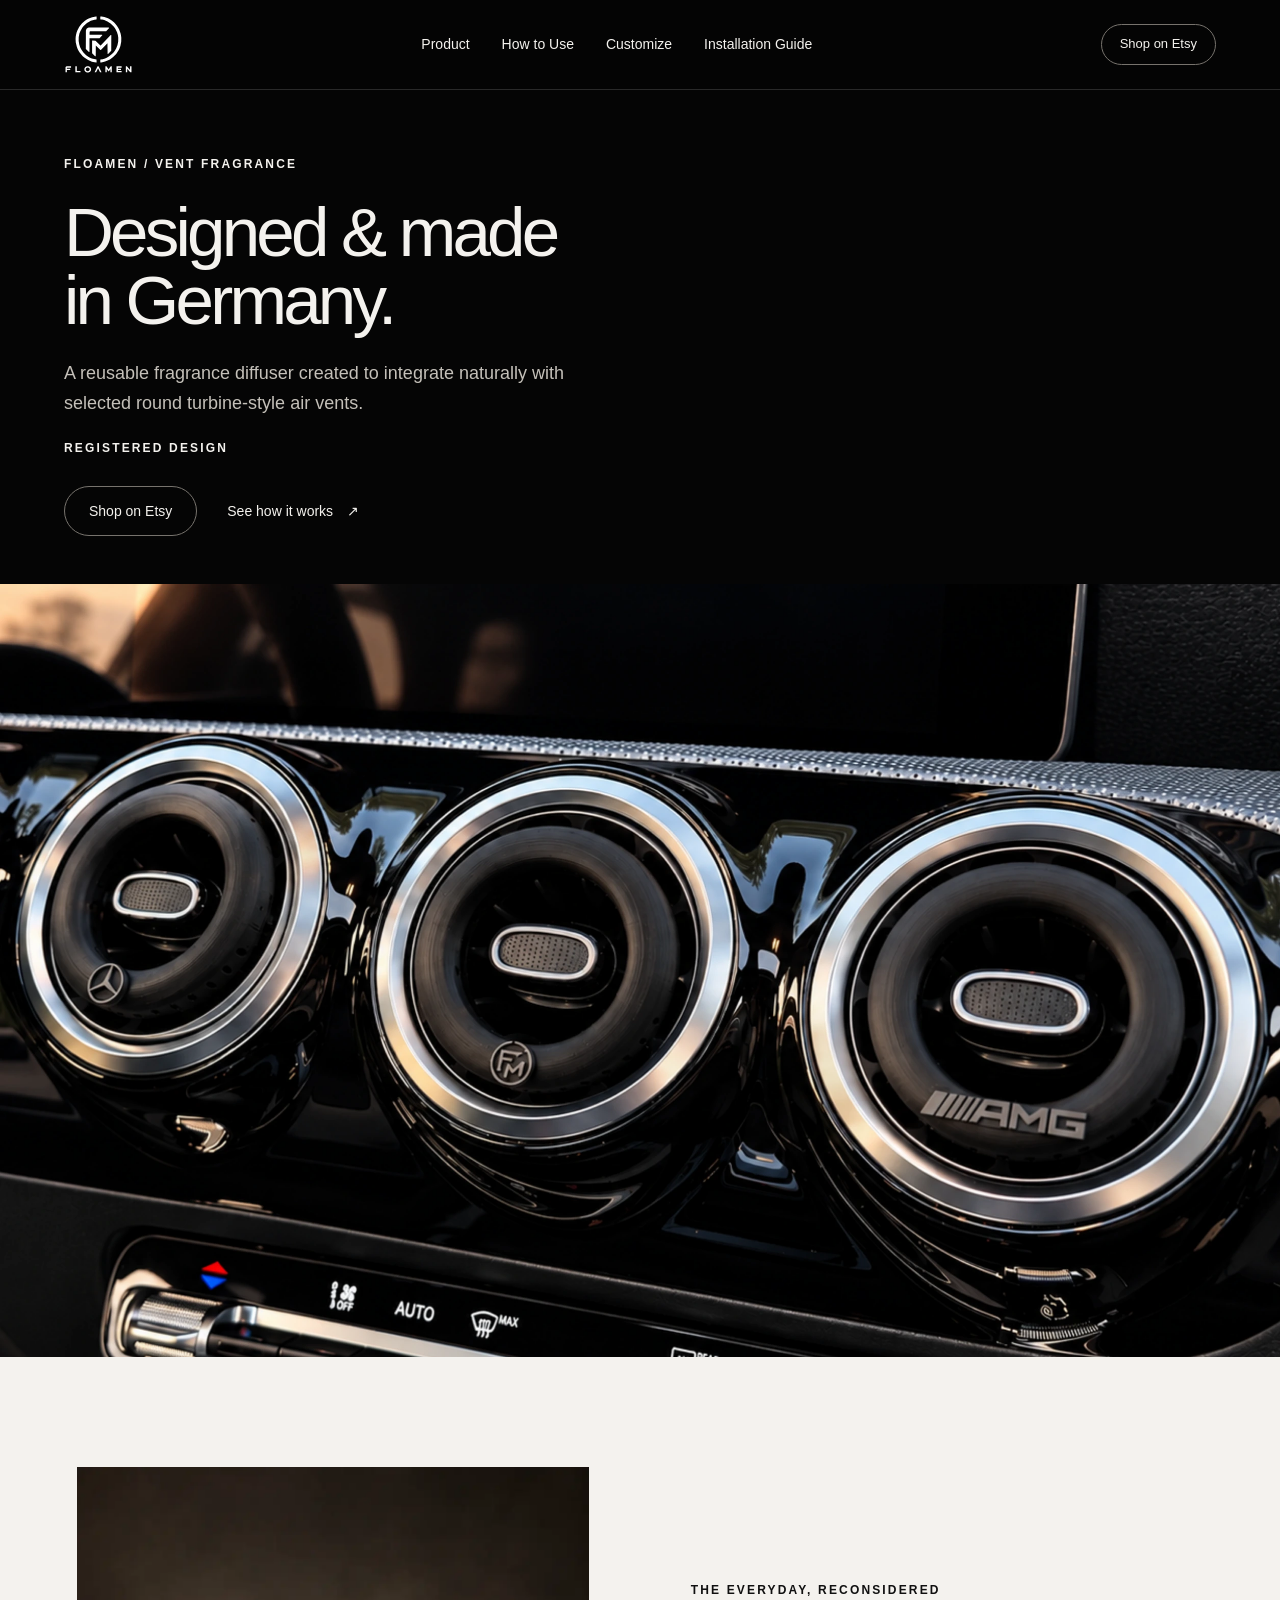
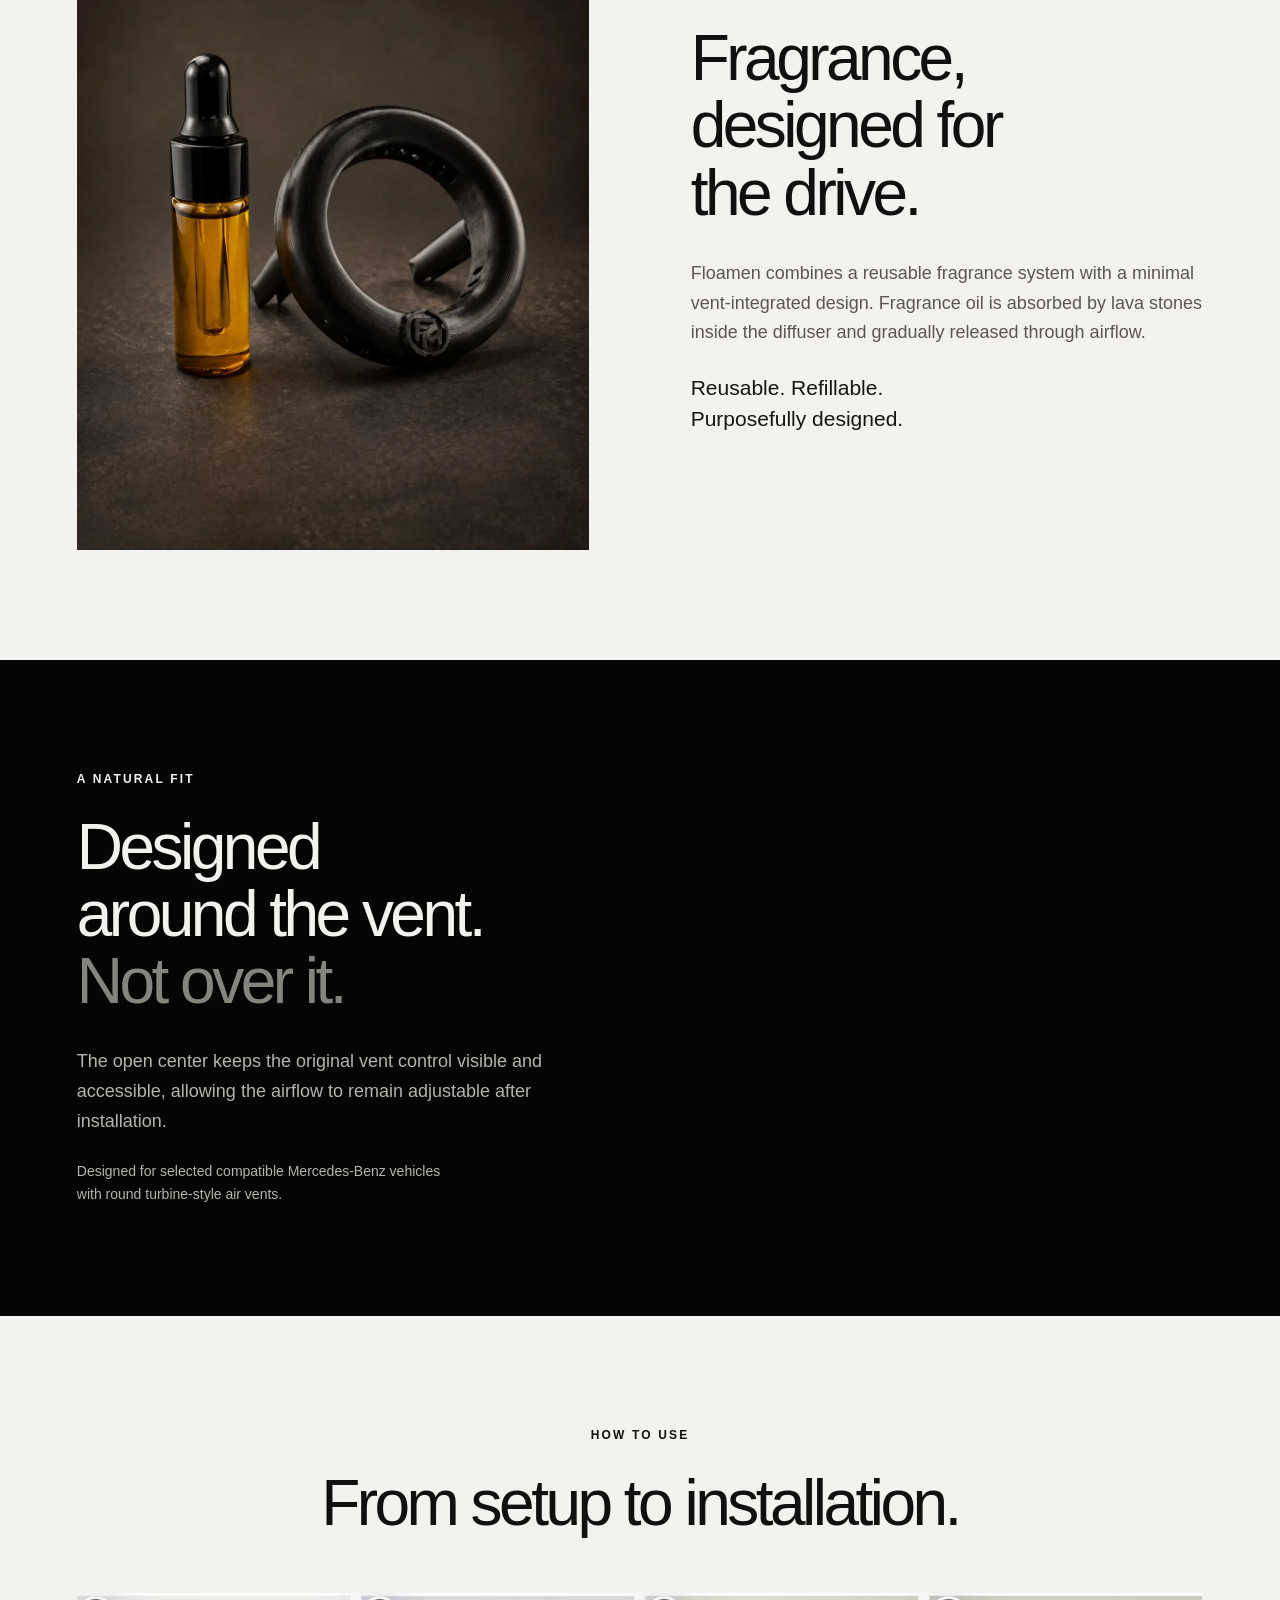
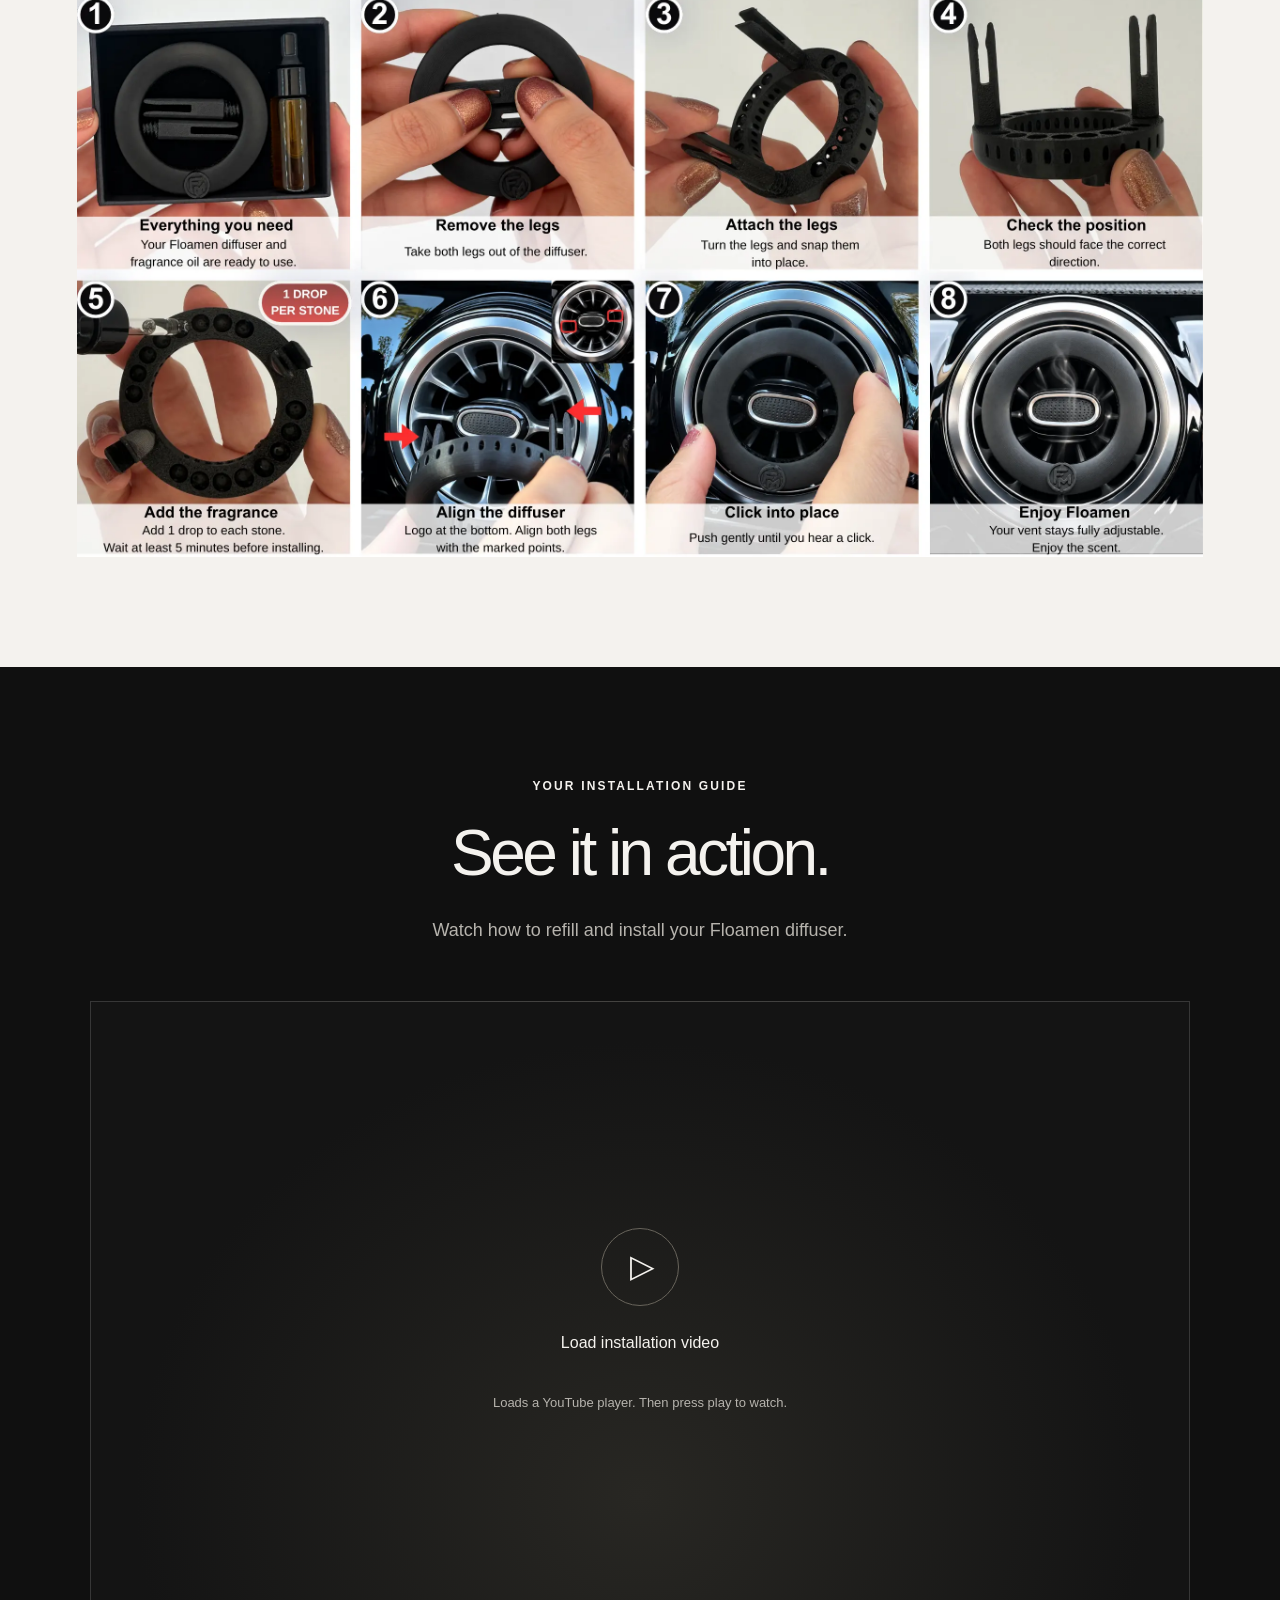
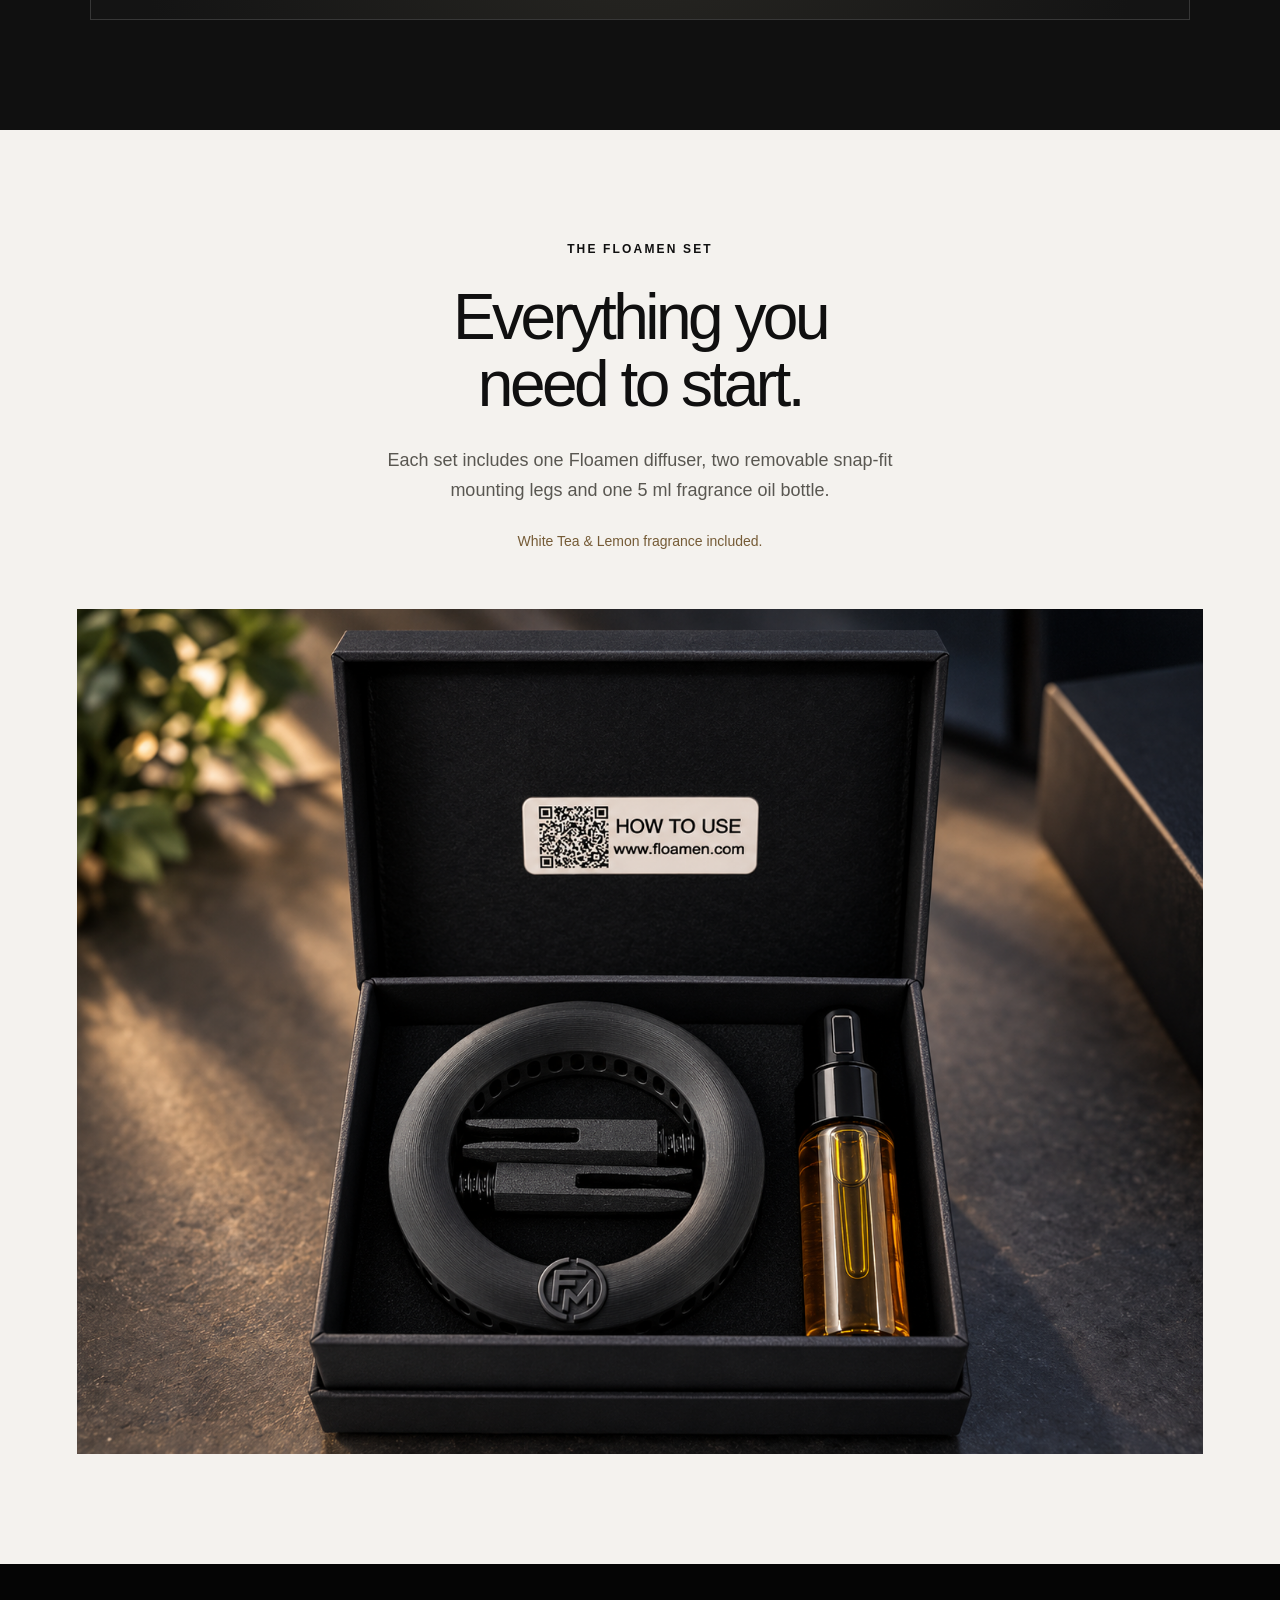
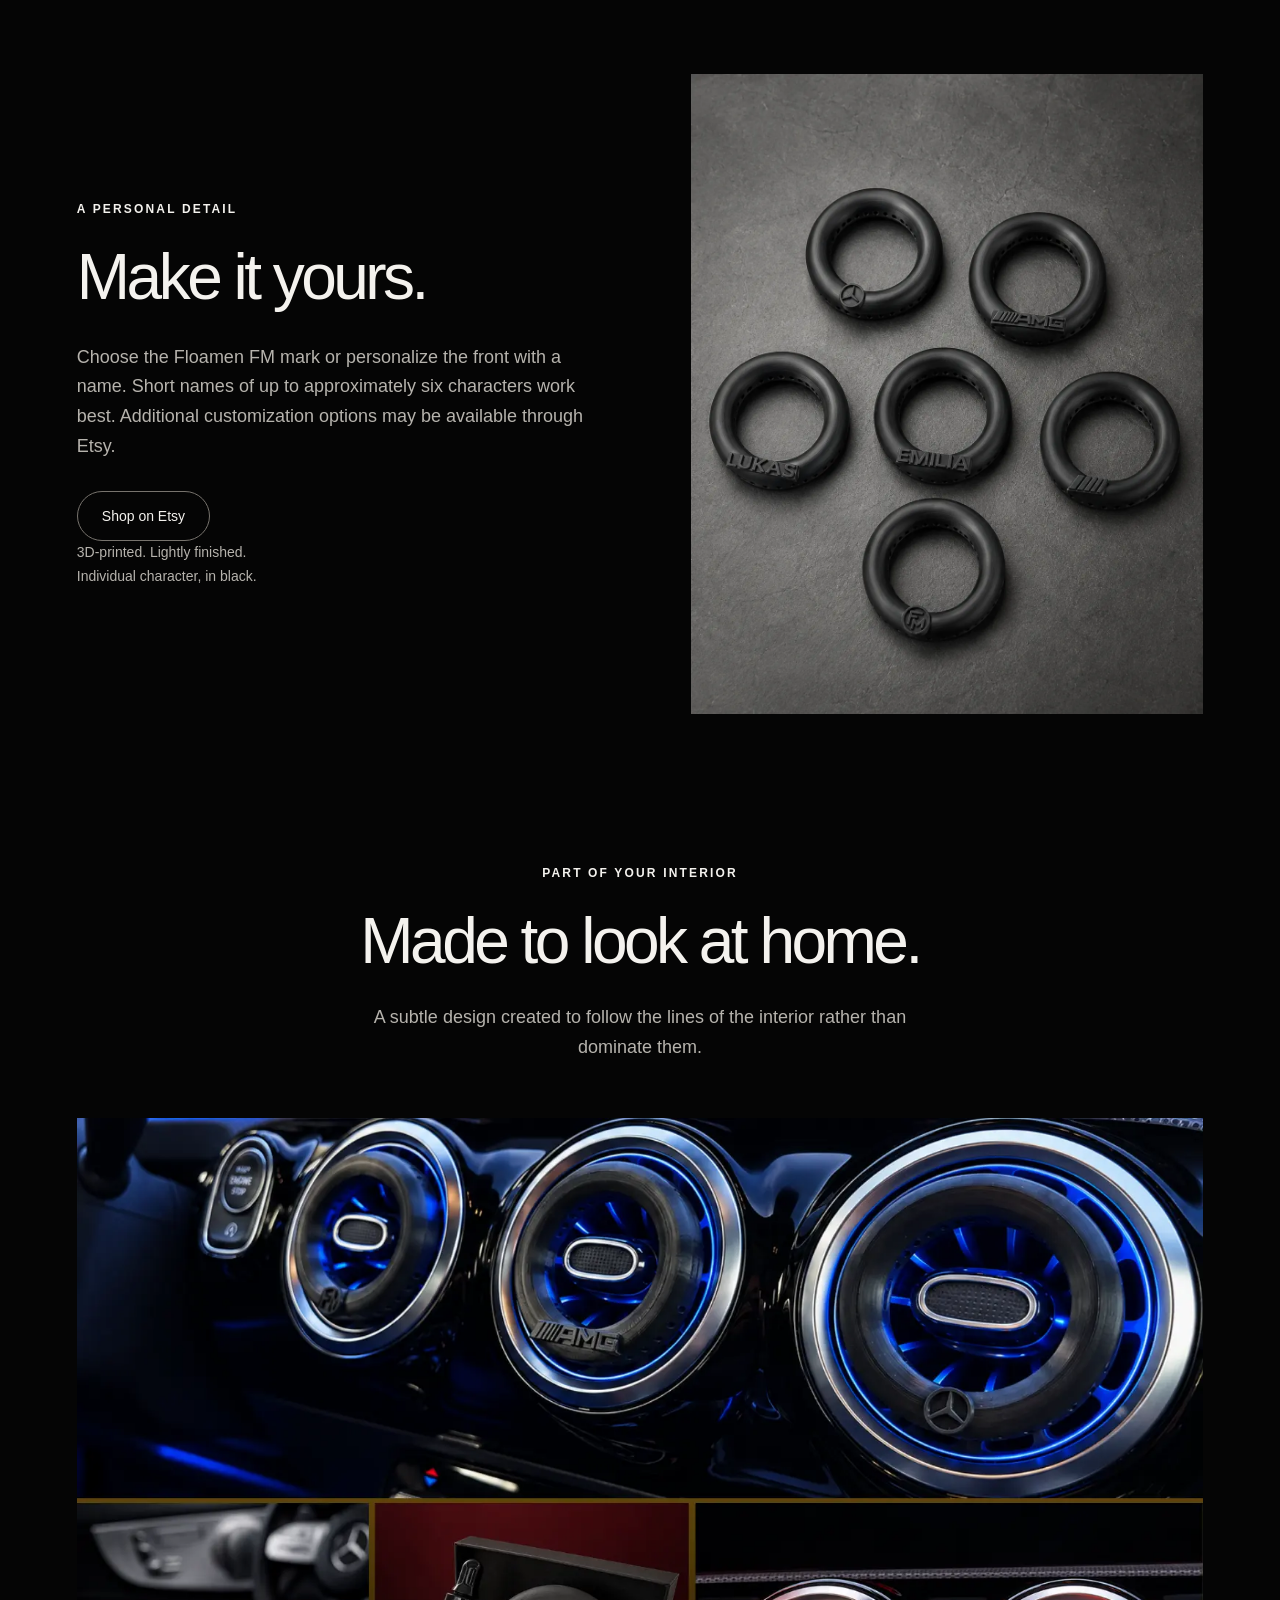
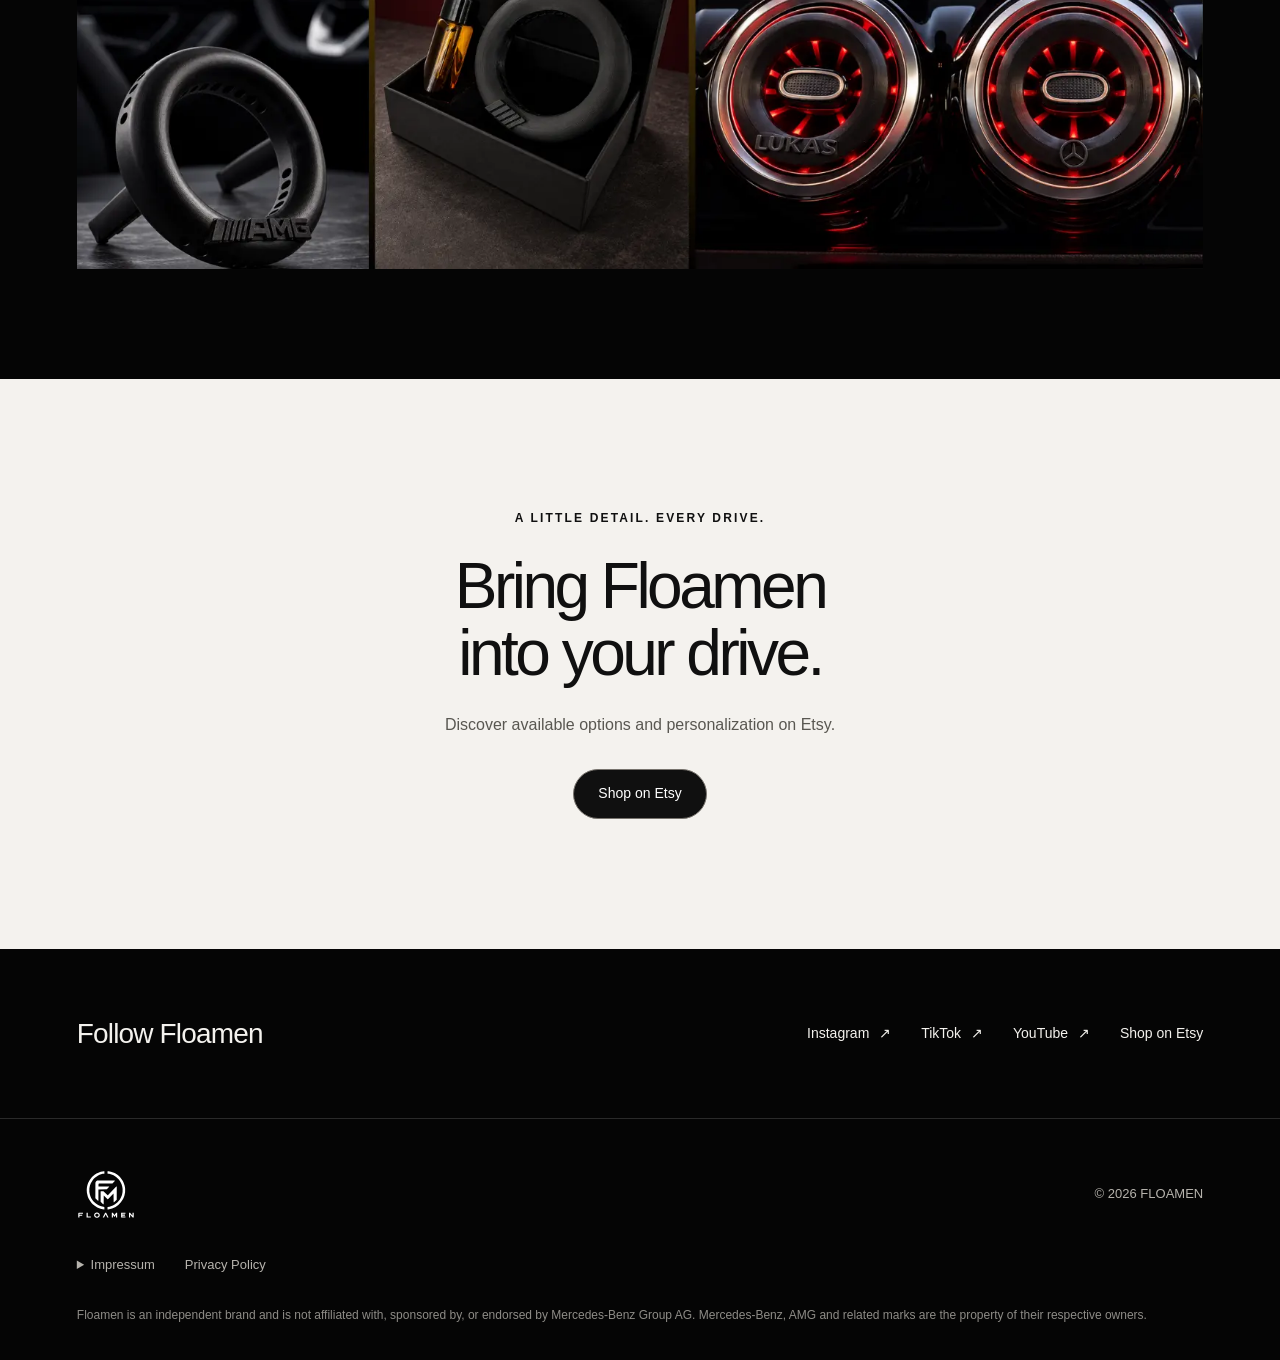
==== index.html @ 2c9ed86f "update-index" ====
<!doctype html>
<html lang="en">

<head>
    <meta charset="utf-8">
    <meta name="viewport" content="width=device-width, initial-scale=1">
    <title>Floamen | Reusable Car Fragrance Diffuser</title>
    <meta name="description"
        content="Discover Floamen, a reusable and customizable car fragrance diffuser designed to integrate with selected round turbine-style air vents.">
    <link rel="canonical" href="https://www.floamen.com/">
    <meta property="og:title" content="Floamen | Reusable Car Fragrance Diffuser">
    <meta property="og:description" content="Designed &amp; made in Germany. A reusable, customizable car fragrance diffuser.">
    <meta property="og:type" content="website">
    <meta property="og:url" content="https://www.floamen.com/">
    <meta property="og:image" content="https://www.floamen.com/assets/images/hero.webp">
    <meta property="og:image:alt" content="Floamen diffuser installed in the center turbine-style vent">
    <meta name="theme-color" content="#050505">
    <link rel="icon" href="assets/logo/favicon.png" type="image/png">
    <link rel="stylesheet" href="assets/css/style.css">
    <script defer src="assets/js/links.js"></script>
    <script defer src="assets/js/main.js"></script>
    <style>
        .legal .privacy-link {
            color: inherit;
            text-decoration: none;
            cursor: pointer;
        }
        .legal .privacy-link:hover,
        .legal .privacy-link:focus-visible {
            text-decoration: underline;
            text-underline-offset: 0.25em;
        }
    </style>
</head>

<body>
    <a class="skip" href="#main">Skip to content</a>
    <header class="header"><a class="brand" href="#" aria-label="Floamen home"><img src="assets/logo/floamen-logo.svg"
                width="1000" height="849" alt="FLOAMEN"></a>
        <nav aria-label="Main navigation"><a href="#product">Product</a><a href="#how-to-use">How to Use</a><a
                href="#customize">Customize</a><a href="#installation-video">Installation Guide</a></nav><a
            class="button small" data-etsy role="link" aria-disabled="true">Shop — Coming Soon</a>
    </header>
    <main id="main">
        <section class="hero" aria-labelledby="hero-title">
            <div class="hero-copy">
                <p class="eyebrow">FLOAMEN / VENT FRAGRANCE</p>
                <h1 id="hero-title" style="font-size:clamp(2.7rem,5.4vw,5.2rem);line-height:.98;">Designed &amp; made<br>in Germany.</h1>
                <p>A reusable fragrance diffuser created to integrate naturally with selected round turbine-style air
                    vents.</p>
                <p class="eyebrow" style="margin-top:1.25rem;margin-bottom:1.25rem;">REGISTERED DESIGN</p>
                <div class="actions"><a class="button" data-etsy role="link" aria-disabled="true">Etsy Store — Coming
                        Soon</a><a class="text-link" href="#how-to-use">See how it works <span
                            aria-hidden="true">↗</span></a></div>
            </div><img class="hero-image" src="assets/images/hero.webp" width="1448" height="1086" loading="eager"
                fetchpriority="high"
                alt="Black FM-branded Floamen diffuser fitted inside the center vent, with all three turbine vents visible">
        </section>
        <section id="product" class="split light section">
            <div class="photo reveal"><img src="assets/images/product-fragrance.webp" width="1086" height="1448"
                    loading="lazy"
                    alt="Black Floamen ring with two rear mounting legs beside a fragrance oil dropper bottle"></div>
            <div class="copy reveal">
                <p class="eyebrow">THE EVERYDAY, RECONSIDERED</p>
                <h2>Fragrance,<br>designed for<br>the drive.</h2>
                <p>Floamen combines a reusable fragrance system with a minimal vent-integrated design. Fragrance oil is
                    absorbed by lava stones inside the diffuser and gradually released through airflow.</p>
                <p class="statement">Reusable. Refillable.<br>Purposefully designed.</p>
            </div>
        </section>
        <section class="split integration section">
            <div class="copy reveal">
                <p class="eyebrow">A NATURAL FIT</p>
                <h2>Designed around the vent.<br><span class="muted">Not over it.</span></h2>
                <p>The open center keeps the original vent control visible and accessible, allowing the airflow to
                    remain adjustable after installation.</p>
                <p class="fine">Designed for selected compatible Mercedes-Benz vehicles with round turbine-style air
                    vents.</p>
            </div>
            <div class="photo reveal"><video autoplay loop muted playsinline preload="metadata" width="1080" height="1440"
                    aria-label="Floamen diffuser and vent control rotating together"
                    style="display: block; width: 100%; max-width: 100%; height: auto; object-fit: contain;">
                    <source src="assets/video/vent-adjustment.mp4" type="video/mp4">
                </video>
            </div>
        </section>
        <section id="how-to-use" class="instructions section light" aria-labelledby="how-to-use-title">
            <div class="section-heading reveal">
                <p class="eyebrow">HOW TO USE</p>
                <h2 id="how-to-use-title">From setup to installation.</h2>
            </div>
            <img class="instruction-image reveal" src="assets/images/how-it-works.webp" width="2400" height="1200"
                loading="lazy" decoding="async"
                style="display:block;width:min(100%,1200px);max-width:100%;height:auto;object-fit:contain;margin:clamp(1.5rem,4vw,3rem) auto 0;"
                alt="Floamen step-by-step instructional collage showing how to prepare, refill, and install the diffuser.">
        </section>
        <section id="installation-video" class="video-section section">
            <div class="section-heading reveal">
                <p class="eyebrow">YOUR INSTALLATION GUIDE</p>
                <h2>See it in action.</h2>
                <p>Watch how to refill and install your Floamen diffuser.</p>
            </div>
            <div id="video-player" class="video-player">
                <div class="video-empty" role="button" tabindex="0" aria-label="Play Floamen installation video"
                    style="position:relative;display:block;overflow:hidden;cursor:pointer;width:100%;aspect-ratio:16/9;background:#111 url('assets/images/hero.webp') center/cover no-repeat;">
                    <img class="video-poster" src="assets/images/hero.webp" alt="Floamen diffuser installed in the car's circular air vent"
                        loading="eager" decoding="async"
                        style="display:block !important;visibility:visible !important;opacity:1 !important;width:100% !important;height:100% !important;position:absolute;inset:0;object-fit:cover;object-position:center;z-index:0;">
                    <span class="play-outline" aria-hidden="true"
                        style="display:flex;align-items:center;justify-content:center;position:absolute;left:50%;top:50%;transform:translate(-50%,-50%);z-index:2;">▷</span>
                </div>
            </div>
        </section>
        <section class="included section light">
            <div class="section-heading reveal">
                <p class="eyebrow">THE FLOAMEN SET</p>
                <h2>Everything you<br>need to start.</h2>
                <p>Each set includes one Floamen diffuser, two removable snap-fit mounting legs and one 5 ml fragrance
                    oil bottle.</p>
                <p class="scent">White Tea &amp; Lemon fragrance included.</p>
            </div><img class="wide-photo reveal" src="assets/images/whats-included.webp" width="1448" height="1086"
                loading="lazy"
                alt="Black presentation box holding the Floamen diffuser, two detached mounting legs inside the ring and a 5 ml fragrance oil bottle">
        </section>
        <section id="customize" class="split section">
            <div class="copy reveal">
                <p class="eyebrow">A PERSONAL DETAIL</p>
                <h2>Make it yours.</h2>
                <p>Choose the Floamen FM mark or personalize the front with a name. Short names of up to approximately
                    six characters work best. Additional customization options may be available through Etsy.</p><a
                    class="button" data-etsy role="link" aria-disabled="true">Etsy Store — Coming Soon</a>
                <p class="fine">3D-printed. Lightly finished.<br>Individual character, in black.</p>
            </div>
            <div class="photo reveal"><img src="assets/images/customization.webp" width="1122" height="1402"
                    loading="lazy"
                    alt="Six black diffuser customization examples, including the Floamen FM mark and raised names LUKAS and EMILIA">
            </div>
        </section>
        <section class="lifestyle section">
            <div class="section-heading reveal">
                <p class="eyebrow">PART OF YOUR INTERIOR</p>
                <h2>Made to look at home.</h2>
                <p>A subtle design created to follow the lines of the interior rather than dominate them.</p>
            </div><img class="wide-photo reveal" src="assets/images/lifestyle.webp" width="1448" height="1086"
                loading="lazy"
                alt="Collage of Floamen integrated into turbine-style vents and displayed beside its fragrance bottle">
        </section>
        <section class="final-cta section light">
            <p class="eyebrow">A LITTLE DETAIL. EVERY DRIVE.</p>
            <h2>Bring Floamen<br>into your drive.</h2>
            <p>Discover available options and personalization on Etsy.</p><a class="button dark" data-etsy role="link"
                aria-disabled="true">Etsy Store — Coming Soon</a>
        </section>
        <section class="social section">
            <h2>Follow Floamen</h2>
            <div class="social-links"><a data-link="instagram">Instagram <span aria-hidden="true">↗</span></a><a
                    data-link="tiktok">TikTok <span aria-hidden="true">↗</span></a><a data-link="youtube">YouTube <span
                        aria-hidden="true">↗</span></a><a data-etsy role="link" aria-disabled="true">Etsy Store — Coming
                    Soon</a></div>
        </section>
    </main>
    <footer>
        <div class="footer-top"><a class="brand footer-brand" href="#" aria-label="Floamen home"><img
                    src="assets/logo/floamen-logo.svg" width="1000" height="849" loading="lazy" alt="FLOAMEN"></a>
            <p>© <span id="year"></span> FLOAMEN</p>
        </div>
        <div class="legal">
            <details id="impressum">
                <summary>Impressum</summary>
                <div>
                    <p>Information pending completion.</p>
                    <p>Floamen<br>Biedenkopfer Strasse 6, Siegen, Germany<br>floamen.design@gmail.com</p>
                </div>
            </details>
            <a class="privacy-link" href="privacy-policy.html">Privacy Policy</a>
        </div>
        <p class="disclaimer">Floamen is an independent brand and is not affiliated with, sponsored by, or endorsed by
            Mercedes-Benz Group AG. Mercedes-Benz, AMG and related marks are the property of their respective owners.
        </p>
    </footer>
</body>

</html>
---- assets/css/style.css ----
:root{color-scheme:dark;--ink:#050505;--paper:#f4f2ee;--muted:#aaa8a3;--line:#ffffff26}*{box-sizing:border-box}html{scroll-behavior:smooth;scroll-padding-top:112px}body{margin:0;background:var(--ink);color:var(--paper);font:16px/1.65 -apple-system,BlinkMacSystemFont,"SF Pro Display","Helvetica Neue",Arial,sans-serif}a{color:inherit;text-decoration:none}a[href],button,summary{cursor:pointer}a:focus-visible,button:focus-visible,summary:focus-visible{outline:2px solid #bf9459;outline-offset:6px}img{display:block;max-width:100%;height:auto}h1,h2,p{margin:0}h1,h2{font-weight:500;letter-spacing:-.055em;line-height:1.05;text-wrap:balance}h1{font-size:clamp(3.3rem,7.3vw,7.6rem)}h2{font-size:clamp(2.6rem,5vw,5.2rem)}p{max-width:540px}p+p{margin-top:24px}.header{position:sticky;z-index:20;top:0;min-height:90px;padding:12px 5%;display:flex;align-items:center;justify-content:space-between;gap:24px;background:#050505ed;border-bottom:1px solid var(--line);backdrop-filter:blur(18px)}.brand img{width:69px;height:59px;object-fit:contain;filter:invert(1)}nav{display:flex;gap:32px;font-size:14px}nav a[href]:hover,.text-link:hover,.social-links a[href]:hover{color:#c6a171}.button{display:inline-flex;justify-content:center;align-items:center;min-height:50px;padding:12px 24px;border:1px solid #77736d;border-radius:40px;font-size:14px;line-height:1.4;transition:background .2s,color .2s}.button[href]:hover{background:var(--paper);color:var(--ink)}.button[aria-disabled=true]{color:#b9b5ae;border-color:#55534e;cursor:default}.small{min-height:40px;padding:10px 18px;font-size:13px}.hero-copy{max-width:1300px;margin:auto;padding:65px 5% 48px}.eyebrow{font-size:12px;font-weight:600;letter-spacing:.18em;margin-bottom:24px}.hero-copy>p:not(.eyebrow){margin-top:25px;color:#c4c0b9;max-width:570px;font-size:18px}.actions{display:flex;align-items:center;gap:30px;margin-top:28px}.text-link{font-size:14px}.text-link span{padding-left:10px}.hero-image{width:100%;max-height:800px;object-fit:cover;object-position:center 65%}.section{padding:110px max(6%,calc((100vw - 1320px)/2))}.light{background:var(--paper);color:#101010;color-scheme:light}.split{display:grid;grid-template-columns:1fr 1fr;gap:9%;align-items:center}.photo{overflow:hidden}.photo img{width:100%;object-fit:contain}.copy h2{margin-bottom:32px}.copy>p:not(.eyebrow){color:#b6b3ad;font-size:18px}.light .copy>p:not(.eyebrow){color:#595751}.copy .statement{color:#151515!important;font-weight:500;font-size:21px!important;line-height:1.5}.copy .fine{font-size:14px!important;max-width:390px}.copy .button{margin-top:30px}.muted{color:#85847f}.section-heading{max-width:870px;margin:0 auto 56px;text-align:center}.section-heading p{margin-left:auto;margin-right:auto}.section-heading h2+p{margin-top:28px;color:#b6b3ad;font-size:18px}.light .section-heading h2+p{color:#595751}.instruction-image{width:100%;max-width:960px;margin:auto}.video-section{background:#101010;scroll-margin-top:20px}.video-player{aspect-ratio:16/9;max-width:1100px;margin:auto;background:radial-gradient(ellipse at 50% 80%,#282723,#141414 65%);border:1px solid var(--line);display:grid;place-items:center;overflow:hidden}.video-empty{text-align:center;padding:20px}.video-empty p{font-size:17px;color:#b6b3ad}.play-outline{display:grid;place-items:center;width:78px;height:78px;border:1px solid #68645b;border-radius:50%;font-size:32px;margin:0 auto 24px;padding-left:4px}.video-play{border:0;color:var(--paper);background:transparent;font:inherit;padding:20px}.video-play:hover .play-outline{border-color:var(--paper)}.video-note{font-size:13px!important;max-width:400px;margin:16px auto 0!important}.video-player iframe{width:100%;height:100%;border:0}.wide-photo{width:100%;max-width:1200px;margin:auto}.scent{font-size:14px;color:#755b36}.lifestyle{padding-top:40px}.final-cta{text-align:center;padding-top:130px;padding-bottom:130px}.final-cta p{margin-left:auto;margin-right:auto}.final-cta h2+p{margin-top:25px;color:#595751}.final-cta .button{margin-top:30px}.dark[aria-disabled=true]{color:#65615a;border-color:#a6a19a}.dark[href]{background:#101010;color:white}.dark[href]:hover{background:#393731;color:white}.social{padding-top:70px;padding-bottom:70px;display:flex;align-items:center;justify-content:space-between;gap:30px;border-bottom:1px solid var(--line)}.social h2{font-size:28px;letter-spacing:-.03em}.social-links{display:flex;gap:30px;flex-wrap:wrap;font-size:14px}.social-links span{padding-left:6px}[aria-disabled=true]:not(.button){color:#aaa8a3}footer{padding:50px 6% 35px;color:#b6b3ad;font-size:13px}.footer-top{display:flex;align-items:center;gap:35px;justify-content:space-between}.footer-top nav{gap:20px;flex-wrap:wrap;font-size:13px}.footer-brand img{width:58px;height:50px}.legal{display:flex;gap:30px;margin-top:35px;align-items:flex-start}.legal details{max-width:530px}.legal details[open]{flex:1}.legal details>div{padding-top:15px}.disclaimer{max-width:100%;margin-top:30px;font-size:12px;color:#8e8c87}.skip{position:fixed;left:16px;top:-100px;background:var(--paper);color:var(--ink);padding:12px;z-index:50}.skip:focus{top:12px}.reveal.is-pending{opacity:0;transform:translateY(18px)}.reveal{transition:opacity .65s ease,transform .65s ease}@media(min-width:1700px){.hero-copy{padding-left:0}}@media(max-width:800px){.header{padding:10px 5%;gap:14px;flex-wrap:wrap}.header .brand{margin-right:auto}.header nav{order:3;flex-basis:100%;justify-content:center;gap:28px;padding:5px 0}.brand img{width:52px;height:44px}.small{font-size:12px}.hero-copy{padding-top:48px}.hero-copy>p:not(.eyebrow){font-size:16px}.hero-image{max-height:none;object-fit:contain}.section{padding:65px 6%}.split{grid-template-columns:1fr;gap:40px}.split .copy{order:0}.split .photo{order:1}.copy>p:not(.eyebrow){font-size:16px}.copy h2{margin-bottom:24px}.photo{max-width:570px;width:100%;margin:auto}.section-heading{margin-bottom:35px}.section-heading h2+p{font-size:16px}.eyebrow{margin-bottom:20px;font-size:12px}.actions{gap:20px;flex-wrap:wrap}.final-cta{padding:85px 6%}.social{align-items:flex-start;flex-direction:column}.social-links{gap:18px 25px}.footer-top{flex-wrap:wrap;justify-content:flex-start}.footer-top nav{width:100%;gap:18px}.legal{flex-direction:column;gap:18px}.video-player{aspect-ratio:4/3}.play-outline{width:60px;height:60px;font-size:27px}.video-empty p{font-size:15px}.lifestyle{padding-top:20px}}@media(prefers-reduced-motion:reduce){html{scroll-behavior:auto}.reveal{transition:none}.reveal.is-pending{opacity:1;transform:none}*{transition:none!important}}
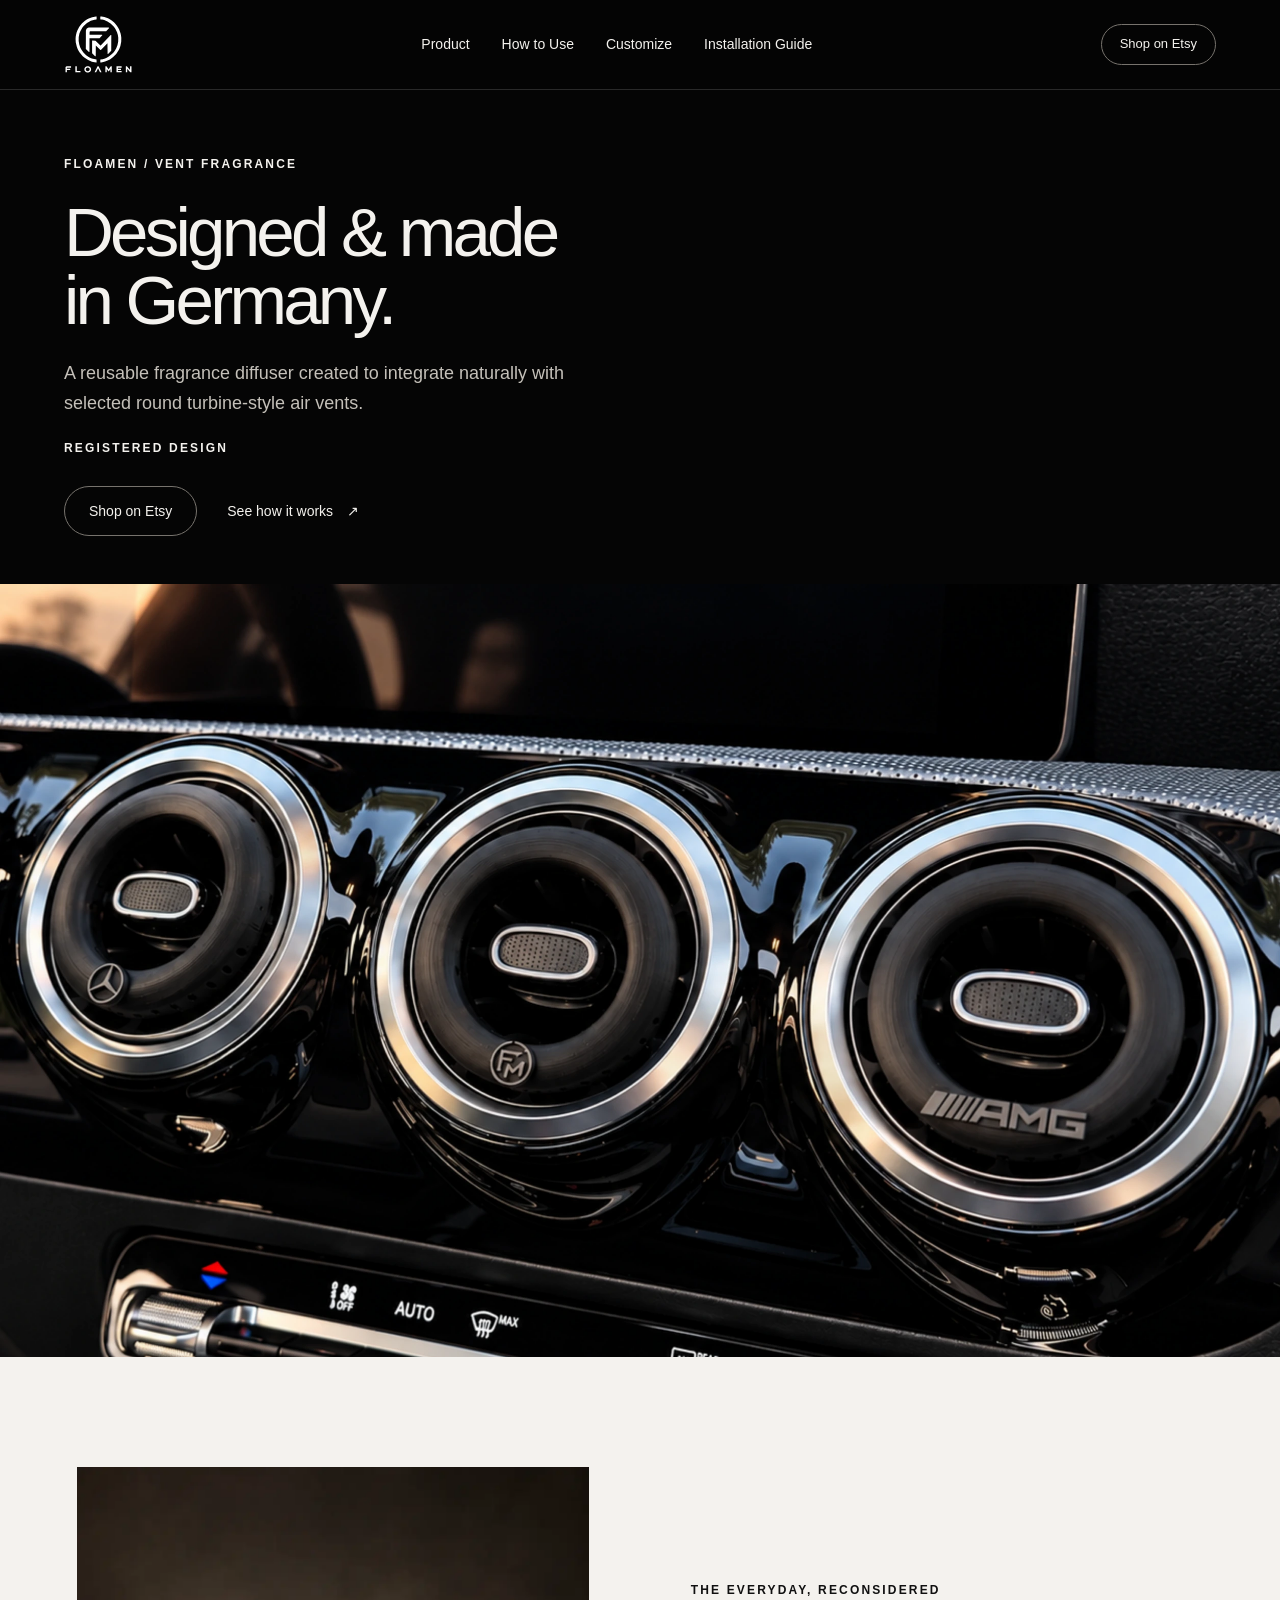
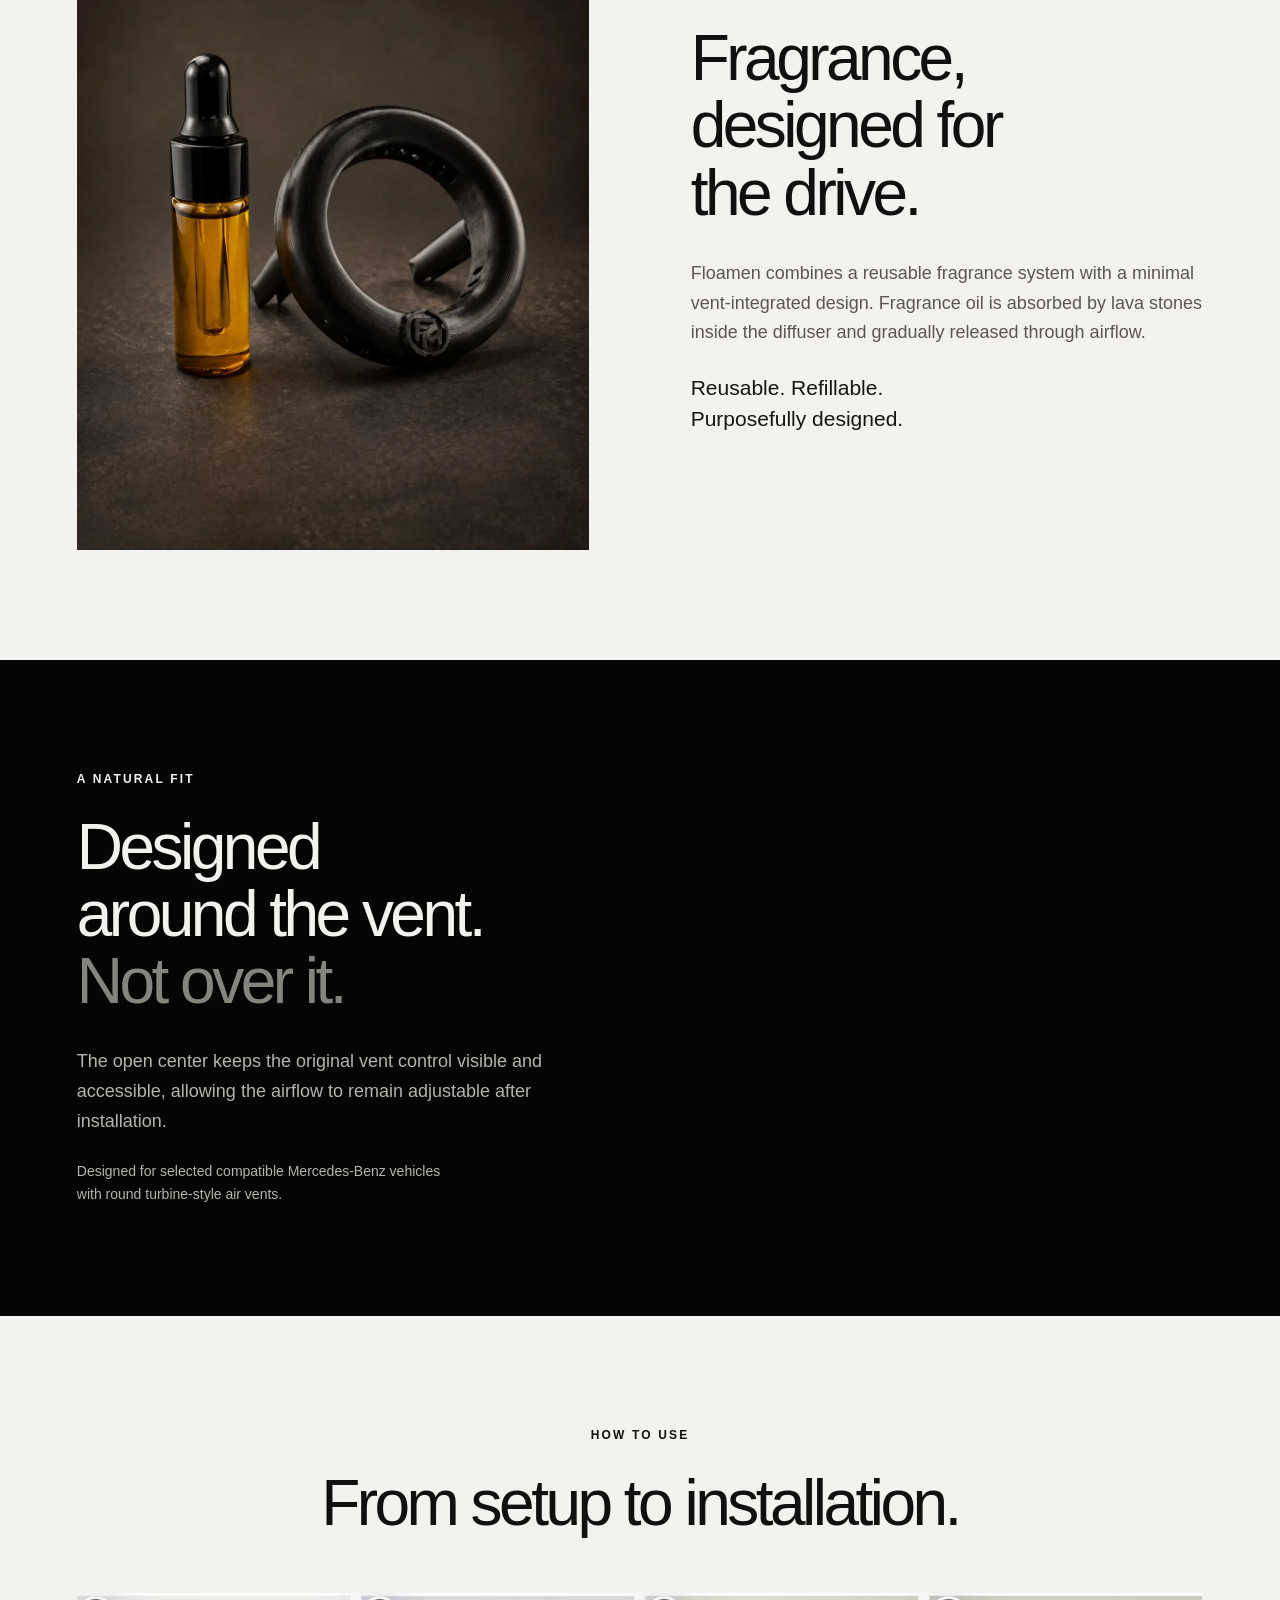
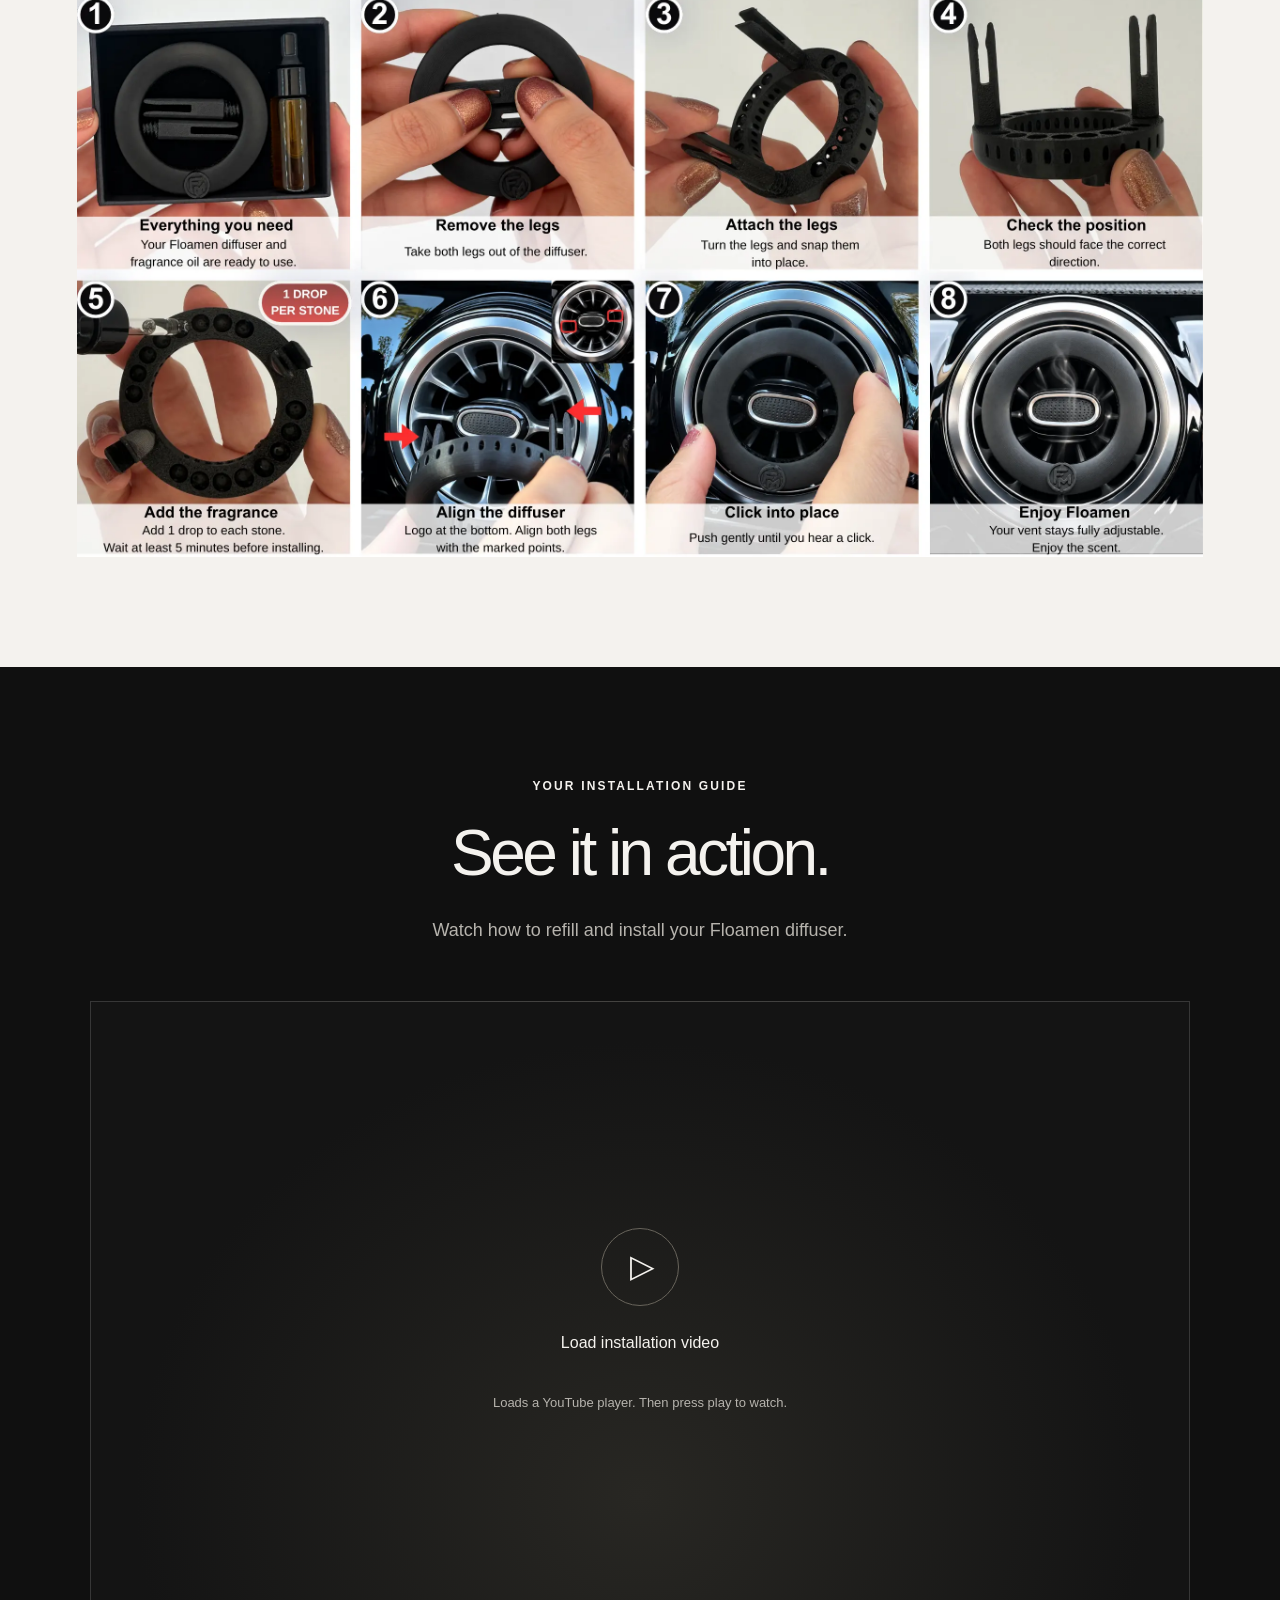
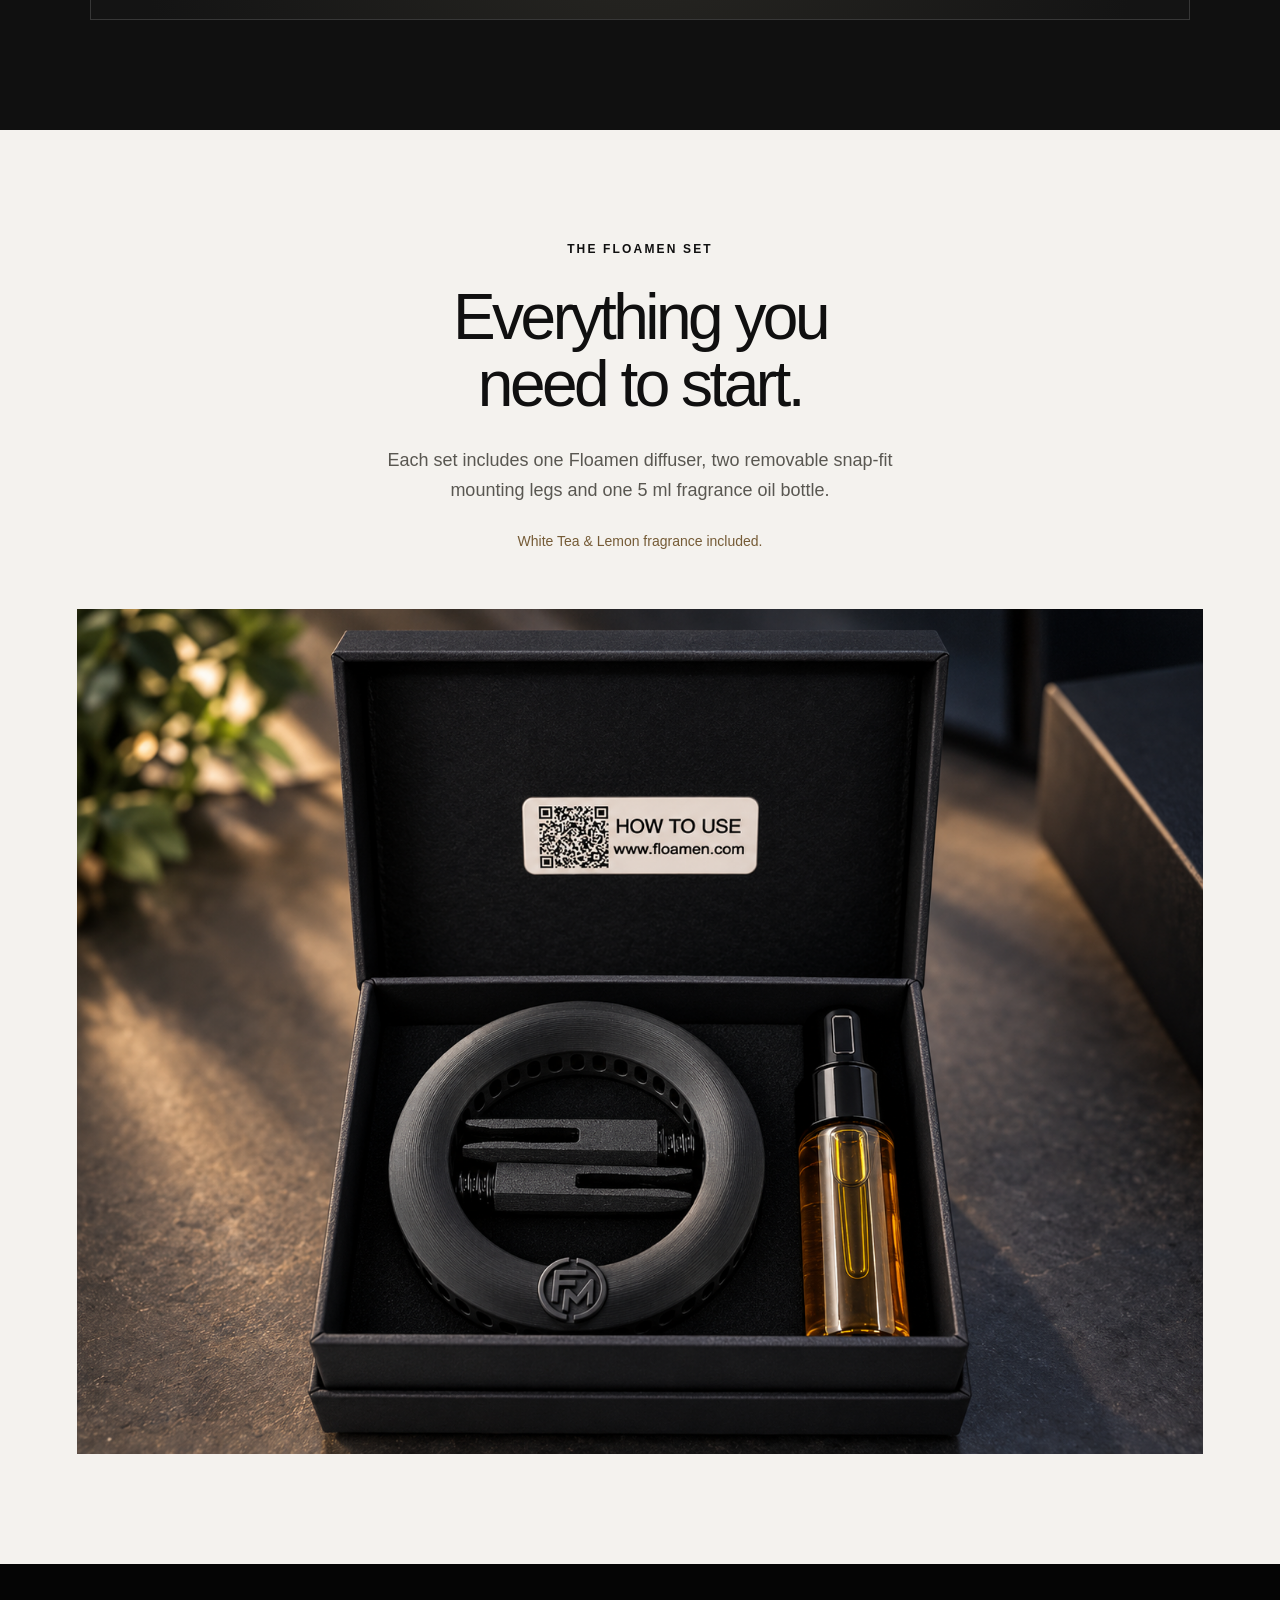
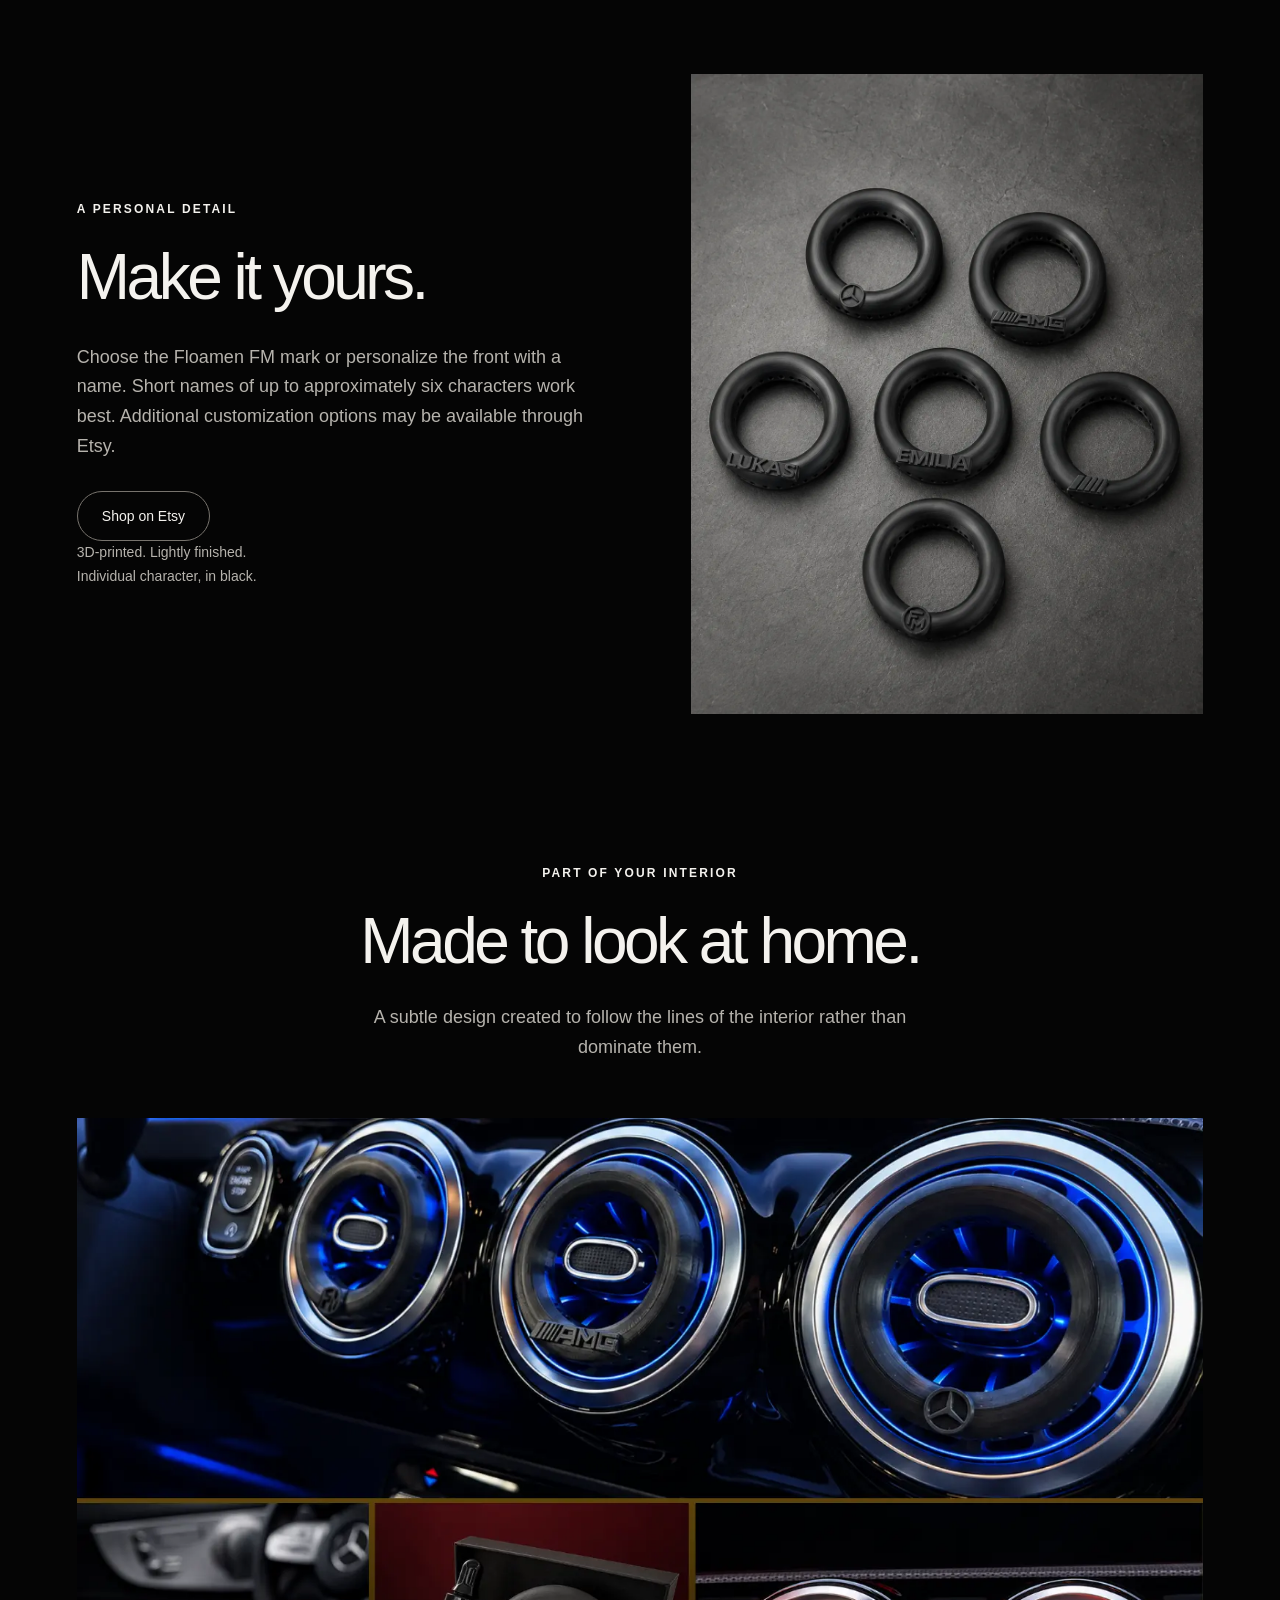
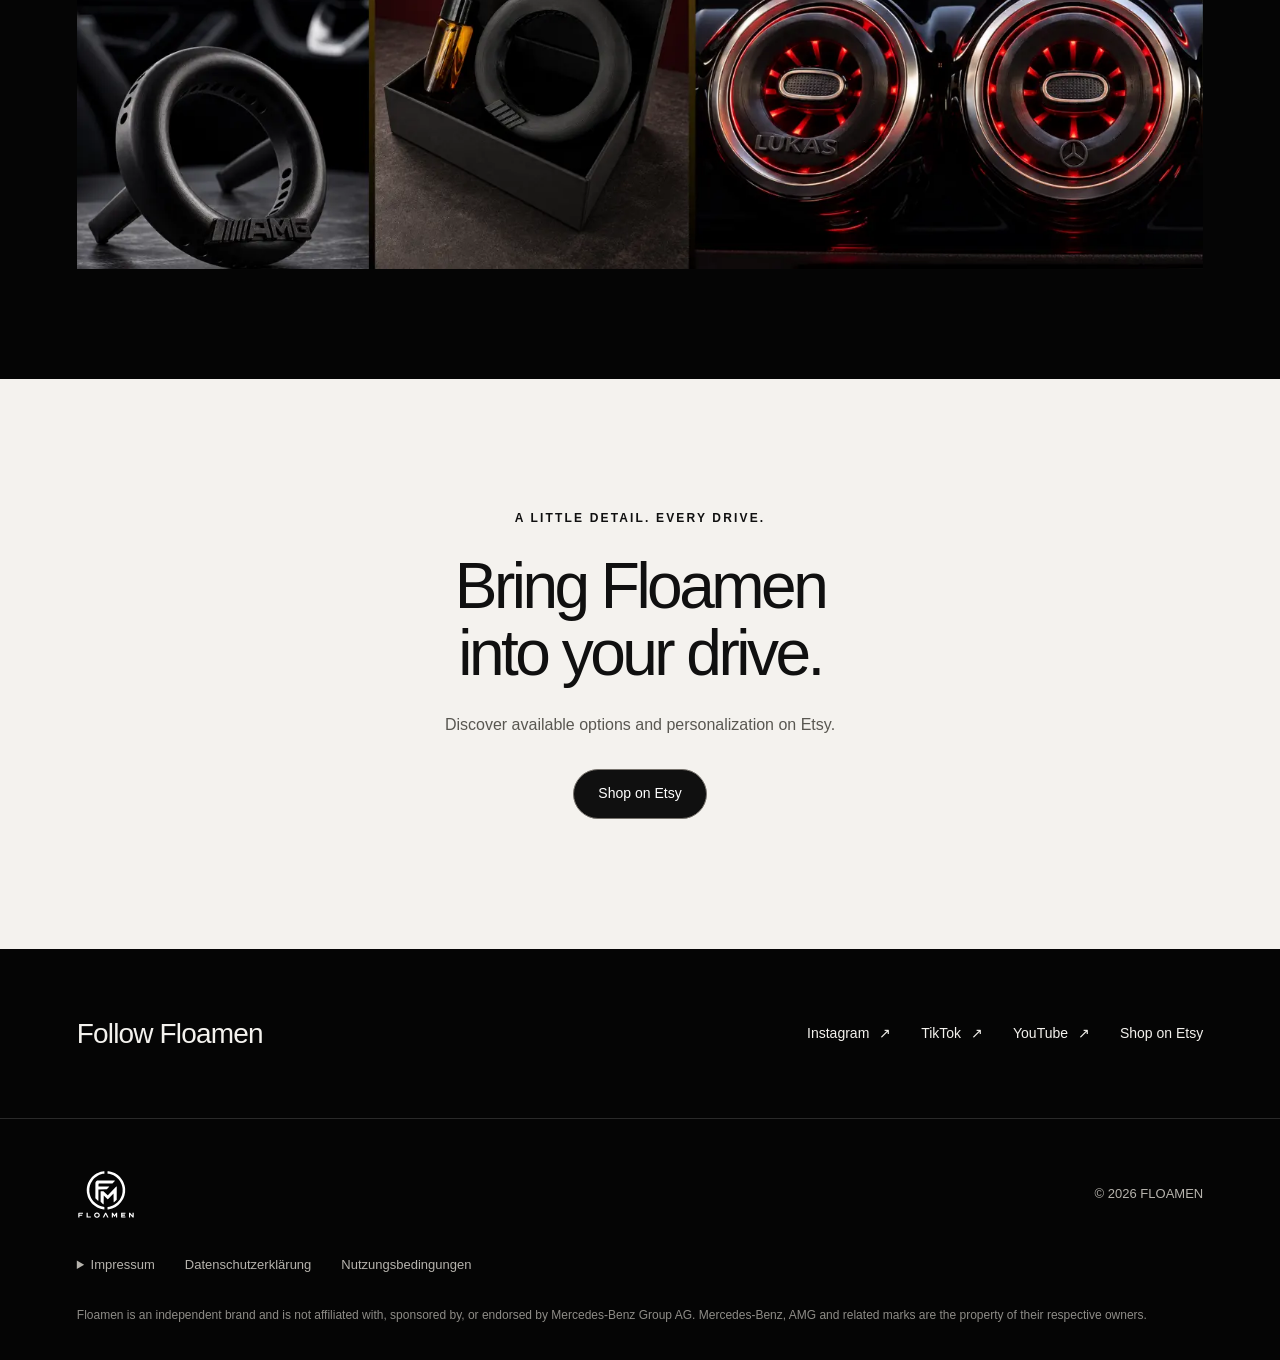
==== commit 4e277b8b: "change-files" ====
--- a/index.html
+++ b/index.html
@@ -4,13 +4,18 @@
 <head>
     <meta charset="utf-8">
     <meta name="viewport" content="width=device-width, initial-scale=1">
-    <title>Floamen | Reusable Car Fragrance Diffuser</title>
-    <meta name="description"
-        content="Discover Floamen, a reusable and customizable car fragrance diffuser designed to integrate with selected round turbine-style air vents.">
+    <title>FLOAMEN | Reusable Car Fragrance Diffuser for Selected Mercedes Vents</title>
+    <meta name="description" content="Discover FLOAMEN, a reusable and customizable car fragrance diffuser designed for selected Mercedes-Benz vehicles with round turbine-style air vents. Designed and made in Germany.">
     <link rel="canonical" href="https://www.floamen.com/">
-    <meta property="og:title" content="Floamen | Reusable Car Fragrance Diffuser">
-    <meta property="og:description" content="Designed &amp; made in Germany. A reusable, customizable car fragrance diffuser.">
+    <meta name="robots" content="index, follow">
+    <meta property="og:title" content="FLOAMEN | Reusable Car Fragrance Diffuser">
+    <meta property="og:description" content="A reusable, customizable car fragrance diffuser for selected Mercedes-Benz vehicles. Designed and made in Germany.">
     <meta property="og:type" content="website">
+    <meta property="og:site_name" content="FLOAMEN">
+    <meta name="twitter:card" content="summary_large_image">
+    <meta name="twitter:title" content="FLOAMEN | Reusable Car Fragrance Diffuser">
+    <meta name="twitter:description" content="A reusable, customizable car fragrance diffuser for selected Mercedes-Benz vehicles. Designed and made in Germany.">
+    <meta name="twitter:image" content="https://www.floamen.com/assets/images/hero.webp">
     <meta property="og:url" content="https://www.floamen.com/">
     <meta property="og:image" content="https://www.floamen.com/assets/images/hero.webp">
     <meta property="og:image:alt" content="Floamen diffuser installed in the center turbine-style vent">
@@ -19,6 +24,14 @@
     <link rel="stylesheet" href="assets/css/style.css">
     <script defer src="assets/js/links.js"></script>
     <script defer src="assets/js/main.js"></script>
+    <script type="application/ld+json">
+    {
+      "@context": "https://schema.org",
+      "@type": "WebSite",
+      "name": "FLOAMEN",
+      "url": "https://www.floamen.com/"
+    }
+    </script>
     <style>
         .legal .privacy-link {
             color: inherit;
@@ -39,7 +52,7 @@
                 width="1000" height="849" alt="FLOAMEN"></a>
         <nav aria-label="Main navigation"><a href="#product">Product</a><a href="#how-to-use">How to Use</a><a
                 href="#customize">Customize</a><a href="#installation-video">Installation Guide</a></nav><a
-            class="button small" data-etsy role="link" aria-disabled="true">Shop — Coming Soon</a>
+            class="button small" data-etsy role="link" href="https://floamen.etsy.com">Shop on Etsy</a>
     </header>
     <main id="main">
         <section class="hero" aria-labelledby="hero-title">
@@ -49,8 +62,7 @@
                 <p>A reusable fragrance diffuser created to integrate naturally with selected round turbine-style air
                     vents.</p>
                 <p class="eyebrow" style="margin-top:1.25rem;margin-bottom:1.25rem;">REGISTERED DESIGN</p>
-                <div class="actions"><a class="button" data-etsy role="link" aria-disabled="true">Etsy Store — Coming
-                        Soon</a><a class="text-link" href="#how-to-use">See how it works <span
+                <div class="actions"><a class="button" data-etsy role="link" href="https://floamen.etsy.com">Shop on Etsy</a><a class="text-link" href="#how-to-use">See how it works <span
                             aria-hidden="true">↗</span></a></div>
             </div><img class="hero-image" src="assets/images/hero.webp" width="1448" height="1086" loading="eager"
                 fetchpriority="high"
@@ -128,7 +140,7 @@
                 <h2>Make it yours.</h2>
                 <p>Choose the Floamen FM mark or personalize the front with a name. Short names of up to approximately
                     six characters work best. Additional customization options may be available through Etsy.</p><a
-                    class="button" data-etsy role="link" aria-disabled="true">Etsy Store — Coming Soon</a>
+                    class="button" data-etsy role="link" href="https://floamen.etsy.com">Shop on Etsy</a>
                 <p class="fine">3D-printed. Lightly finished.<br>Individual character, in black.</p>
             </div>
             <div class="photo reveal"><img src="assets/images/customization.webp" width="1122" height="1402"
@@ -148,15 +160,13 @@
         <section class="final-cta section light">
             <p class="eyebrow">A LITTLE DETAIL. EVERY DRIVE.</p>
             <h2>Bring Floamen<br>into your drive.</h2>
-            <p>Discover available options and personalization on Etsy.</p><a class="button dark" data-etsy role="link"
-                aria-disabled="true">Etsy Store — Coming Soon</a>
+            <p>Discover available options and personalization on Etsy.</p><a class="button dark" data-etsy role="link" href="https://floamen.etsy.com">Shop on Etsy</a>
         </section>
         <section class="social section">
             <h2>Follow Floamen</h2>
             <div class="social-links"><a data-link="instagram">Instagram <span aria-hidden="true">↗</span></a><a
                     data-link="tiktok">TikTok <span aria-hidden="true">↗</span></a><a data-link="youtube">YouTube <span
-                        aria-hidden="true">↗</span></a><a data-etsy role="link" aria-disabled="true">Etsy Store — Coming
-                    Soon</a></div>
+                        aria-hidden="true">↗</span></a><a data-etsy role="link" href="https://floamen.etsy.com">Shop on Etsy</a></div>
         </section>
     </main>
     <footer>
@@ -168,11 +178,17 @@
             <details id="impressum">
                 <summary>Impressum</summary>
                 <div>
-                    <p>Information pending completion.</p>
-                    <p>Floamen<br>Biedenkopfer Strasse 6, Siegen, Germany<br>floamen.design@gmail.com</p>
+                    <p><strong>Angaben gemäß § 5 DDG</strong></p>
+                    <p><strong>Ümran Negiz</strong><br>
+                    Einzelunternehmen – FLOAMEN<br>
+                    Biedenkopfer Straße 6<br>
+                    Siegen, Deutschland</p>
+                    <p><strong>Kontakt:</strong><br>
+                    E-Mail: <a href="mailto:floamen.design@gmail.com">floamen.design@gmail.com</a></p>
                 </div>
             </details>
-            <a class="privacy-link" href="privacy-policy.html">Privacy Policy</a>
+            <a class="privacy-link" href="privacy-policy.html">Datenschutzerklärung</a>
+            <a class="privacy-link" href="terms.html">Nutzungsbedingungen</a>
         </div>
         <p class="disclaimer">Floamen is an independent brand and is not affiliated with, sponsored by, or endorsed by
             Mercedes-Benz Group AG. Mercedes-Benz, AMG and related marks are the property of their respective owners.
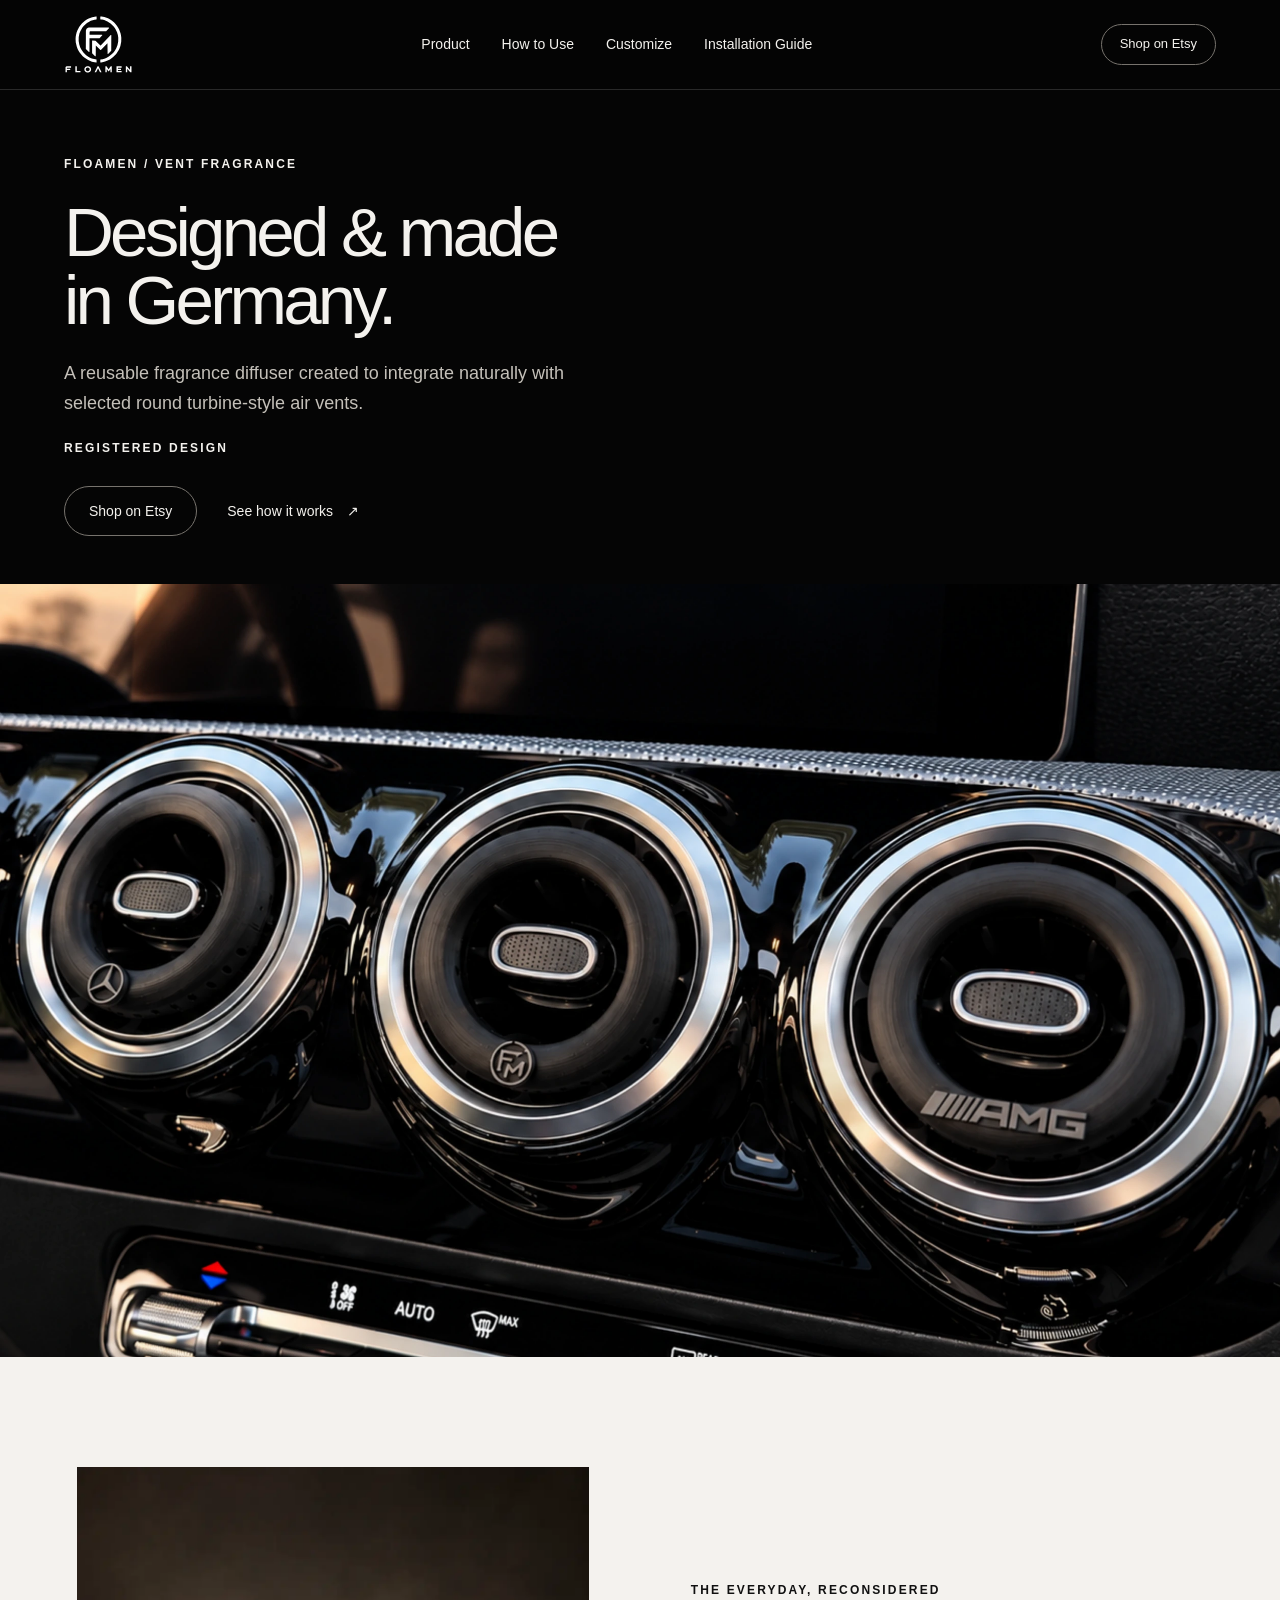
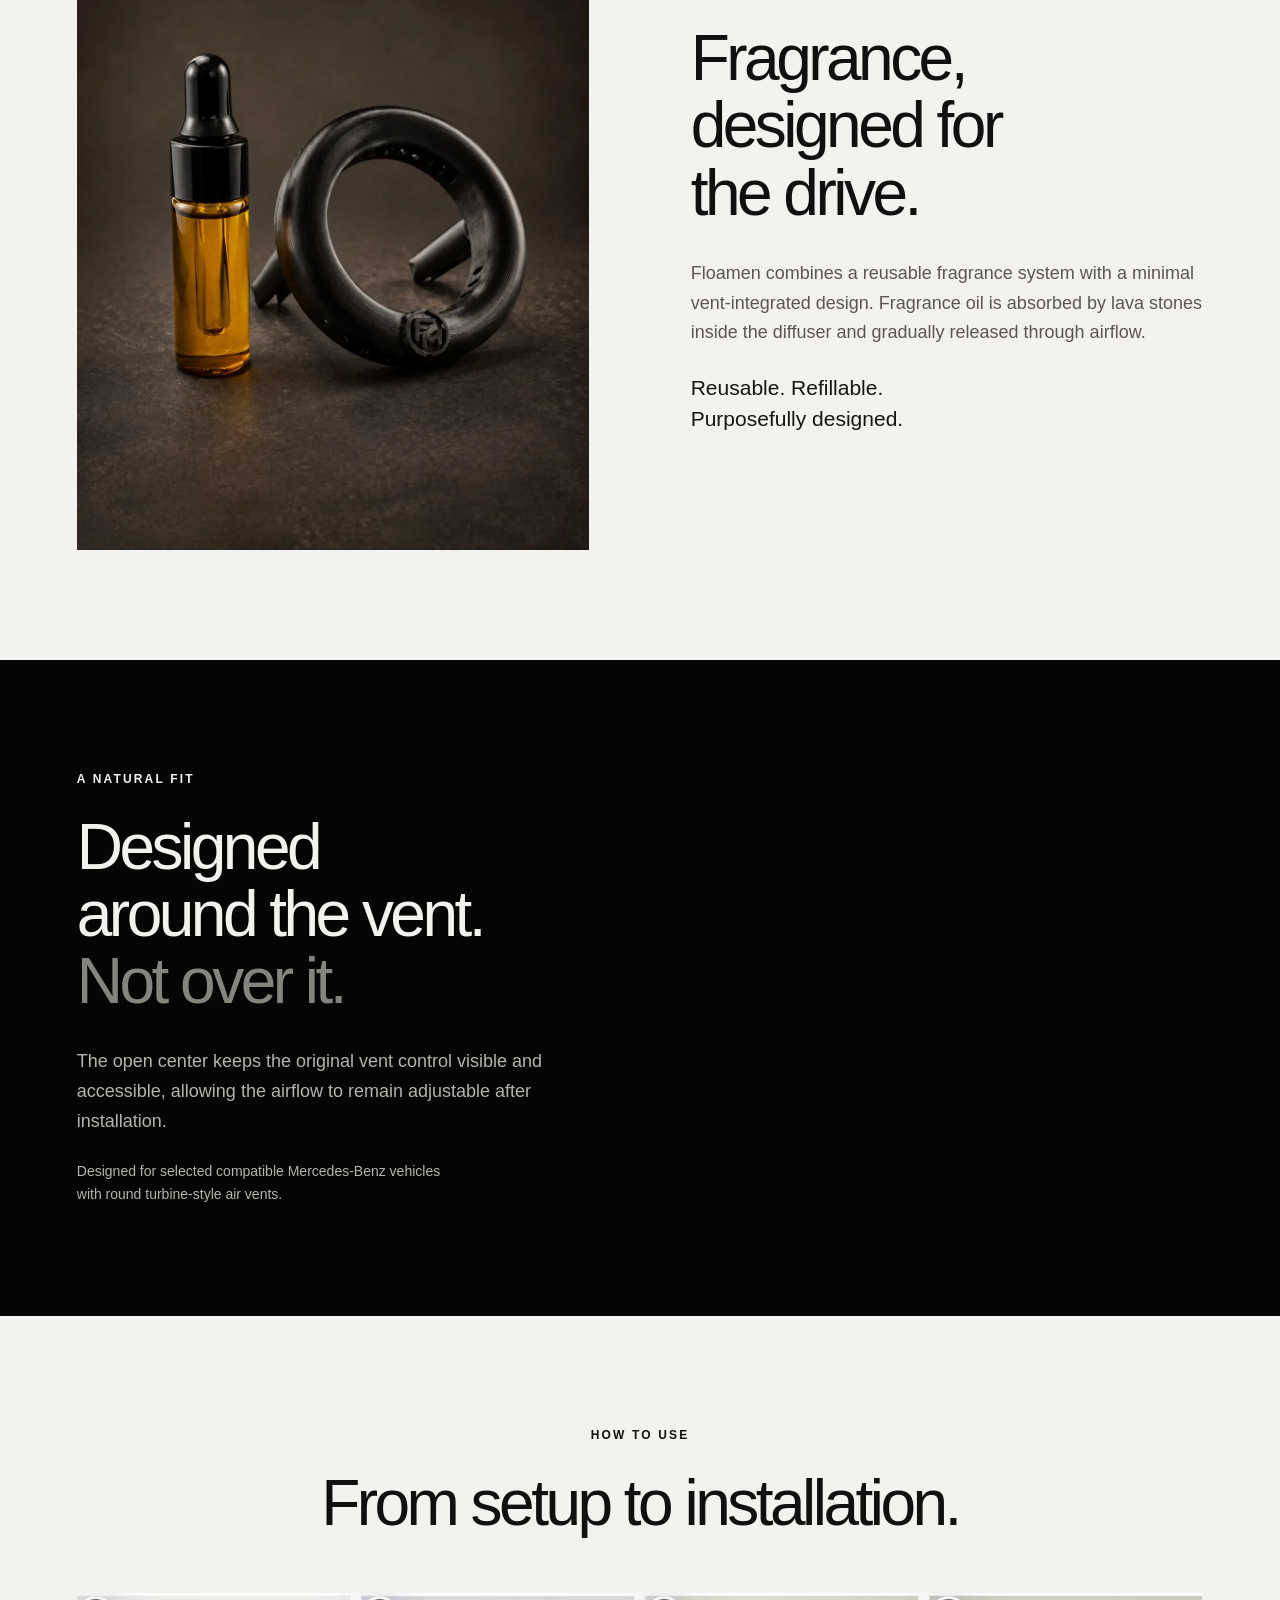
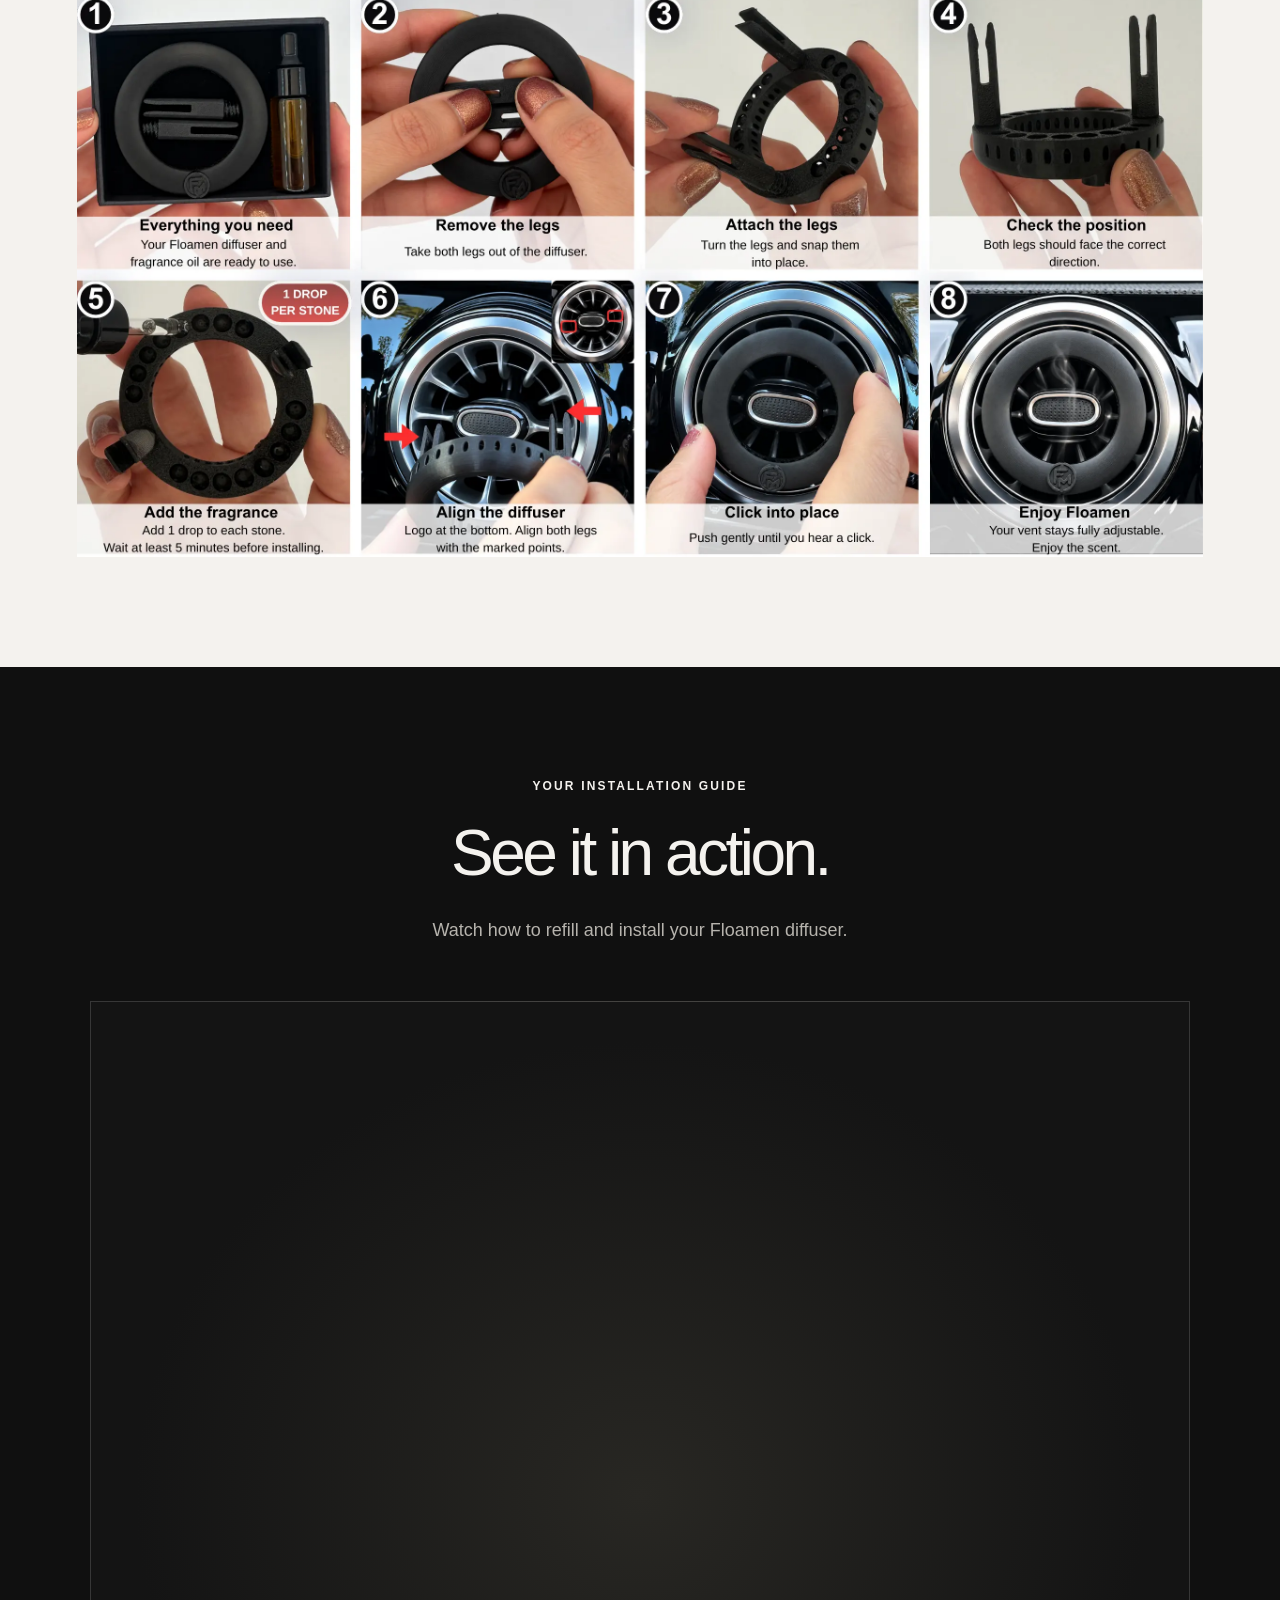
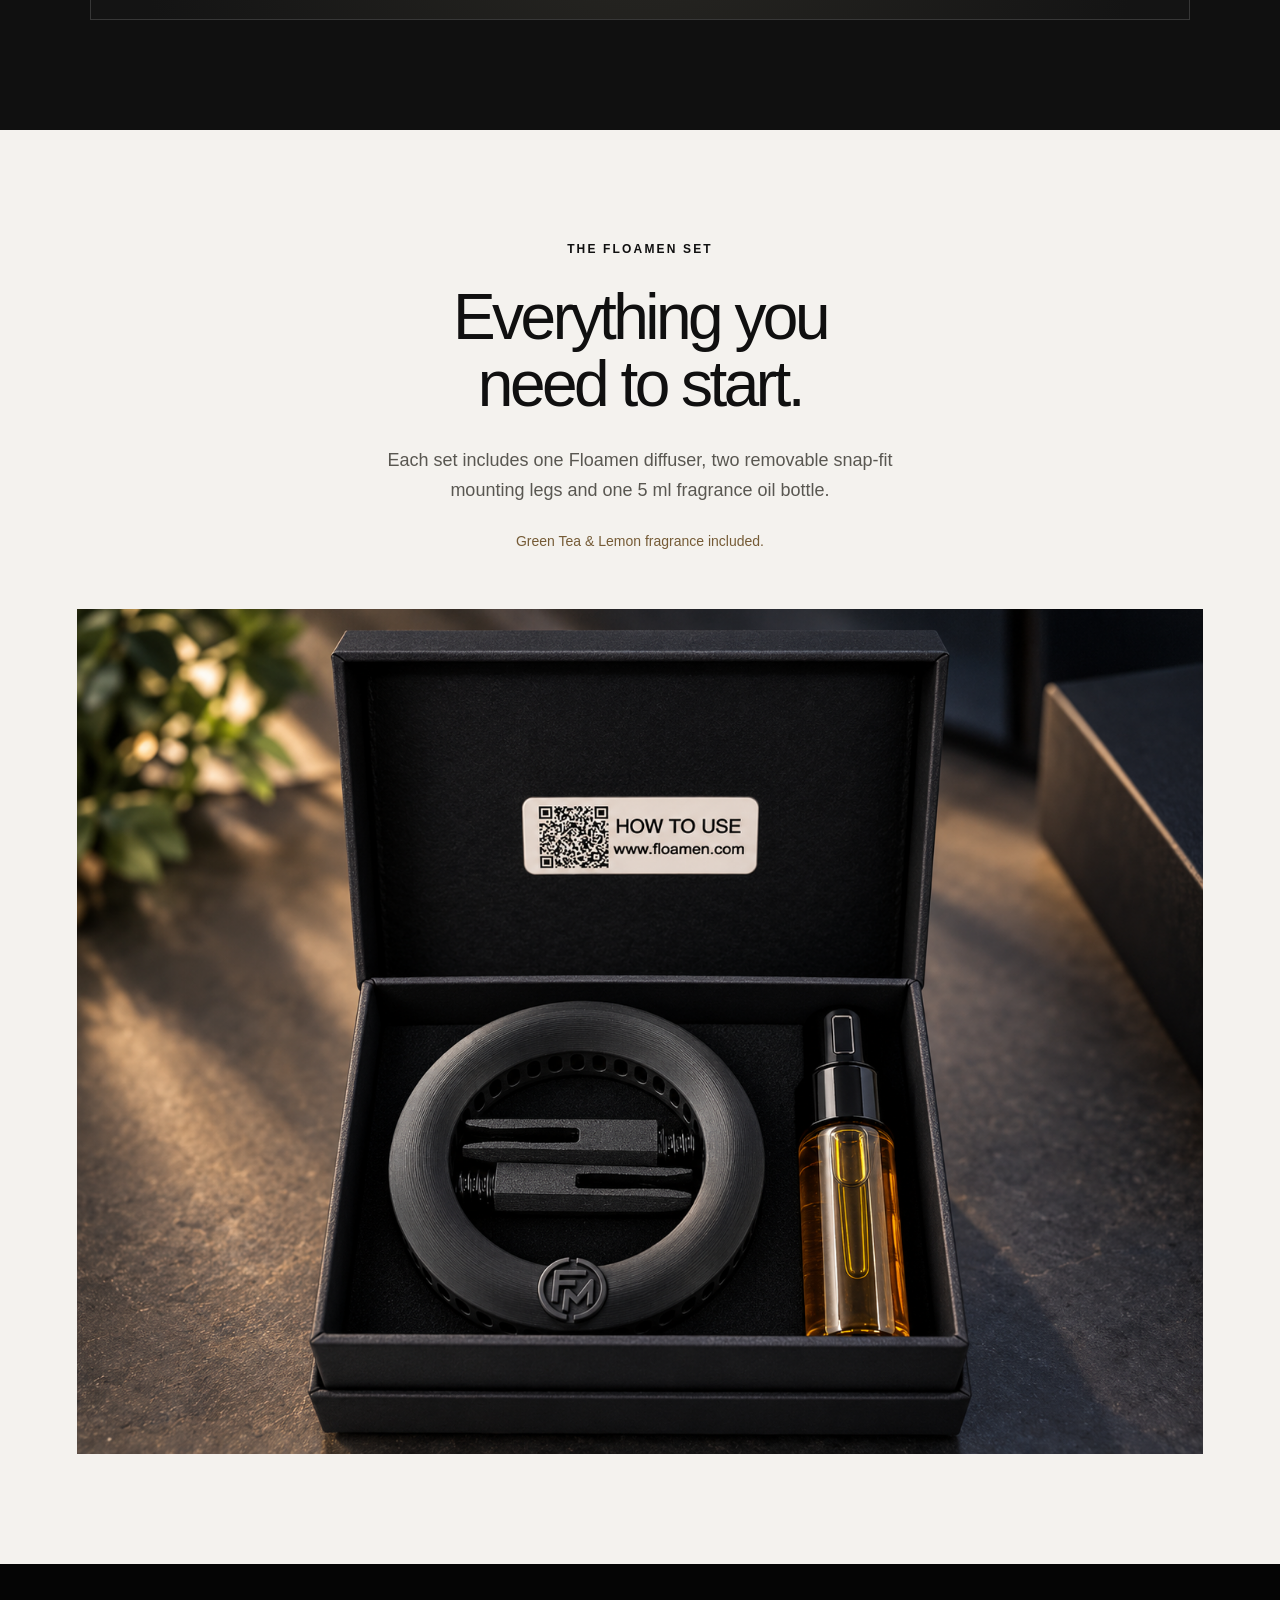
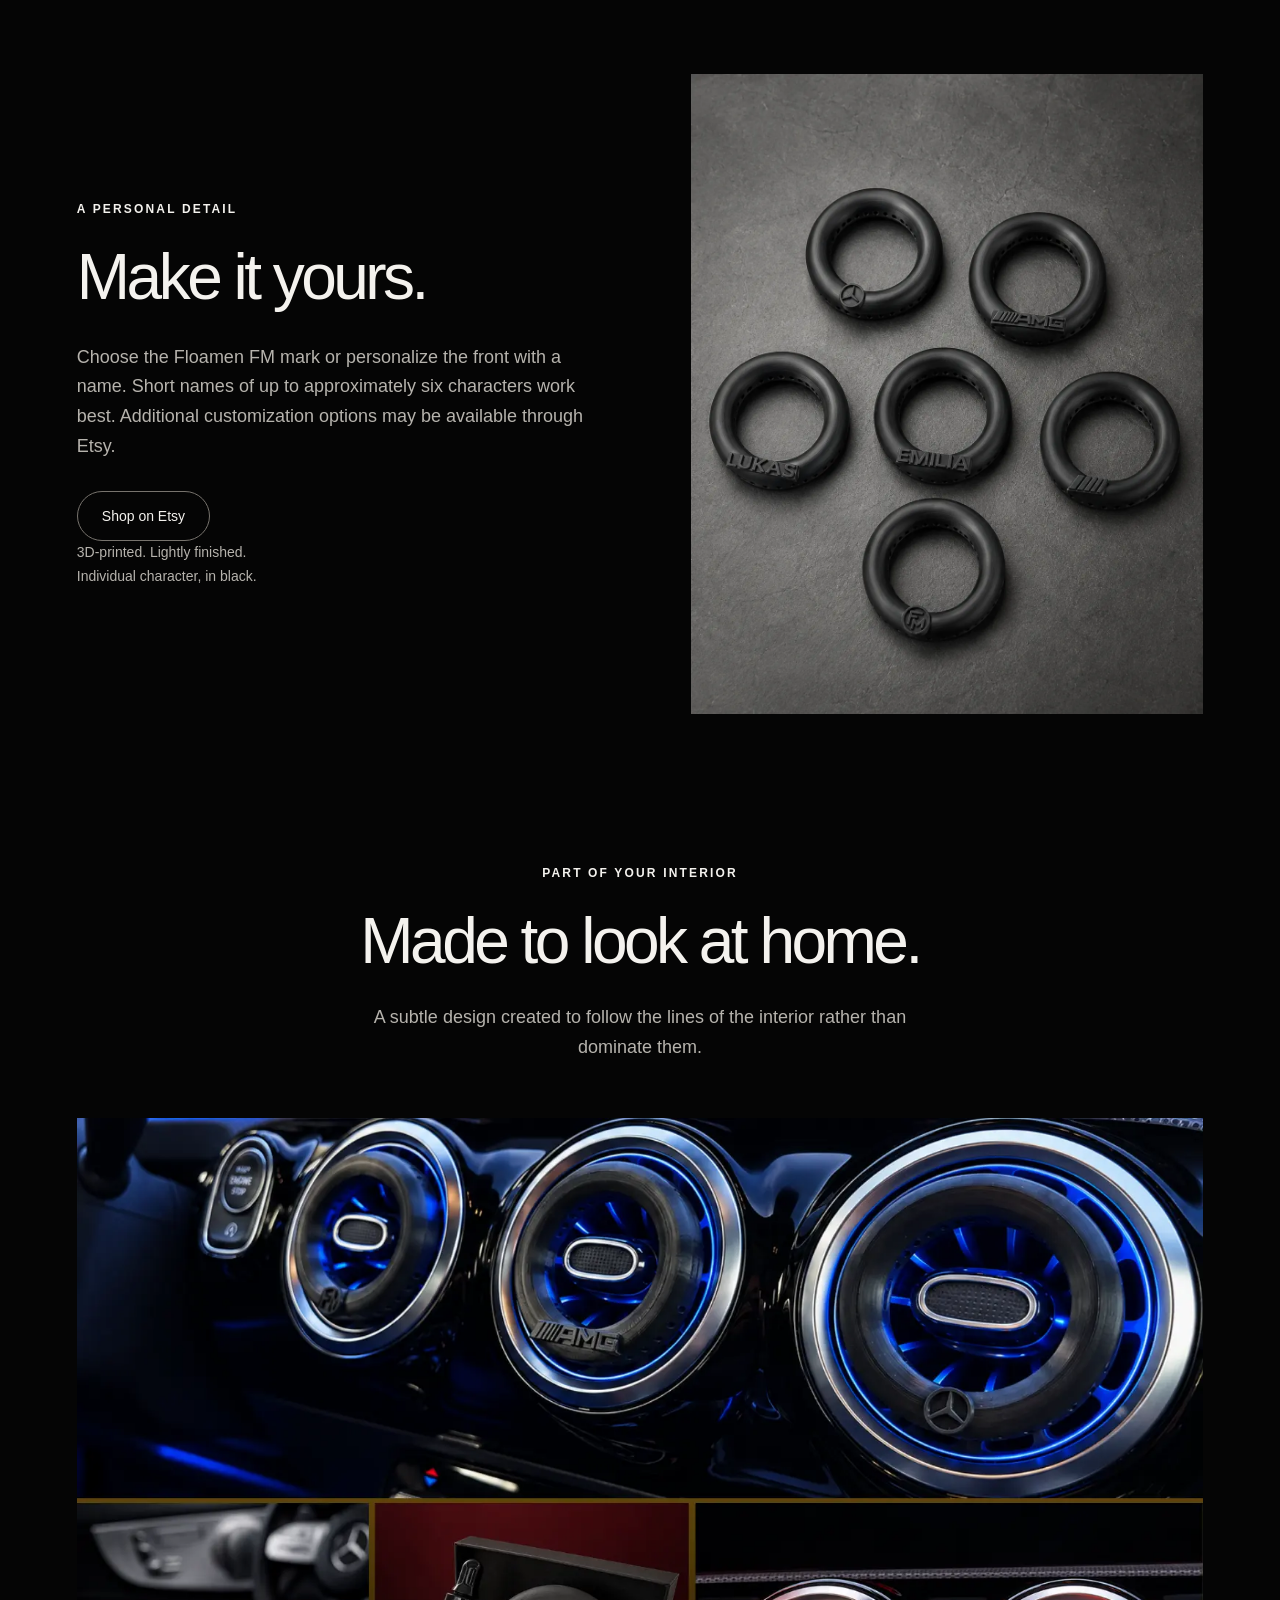
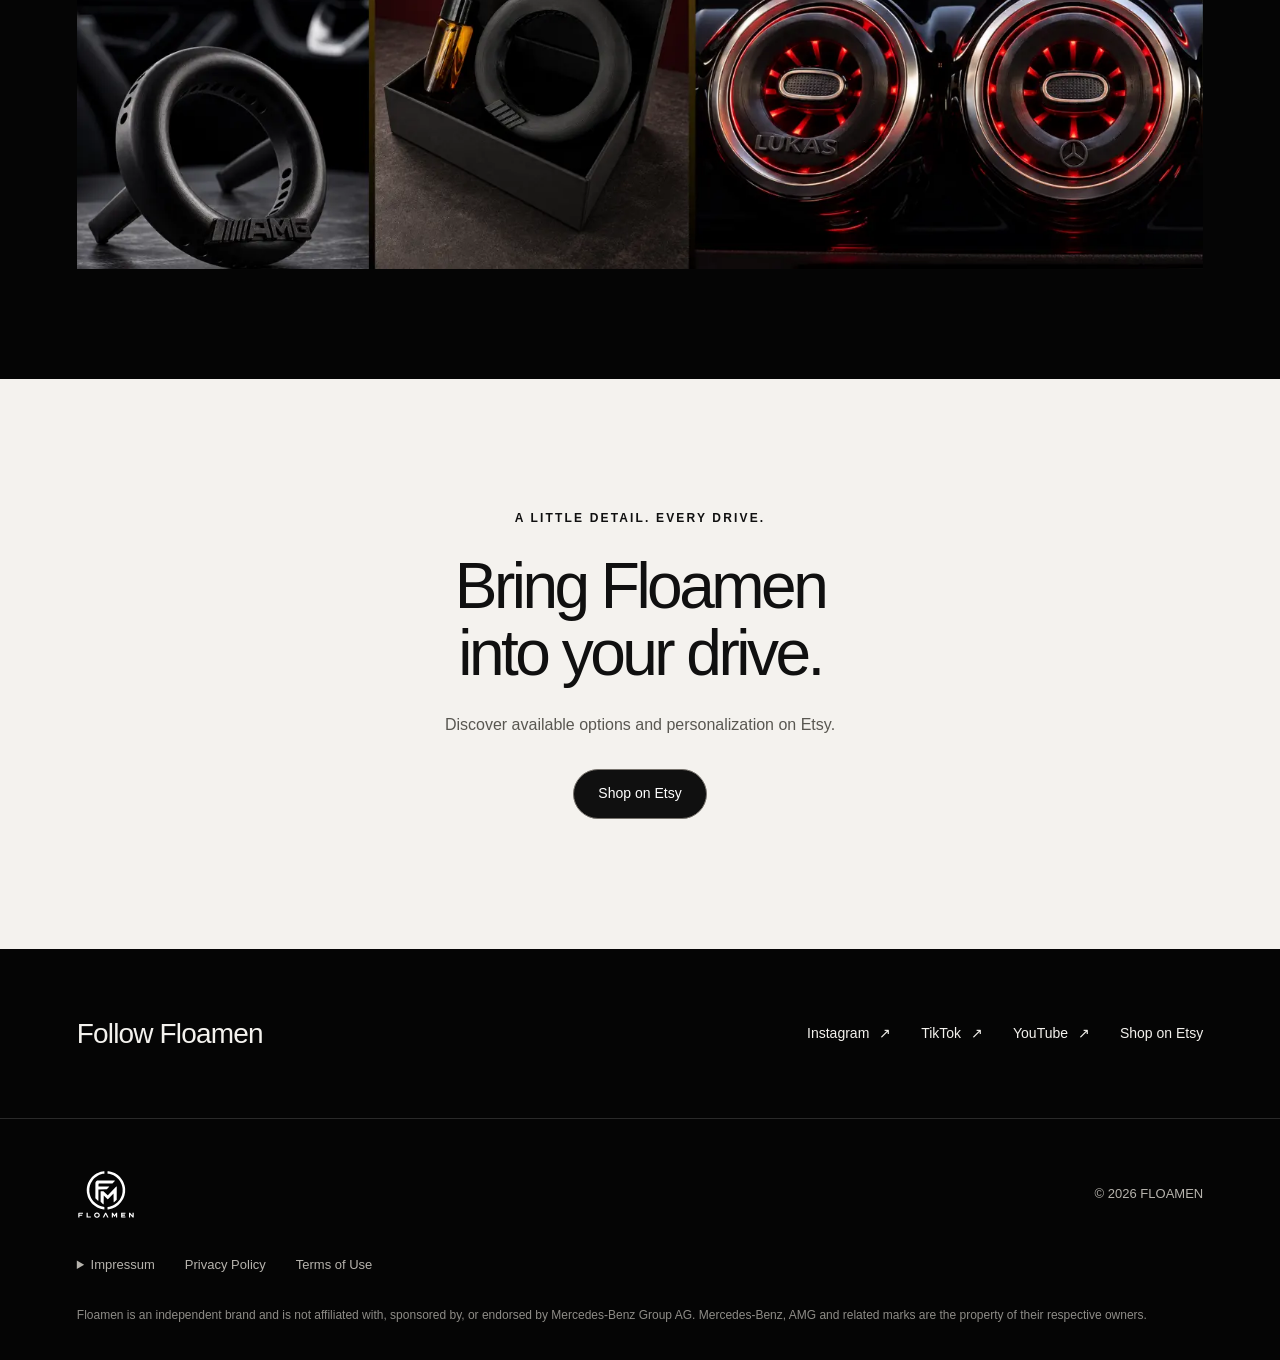
==== commit afe42381: "fix-video" ====
--- a/index.html
+++ b/index.html
@@ -7,6 +7,9 @@
     <title>FLOAMEN | Reusable Car Fragrance Diffuser for Selected Mercedes Vents</title>
     <meta name="description" content="Discover FLOAMEN, a reusable and customizable car fragrance diffuser designed for selected Mercedes-Benz vehicles with round turbine-style air vents. Designed and made in Germany.">
     <link rel="canonical" href="https://www.floamen.com/">
+<link rel="alternate" hreflang="en" href="https://www.floamen.com/">
+<link rel="alternate" hreflang="de" href="https://www.floamen.com/de/">
+<link rel="alternate" hreflang="x-default" href="https://www.floamen.com/">
     <meta name="robots" content="index, follow">
     <meta property="og:title" content="FLOAMEN | Reusable Car Fragrance Diffuser">
     <meta property="og:description" content="A reusable, customizable car fragrance diffuser for selected Mercedes-Benz vehicles. Designed and made in Germany.">
@@ -112,16 +115,7 @@
                 <h2>See it in action.</h2>
                 <p>Watch how to refill and install your Floamen diffuser.</p>
             </div>
-            <div id="video-player" class="video-player">
-                <div class="video-empty" role="button" tabindex="0" aria-label="Play Floamen installation video"
-                    style="position:relative;display:block;overflow:hidden;cursor:pointer;width:100%;aspect-ratio:16/9;background:#111 url('assets/images/hero.webp') center/cover no-repeat;">
-                    <img class="video-poster" src="assets/images/hero.webp" alt="Floamen diffuser installed in the car's circular air vent"
-                        loading="eager" decoding="async"
-                        style="display:block !important;visibility:visible !important;opacity:1 !important;width:100% !important;height:100% !important;position:absolute;inset:0;object-fit:cover;object-position:center;z-index:0;">
-                    <span class="play-outline" aria-hidden="true"
-                        style="display:flex;align-items:center;justify-content:center;position:absolute;left:50%;top:50%;transform:translate(-50%,-50%);z-index:2;">▷</span>
-                </div>
-            </div>
+            <div id="video-player" class="video-player" aria-label="Floamen installation video"></div>
         </section>
         <section class="included section light">
             <div class="section-heading reveal">
@@ -129,7 +123,7 @@
                 <h2>Everything you<br>need to start.</h2>
                 <p>Each set includes one Floamen diffuser, two removable snap-fit mounting legs and one 5 ml fragrance
                     oil bottle.</p>
-                <p class="scent">White Tea &amp; Lemon fragrance included.</p>
+                <p class="scent">Green Tea &amp; Lemon fragrance included.</p>
             </div><img class="wide-photo reveal" src="assets/images/whats-included.webp" width="1448" height="1086"
                 loading="lazy"
                 alt="Black presentation box holding the Floamen diffuser, two detached mounting legs inside the ring and a 5 ml fragrance oil bottle">
@@ -182,13 +176,14 @@
                     <p><strong>Ümran Negiz</strong><br>
                     Einzelunternehmen – FLOAMEN<br>
                     Biedenkopfer Straße 6<br>
-                    Siegen, Deutschland</p>
+                    57072 Siegen<br>
+                    Deutschland</p>
                     <p><strong>Kontakt:</strong><br>
                     E-Mail: <a href="mailto:floamen.design@gmail.com">floamen.design@gmail.com</a></p>
                 </div>
             </details>
-            <a class="privacy-link" href="privacy-policy.html">Datenschutzerklärung</a>
-            <a class="privacy-link" href="terms.html">Nutzungsbedingungen</a>
+            <a class="privacy-link" href="privacy-policy.html">Privacy Policy</a>
+<a class="privacy-link" href="terms.html">Terms of Use</a>
         </div>
         <p class="disclaimer">Floamen is an independent brand and is not affiliated with, sponsored by, or endorsed by
             Mercedes-Benz Group AG. Mercedes-Benz, AMG and related marks are the property of their respective owners.
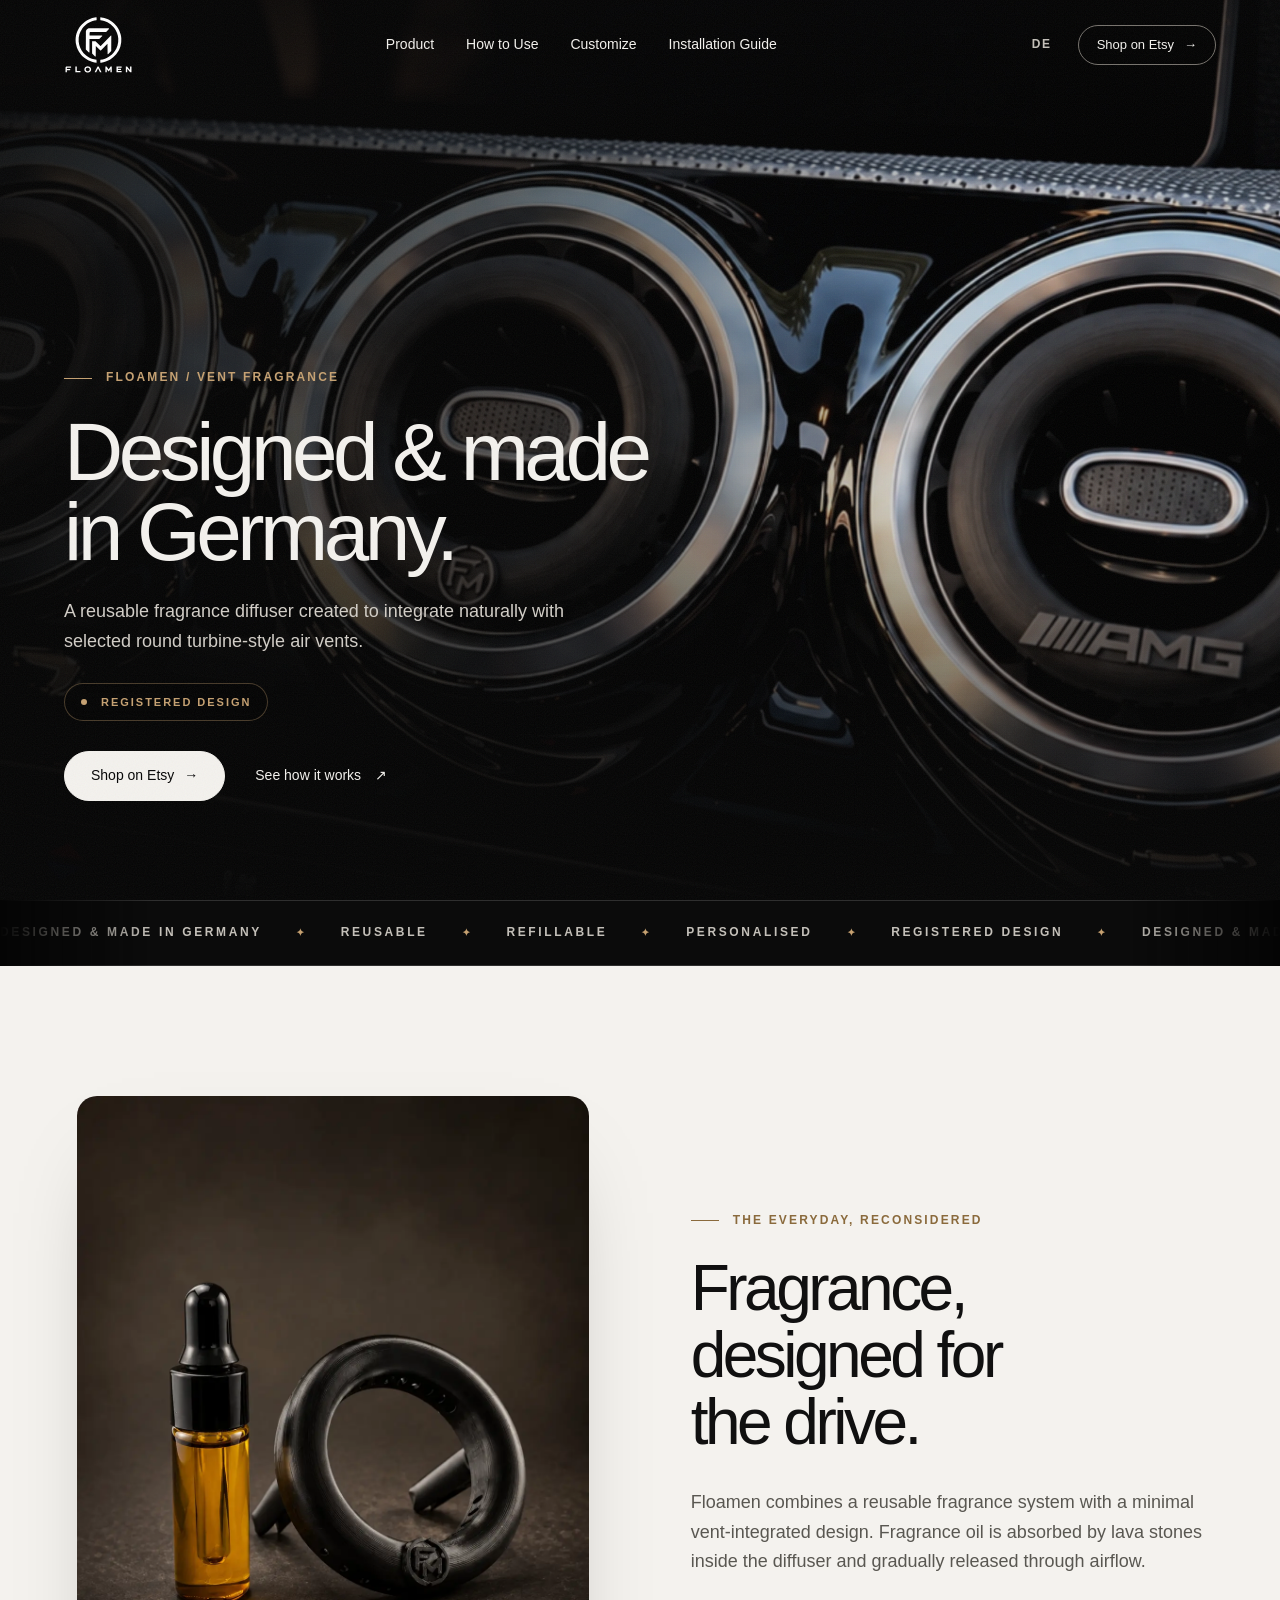
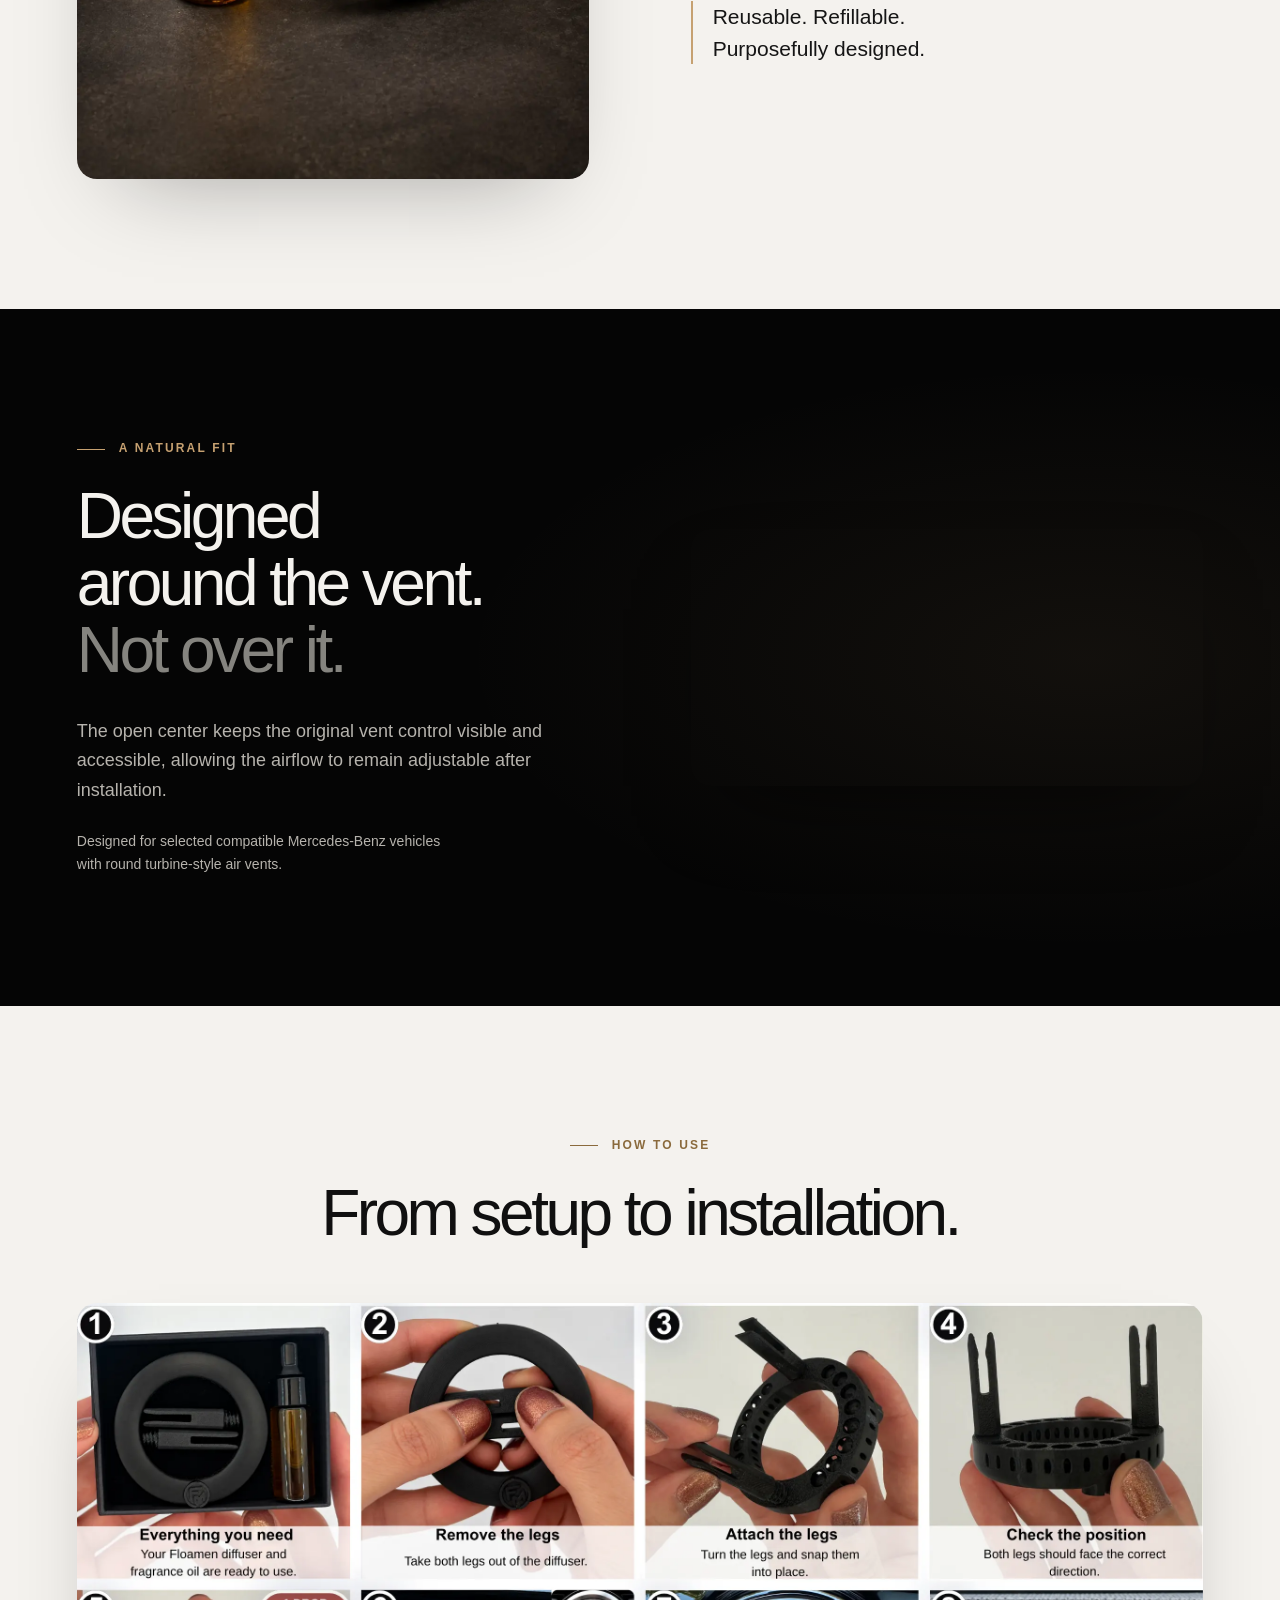
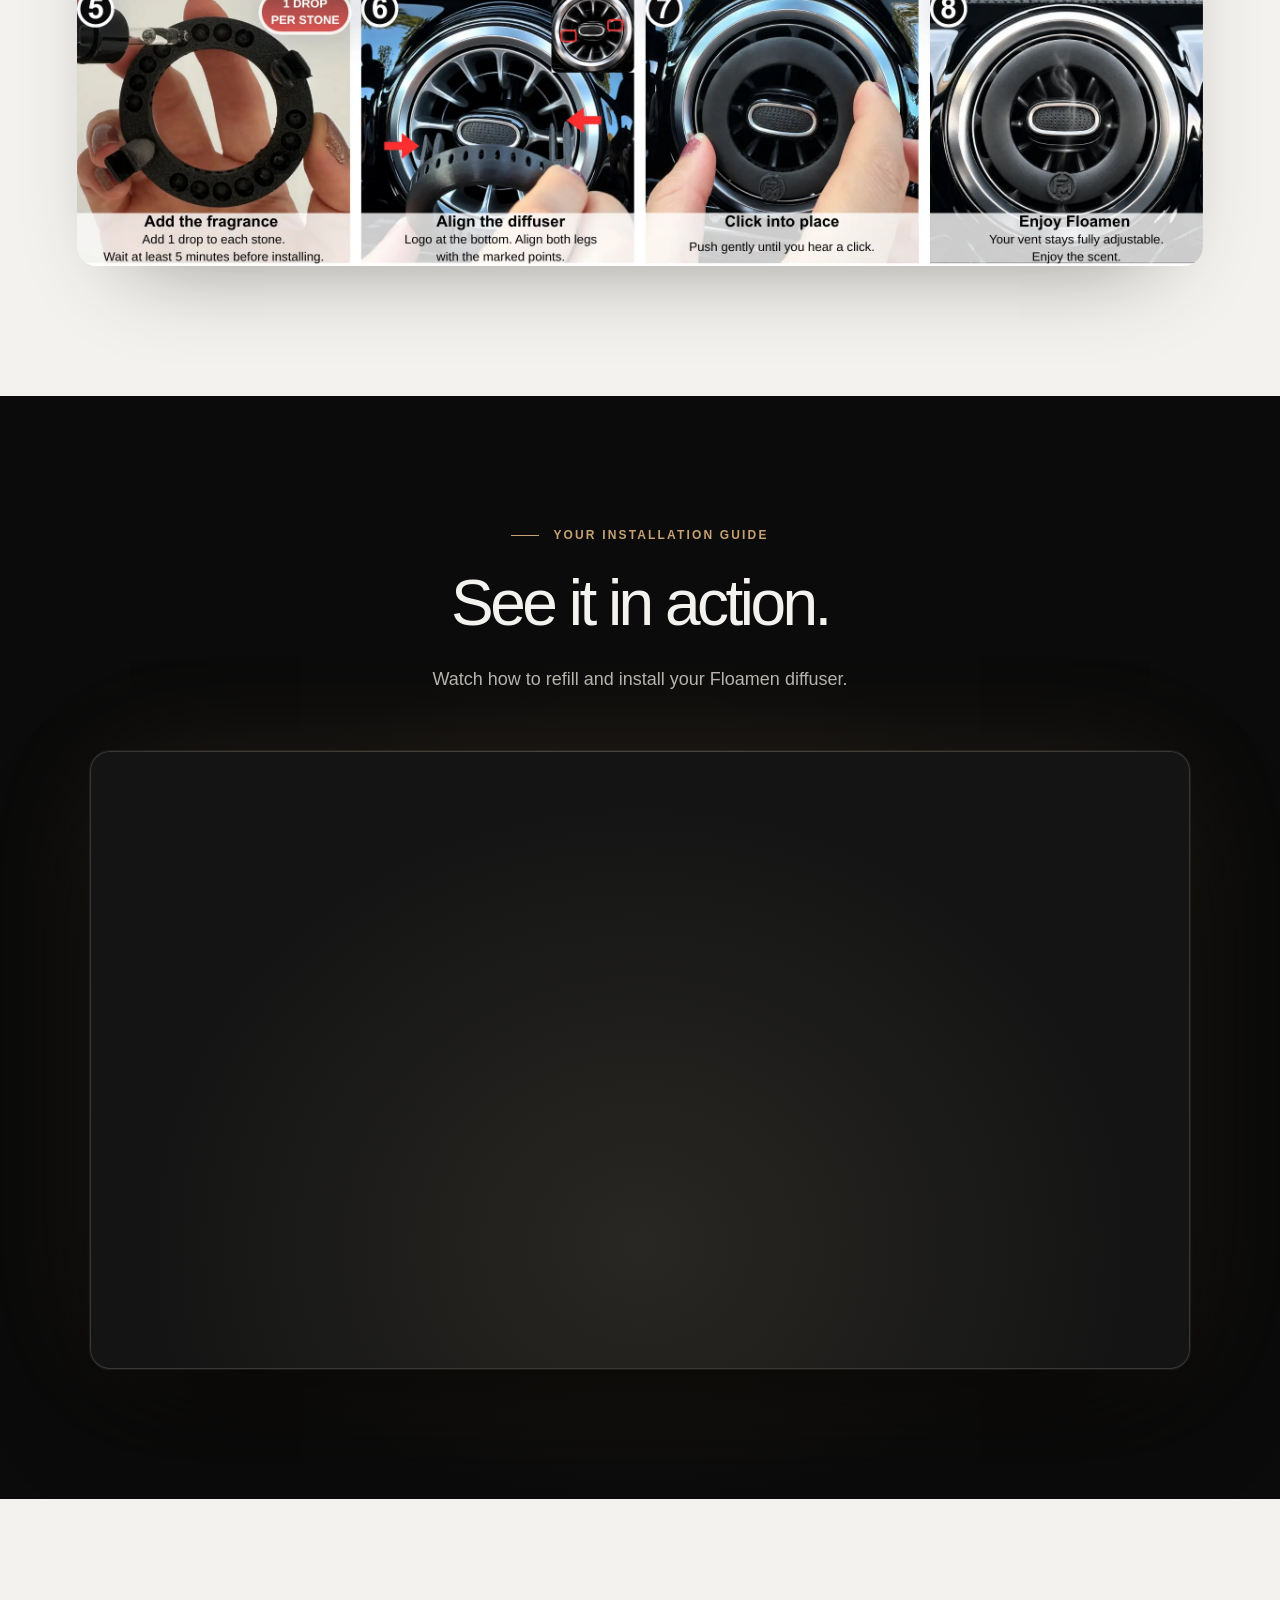
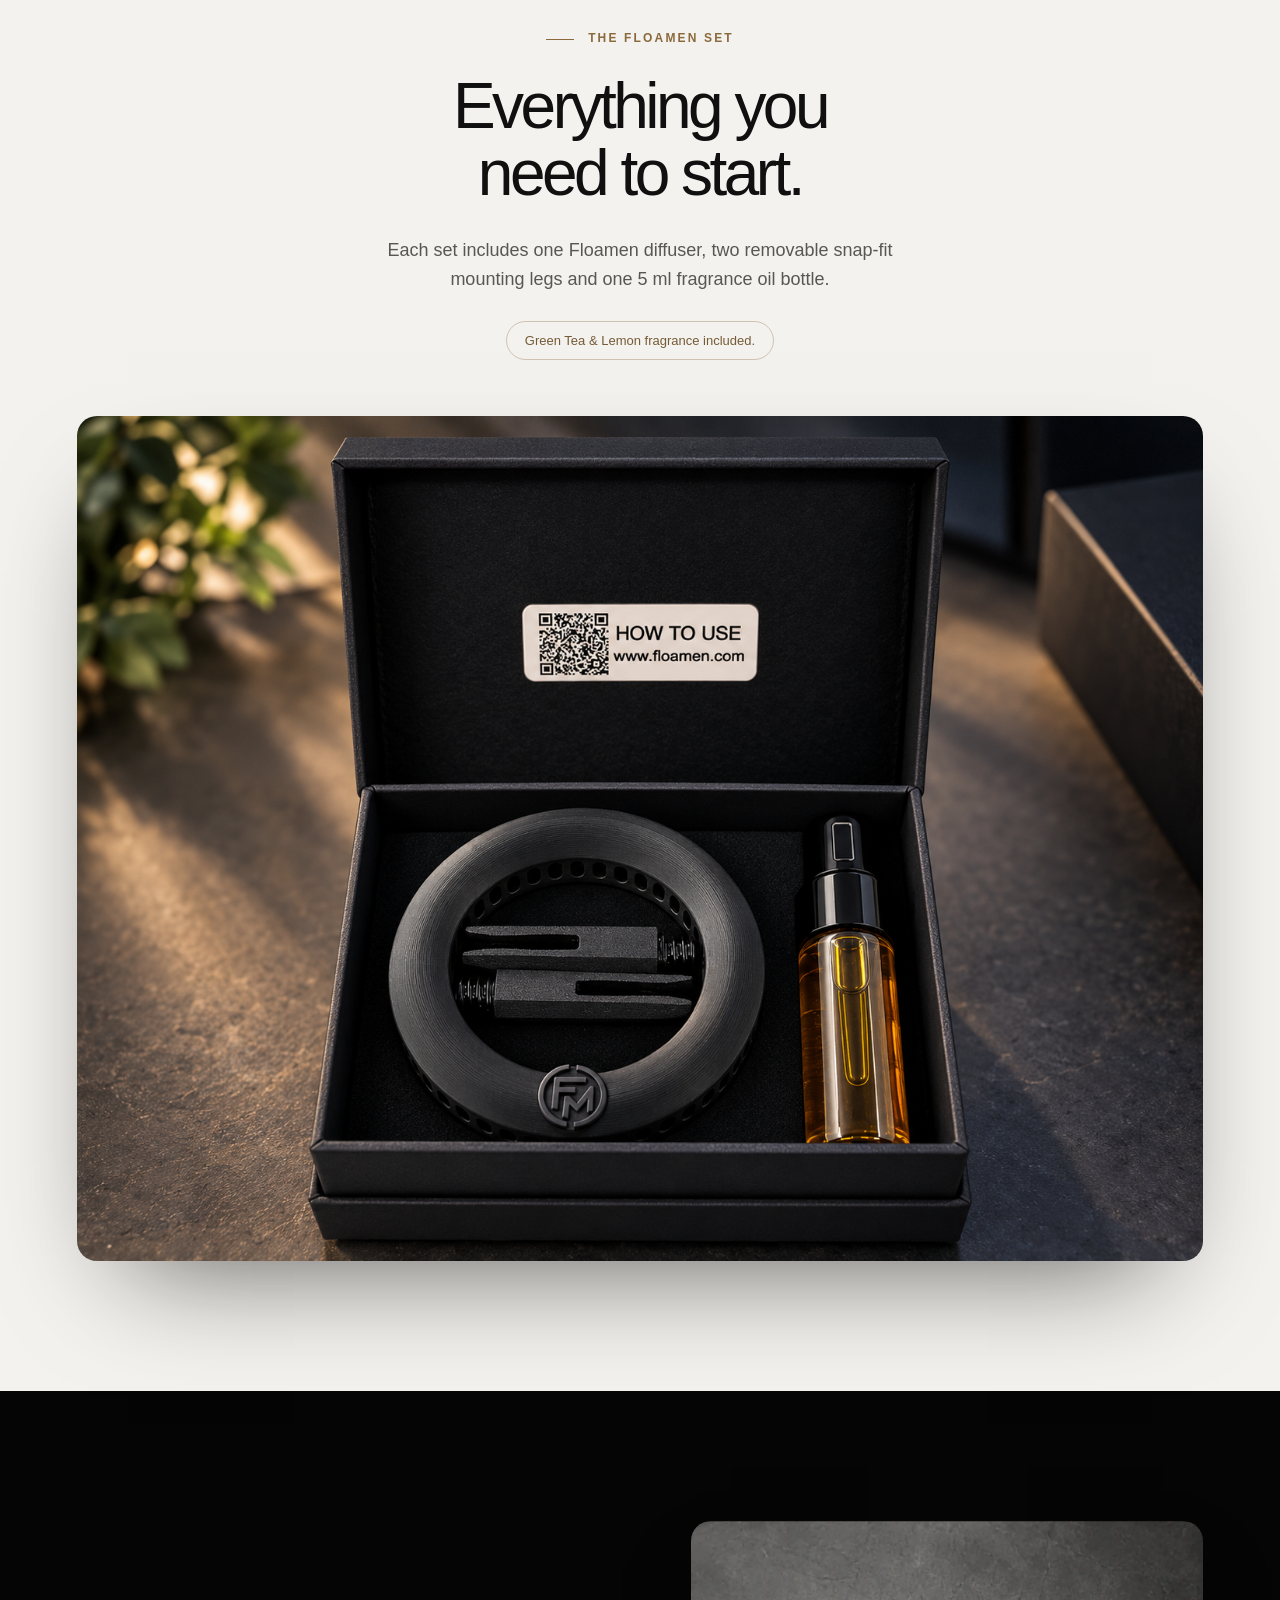
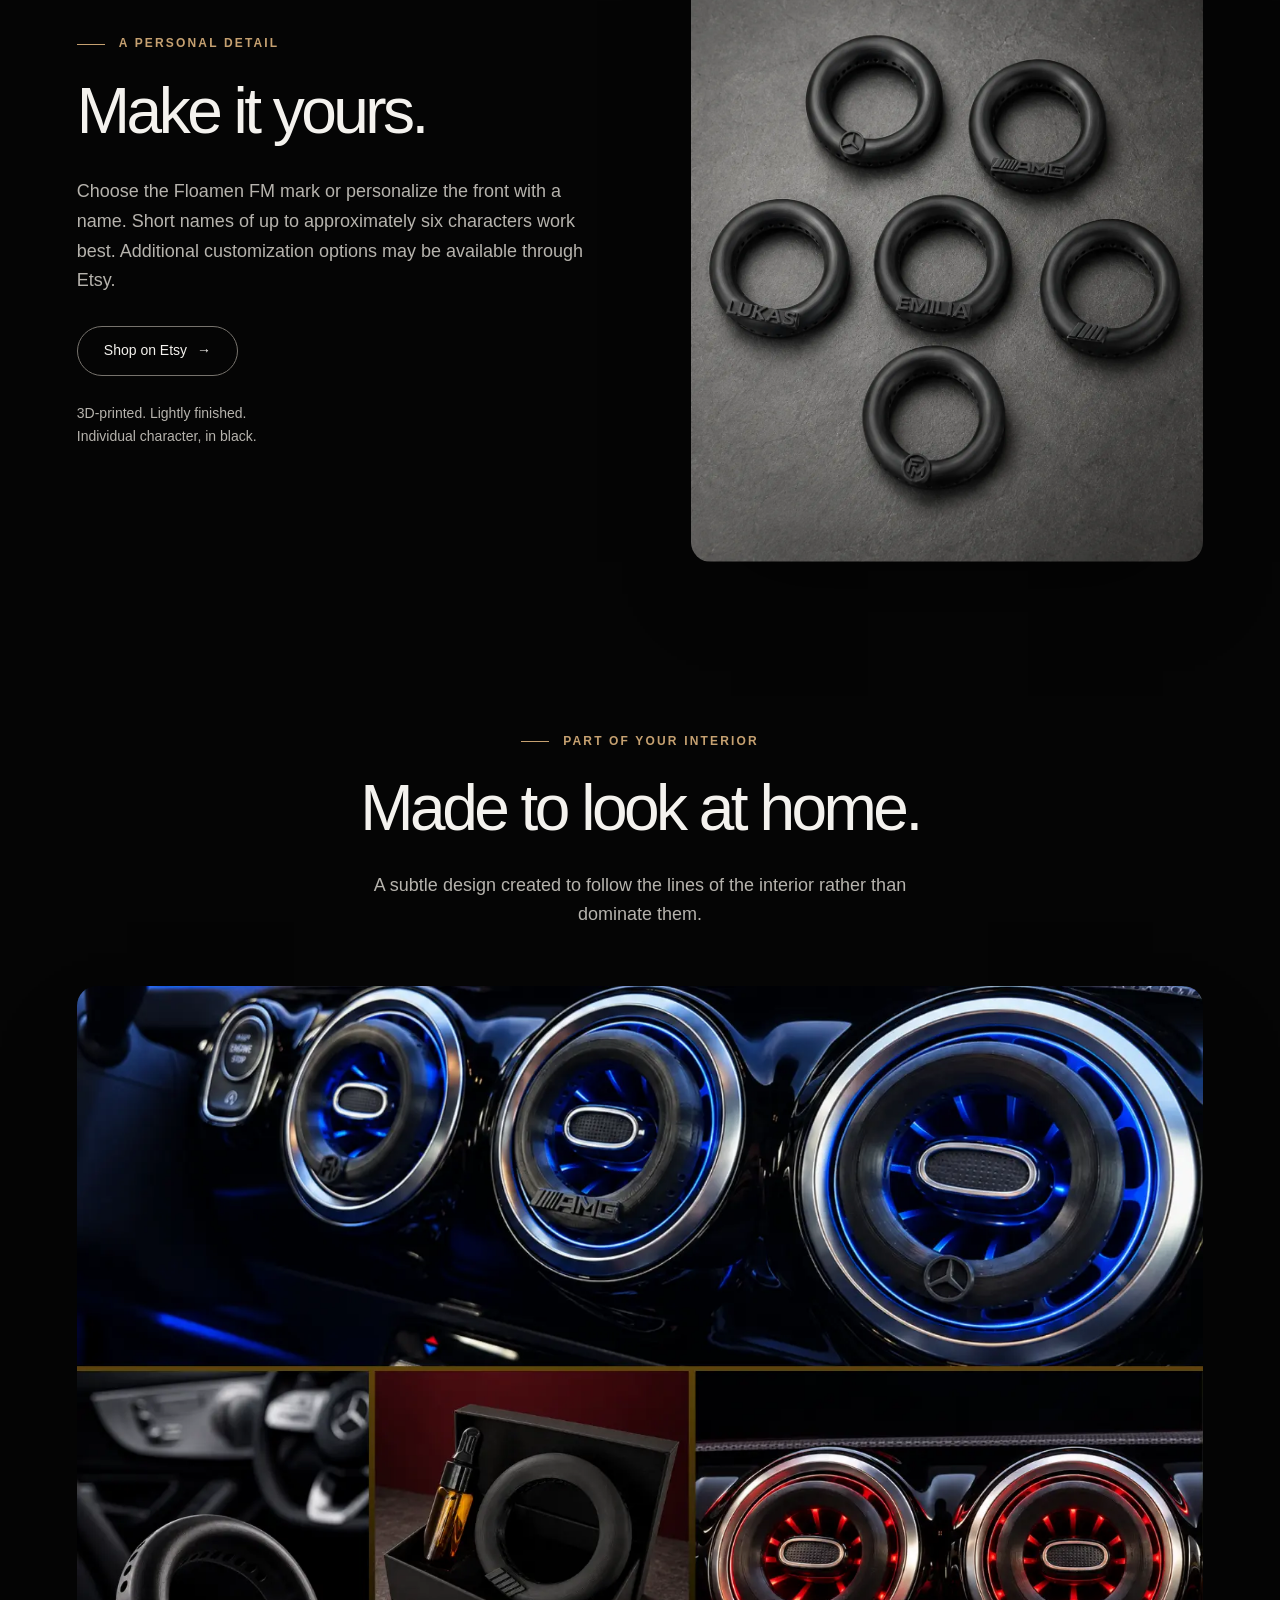
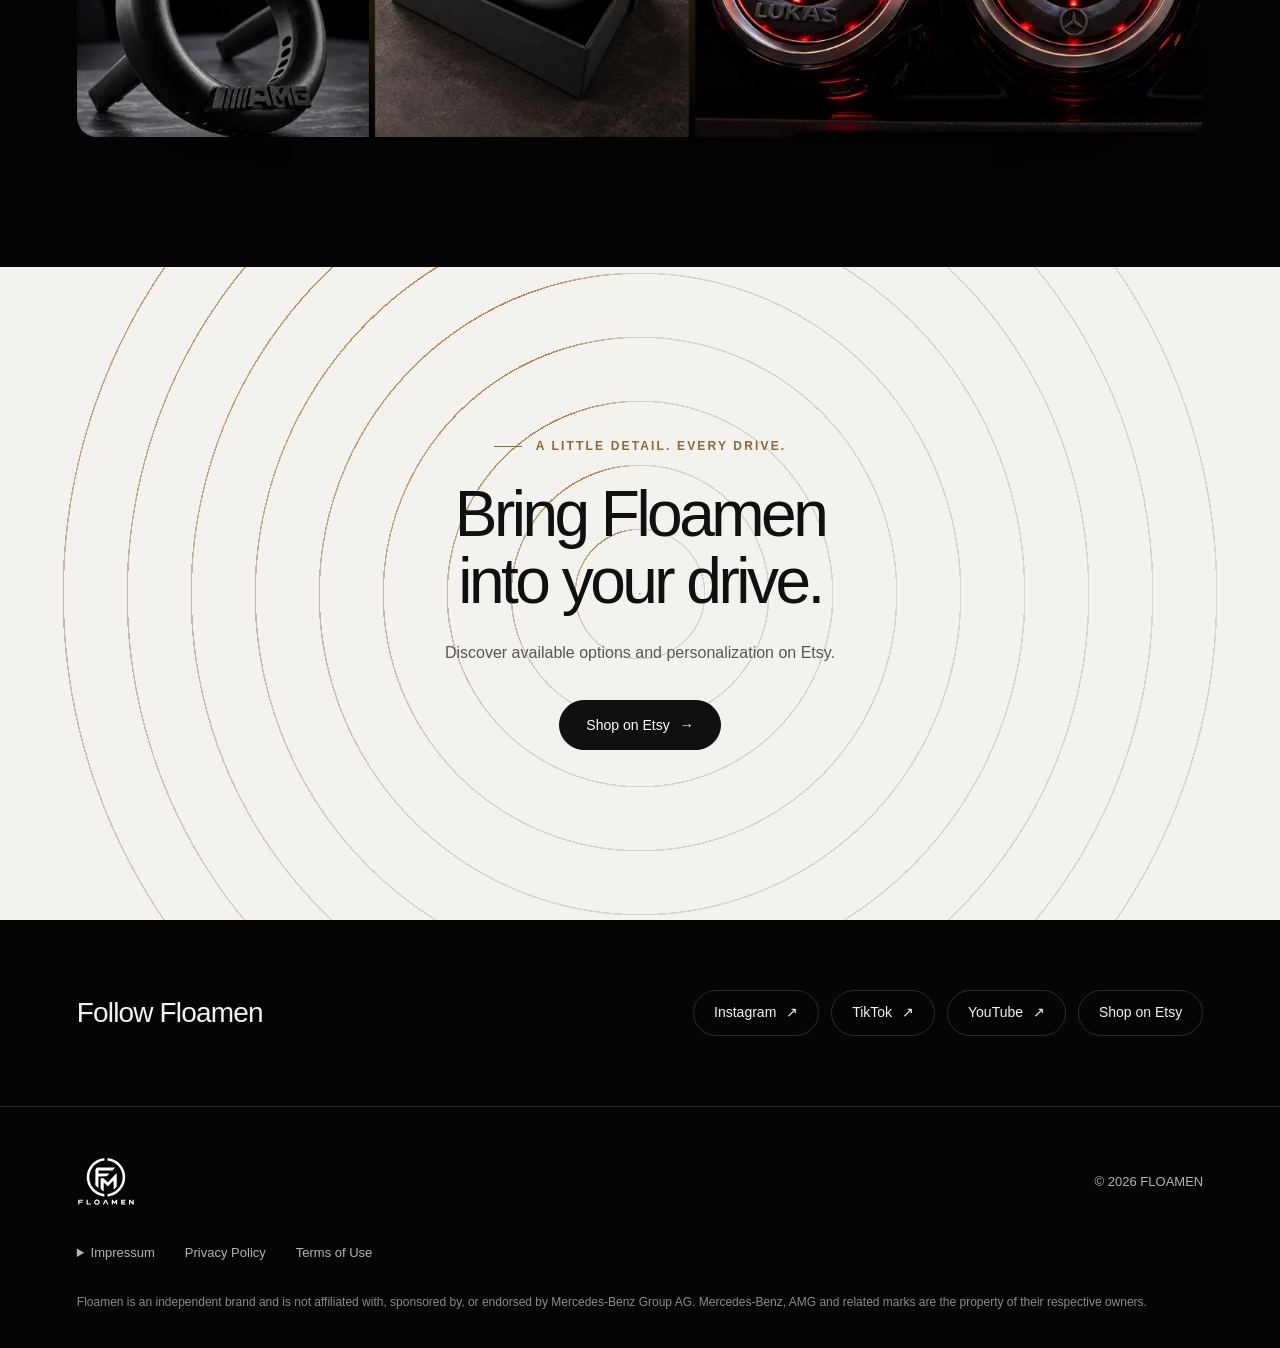
==== commit 73624c1e: "Redesign site with premium styling and animations Full-screen hero with slow zoom and parallax, scro" ====
--- a/index.html
+++ b/index.html
@@ -4,8 +4,8 @@
 <head>
     <meta charset="utf-8">
     <meta name="viewport" content="width=device-width, initial-scale=1">
-    <title>FLOAMEN | Reusable Car Fragrance Diffuser for Selected Mercedes Vents</title>
-    <meta name="description" content="Discover FLOAMEN, a reusable and customizable car fragrance diffuser designed for selected Mercedes-Benz vehicles with round turbine-style air vents. Designed and made in Germany.">
+    <title>FLOAMEN | Mercedes Car Air Freshener</title>
+    <meta name="description" content="Discover FLOAMEN, a premium reusable Mercedes car air freshener designed for selected round turbine-style vents. Personalised design, made in Germany">
     <link rel="canonical" href="https://www.floamen.com/">
 <link rel="alternate" hreflang="en" href="https://www.floamen.com/">
 <link rel="alternate" hreflang="de" href="https://www.floamen.com/de/">
@@ -54,23 +54,27 @@
     <header class="header"><a class="brand" href="#" aria-label="Floamen home"><img src="assets/logo/floamen-logo.svg"
                 width="1000" height="849" alt="FLOAMEN"></a>
         <nav aria-label="Main navigation"><a href="#product">Product</a><a href="#how-to-use">How to Use</a><a
-                href="#customize">Customize</a><a href="#installation-video">Installation Guide</a></nav><a
+                href="#customize">Customize</a><a href="#installation-video">Installation Guide</a></nav><a class="lang" href="de/" hreflang="de" lang="de"
+            aria-label="Deutsch">DE</a><a
             class="button small" data-etsy role="link" href="https://floamen.etsy.com">Shop on Etsy</a>
     </header>
     <main id="main">
         <section class="hero" aria-labelledby="hero-title">
             <div class="hero-copy">
                 <p class="eyebrow">FLOAMEN / VENT FRAGRANCE</p>
-                <h1 id="hero-title" style="font-size:clamp(2.7rem,5.4vw,5.2rem);line-height:.98;">Designed &amp; made<br>in Germany.</h1>
+                <h1 id="hero-title">Designed &amp; made<br>in Germany.</h1>
                 <p>A reusable fragrance diffuser created to integrate naturally with selected round turbine-style air
                     vents.</p>
-                <p class="eyebrow" style="margin-top:1.25rem;margin-bottom:1.25rem;">REGISTERED DESIGN</p>
+                <p class="eyebrow badge">REGISTERED DESIGN</p>
                 <div class="actions"><a class="button" data-etsy role="link" href="https://floamen.etsy.com">Shop on Etsy</a><a class="text-link" href="#how-to-use">See how it works <span
                             aria-hidden="true">↗</span></a></div>
             </div><img class="hero-image" src="assets/images/hero.webp" width="1448" height="1086" loading="eager"
                 fetchpriority="high"
                 alt="Black FM-branded Floamen diffuser fitted inside the center vent, with all three turbine vents visible">
         </section>
+        <div class="marquee" aria-hidden="true">
+            <div class="marquee-track"><span>Designed &amp; made in Germany</span><span>Reusable</span><span>Refillable</span><span>Personalised</span><span>Registered design</span></div>
+        </div>
         <section id="product" class="split light section">
             <div class="photo reveal"><img src="assets/images/product-fragrance.webp" width="1086" height="1448"
                     loading="lazy"
@@ -175,7 +179,7 @@
                     <p><strong>Angaben gemäß § 5 DDG</strong></p>
                     <p><strong>Ümran Negiz</strong><br>
                     Einzelunternehmen – FLOAMEN<br>
-                    Biedenkopfer Straße 6<br>
+                    Biedenkopfer Straße<br>
                     57072 Siegen<br>
                     Deutschland</p>
                     <p><strong>Kontakt:</strong><br>
--- a/assets/css/style.css
+++ b/assets/css/style.css
@@ -1 +1,460 @@
-:root{color-scheme:dark;--ink:#050505;--paper:#f4f2ee;--muted:#aaa8a3;--line:#ffffff26}*{box-sizing:border-box}html{scroll-behavior:smooth;scroll-padding-top:112px}body{margin:0;background:var(--ink);color:var(--paper);font:16px/1.65 -apple-system,BlinkMacSystemFont,"SF Pro Display","Helvetica Neue",Arial,sans-serif}a{color:inherit;text-decoration:none}a[href],button,summary{cursor:pointer}a:focus-visible,button:focus-visible,summary:focus-visible{outline:2px solid #bf9459;outline-offset:6px}img{display:block;max-width:100%;height:auto}h1,h2,p{margin:0}h1,h2{font-weight:500;letter-spacing:-.055em;line-height:1.05;text-wrap:balance}h1{font-size:clamp(3.3rem,7.3vw,7.6rem)}h2{font-size:clamp(2.6rem,5vw,5.2rem)}p{max-width:540px}p+p{margin-top:24px}.header{position:sticky;z-index:20;top:0;min-height:90px;padding:12px 5%;display:flex;align-items:center;justify-content:space-between;gap:24px;background:#050505ed;border-bottom:1px solid var(--line);backdrop-filter:blur(18px)}.brand img{width:69px;height:59px;object-fit:contain;filter:invert(1)}nav{display:flex;gap:32px;font-size:14px}nav a[href]:hover,.text-link:hover,.social-links a[href]:hover{color:#c6a171}.button{display:inline-flex;justify-content:center;align-items:center;min-height:50px;padding:12px 24px;border:1px solid #77736d;border-radius:40px;font-size:14px;line-height:1.4;transition:background .2s,color .2s}.button[href]:hover{background:var(--paper);color:var(--ink)}.button[aria-disabled=true]{color:#b9b5ae;border-color:#55534e;cursor:default}.small{min-height:40px;padding:10px 18px;font-size:13px}.hero-copy{max-width:1300px;margin:auto;padding:65px 5% 48px}.eyebrow{font-size:12px;font-weight:600;letter-spacing:.18em;margin-bottom:24px}.hero-copy>p:not(.eyebrow){margin-top:25px;color:#c4c0b9;max-width:570px;font-size:18px}.actions{display:flex;align-items:center;gap:30px;margin-top:28px}.text-link{font-size:14px}.text-link span{padding-left:10px}.hero-image{width:100%;max-height:800px;object-fit:cover;object-position:center 65%}.section{padding:110px max(6%,calc((100vw - 1320px)/2))}.light{background:var(--paper);color:#101010;color-scheme:light}.split{display:grid;grid-template-columns:1fr 1fr;gap:9%;align-items:center}.photo{overflow:hidden}.photo img{width:100%;object-fit:contain}.copy h2{margin-bottom:32px}.copy>p:not(.eyebrow){color:#b6b3ad;font-size:18px}.light .copy>p:not(.eyebrow){color:#595751}.copy .statement{color:#151515!important;font-weight:500;font-size:21px!important;line-height:1.5}.copy .fine{font-size:14px!important;max-width:390px}.copy .button{margin-top:30px}.muted{color:#85847f}.section-heading{max-width:870px;margin:0 auto 56px;text-align:center}.section-heading p{margin-left:auto;margin-right:auto}.section-heading h2+p{margin-top:28px;color:#b6b3ad;font-size:18px}.light .section-heading h2+p{color:#595751}.instruction-image{width:100%;max-width:960px;margin:auto}.video-section{background:#101010;scroll-margin-top:20px}.video-player{aspect-ratio:16/9;max-width:1100px;margin:auto;background:radial-gradient(ellipse at 50% 80%,#282723,#141414 65%);border:1px solid var(--line);display:grid;place-items:center;overflow:hidden}.video-empty{text-align:center;padding:20px}.video-empty p{font-size:17px;color:#b6b3ad}.play-outline{display:grid;place-items:center;width:78px;height:78px;border:1px solid #68645b;border-radius:50%;font-size:32px;margin:0 auto 24px;padding-left:4px}.video-play{border:0;color:var(--paper);background:transparent;font:inherit;padding:20px}.video-play:hover .play-outline{border-color:var(--paper)}.video-note{font-size:13px!important;max-width:400px;margin:16px auto 0!important}.video-player iframe{width:100%;height:100%;border:0}.wide-photo{width:100%;max-width:1200px;margin:auto}.scent{font-size:14px;color:#755b36}.lifestyle{padding-top:40px}.final-cta{text-align:center;padding-top:130px;padding-bottom:130px}.final-cta p{margin-left:auto;margin-right:auto}.final-cta h2+p{margin-top:25px;color:#595751}.final-cta .button{margin-top:30px}.dark[aria-disabled=true]{color:#65615a;border-color:#a6a19a}.dark[href]{background:#101010;color:white}.dark[href]:hover{background:#393731;color:white}.social{padding-top:70px;padding-bottom:70px;display:flex;align-items:center;justify-content:space-between;gap:30px;border-bottom:1px solid var(--line)}.social h2{font-size:28px;letter-spacing:-.03em}.social-links{display:flex;gap:30px;flex-wrap:wrap;font-size:14px}.social-links span{padding-left:6px}[aria-disabled=true]:not(.button){color:#aaa8a3}footer{padding:50px 6% 35px;color:#b6b3ad;font-size:13px}.footer-top{display:flex;align-items:center;gap:35px;justify-content:space-between}.footer-top nav{gap:20px;flex-wrap:wrap;font-size:13px}.footer-brand img{width:58px;height:50px}.legal{display:flex;gap:30px;margin-top:35px;align-items:flex-start}.legal details{max-width:530px}.legal details[open]{flex:1}.legal details>div{padding-top:15px}.disclaimer{max-width:100%;margin-top:30px;font-size:12px;color:#8e8c87}.skip{position:fixed;left:16px;top:-100px;background:var(--paper);color:var(--ink);padding:12px;z-index:50}.skip:focus{top:12px}.reveal.is-pending{opacity:0;transform:translateY(18px)}.reveal{transition:opacity .65s ease,transform .65s ease}@media(min-width:1700px){.hero-copy{padding-left:0}}@media(max-width:800px){.header{padding:10px 5%;gap:14px;flex-wrap:wrap}.header .brand{margin-right:auto}.header nav{order:3;flex-basis:100%;justify-content:center;gap:28px;padding:5px 0}.brand img{width:52px;height:44px}.small{font-size:12px}.hero-copy{padding-top:48px}.hero-copy>p:not(.eyebrow){font-size:16px}.hero-image{max-height:none;object-fit:contain}.section{padding:65px 6%}.split{grid-template-columns:1fr;gap:40px}.split .copy{order:0}.split .photo{order:1}.copy>p:not(.eyebrow){font-size:16px}.copy h2{margin-bottom:24px}.photo{max-width:570px;width:100%;margin:auto}.section-heading{margin-bottom:35px}.section-heading h2+p{font-size:16px}.eyebrow{margin-bottom:20px;font-size:12px}.actions{gap:20px;flex-wrap:wrap}.final-cta{padding:85px 6%}.social{align-items:flex-start;flex-direction:column}.social-links{gap:18px 25px}.footer-top{flex-wrap:wrap;justify-content:flex-start}.footer-top nav{width:100%;gap:18px}.legal{flex-direction:column;gap:18px}.video-player{aspect-ratio:4/3}.play-outline{width:60px;height:60px;font-size:27px}.video-empty p{font-size:15px}.lifestyle{padding-top:20px}}@media(prefers-reduced-motion:reduce){html{scroll-behavior:auto}.reveal{transition:none}.reveal.is-pending{opacity:1;transform:none}*{transition:none!important}}
+/* FLOAMEN — site styles. No external fonts or frameworks. */
+
+/* ---------- Tokens & base ---------- */
+:root {
+  color-scheme: dark;
+  --ink: #050505;
+  --ink-2: #0b0b0b;
+  --paper: #f4f2ee;
+  --muted: #aaa8a3;
+  --line: #ffffff26;
+  --gold: #c6a171;
+  --gold-soft: #f0d9b0;
+  --gold-deep: #8a6a3c;
+  --ease: cubic-bezier(.22, 1, .36, 1);
+  --radius: 20px;
+}
+* { box-sizing: border-box }
+html { scroll-behavior: smooth; scroll-padding-top: 112px }
+body {
+  margin: 0;
+  background: var(--ink);
+  color: var(--paper);
+  font: 16px/1.65 -apple-system, BlinkMacSystemFont, "SF Pro Display", "Helvetica Neue", Arial, sans-serif;
+  -webkit-font-smoothing: antialiased;
+  overflow-x: hidden;
+}
+/* Fine film grain over the whole page */
+body::after {
+  content: "";
+  position: fixed;
+  inset: 0;
+  z-index: 40;
+  pointer-events: none;
+  opacity: .06;
+  background-image: url("data:image/svg+xml,%3Csvg xmlns='http://www.w3.org/2000/svg' width='160' height='160'%3E%3Cfilter id='n'%3E%3CfeTurbulence type='fractalNoise' baseFrequency='.9' numOctaves='2' stitchTiles='stitch'/%3E%3C/filter%3E%3Crect width='100%25' height='100%25' filter='url(%23n)'/%3E%3C/svg%3E");
+}
+::selection { background: var(--gold); color: var(--ink) }
+a { color: inherit; text-decoration: none }
+a[href], button, summary { cursor: pointer }
+a:focus-visible, button:focus-visible, summary:focus-visible { outline: 2px solid #bf9459; outline-offset: 6px }
+img { display: block; max-width: 100%; height: auto }
+h1, h2, p { margin: 0 }
+h1, h2 { font-weight: 500; letter-spacing: -.055em; line-height: 1.05; text-wrap: balance }
+h1 { font-size: clamp(3.3rem, 7.3vw, 7.6rem) }
+h2 { font-size: clamp(2.6rem, 5vw, 5.2rem) }
+p { max-width: 540px }
+p + p { margin-top: 24px }
+
+/* ---------- Scroll progress ---------- */
+.progress {
+  position: fixed;
+  inset: 0 0 auto 0;
+  height: 2px;
+  z-index: 30;
+  background: linear-gradient(90deg, var(--gold-deep), var(--gold), var(--gold-soft));
+  transform: scaleX(0);
+  transform-origin: 0 50%;
+}
+
+/* ---------- Header ---------- */
+.header {
+  position: fixed;
+  inset: 0 0 auto 0;
+  z-index: 20;
+  min-height: 90px;
+  padding: 12px 5%;
+  display: flex;
+  align-items: center;
+  gap: 24px;
+  transition: min-height .5s var(--ease);
+}
+.header::before {
+  content: "";
+  position: absolute;
+  inset: 0;
+  z-index: -1;
+  background: #050505f0;
+  border-bottom: 1px solid var(--line);
+  -webkit-backdrop-filter: blur(18px) saturate(1.4);
+  backdrop-filter: blur(18px) saturate(1.4);
+  transition: opacity .45s ease;
+}
+/* Transparent over the hero; solid once the page is scrolled (needs JS, else stays solid) */
+.js .header:not(.is-scrolled)::before { opacity: 0 }
+.header.is-scrolled { min-height: 70px }
+.brand img { width: 69px; height: 59px; object-fit: contain; filter: invert(1); transition: width .5s var(--ease), height .5s var(--ease) }
+.header.is-scrolled .brand img { width: 56px; height: 48px }
+nav { display: flex; gap: 32px; font-size: 14px }
+.header nav { margin-inline: auto }
+.header nav a { position: relative; padding: 6px 0; transition: color .3s }
+.header nav a::after {
+  content: "";
+  position: absolute;
+  left: 0; right: 0; bottom: 0;
+  height: 1px;
+  background: var(--gold);
+  transform: scaleX(0);
+  transform-origin: 100% 50%;
+  transition: transform .45s var(--ease);
+}
+.header nav a:hover::after, .header nav a:focus-visible::after { transform: scaleX(1); transform-origin: 0 50% }
+nav a[href]:hover, .text-link:hover, .social-links a[href]:hover { color: var(--gold) }
+.lang {
+  font-size: 12px;
+  font-weight: 600;
+  letter-spacing: .14em;
+  color: #c4c0b9;
+  padding: 6px 2px;
+  transition: color .3s;
+}
+.lang:hover { color: var(--gold) }
+
+/* ---------- Buttons ---------- */
+.button {
+  position: relative;
+  isolation: isolate;
+  overflow: hidden;
+  display: inline-flex;
+  justify-content: center;
+  align-items: center;
+  min-height: 50px;
+  padding: 12px 26px;
+  border: 1px solid #77736d;
+  border-radius: 40px;
+  font-size: 14px;
+  line-height: 1.4;
+  transition: color .4s, border-color .4s, box-shadow .4s;
+}
+.button::before {
+  content: "";
+  position: absolute;
+  inset: -1px;
+  z-index: -1;
+  border-radius: inherit;
+  background: var(--paper);
+  transform: translateY(102%);
+  transition: transform .5s var(--ease);
+}
+.button[href]::after {
+  content: "→";
+  margin-left: 10px;
+  transition: transform .4s var(--ease);
+}
+.button[href]:hover { color: var(--ink); border-color: var(--paper) }
+.button[href]:hover::before { transform: none }
+.button[href]:hover::after { transform: translateX(5px) }
+.button[aria-disabled=true] { color: #b9b5ae; border-color: #55534e; cursor: default }
+.small { min-height: 40px; padding: 10px 18px; font-size: 13px }
+/* Primary (hero) button: filled, turns gold */
+.actions .button[href] { background: var(--paper); color: var(--ink); border-color: var(--paper) }
+.actions .button::before, .dark::before { background: linear-gradient(120deg, var(--gold), var(--gold-soft)) }
+.actions .button[href]:hover { border-color: var(--gold); box-shadow: 0 12px 40px #c6a17140 }
+.dark[aria-disabled=true] { color: #65615a; border-color: #a6a19a }
+.dark[href] { background: #101010; color: #fff; border-color: #101010 }
+.dark[href]:hover { color: var(--ink); border-color: var(--gold); box-shadow: 0 12px 40px #8a6a3c40 }
+
+/* ---------- Eyebrow ---------- */
+.eyebrow {
+  display: flex;
+  align-items: center;
+  gap: 14px;
+  font-size: 12px;
+  font-weight: 600;
+  letter-spacing: .18em;
+  margin-bottom: 24px;
+  color: var(--gold);
+}
+.eyebrow::before { content: ""; flex: none; width: 28px; height: 1px; background: currentColor }
+.light .eyebrow { color: var(--gold-deep) }
+.section-heading .eyebrow, .final-cta .eyebrow { justify-content: center }
+
+/* ---------- Hero ---------- */
+.hero {
+  position: relative;
+  isolation: isolate;
+  overflow: hidden;
+  min-height: max(640px, 100vh);
+  min-height: max(640px, 100svh);
+  display: flex;
+  align-items: flex-end;
+}
+.hero-image {
+  position: absolute;
+  top: -8%;
+  left: 0;
+  z-index: -2;
+  width: 100%;
+  height: 116%;
+  max-width: none;
+  object-fit: cover;
+  object-position: center 60%;
+  translate: 0 var(--py, 0px);
+  animation: kenburns 16s var(--ease) both;
+  will-change: translate, scale;
+}
+.hero::after {
+  content: "";
+  position: absolute;
+  inset: 0;
+  z-index: -1;
+  background:
+    linear-gradient(90deg, #050505eb 0%, #050505a6 38%, #05050526 72%),
+    linear-gradient(0deg, #050505 0%, #05050500 42%),
+    linear-gradient(180deg, #050505b3 0%, #05050500 22%);
+}
+/* Scroll cue */
+.hero::before {
+  content: "";
+  position: absolute;
+  right: 5%;
+  bottom: 0;
+  width: 1px;
+  height: 96px;
+  background: linear-gradient(var(--gold), transparent);
+  transform-origin: 50% 0;
+  animation: cue 2.4s var(--ease) 1.6s infinite both;
+}
+.hero-copy { width: 100%; max-width: 1320px; margin: 0 auto; padding: 150px 5% clamp(64px, 11vh, 120px) }
+.hero-copy h1 { font-size: clamp(2.9rem, 6.4vw, 6.4rem); line-height: .98 }
+.hero-copy > p:not(.eyebrow) { margin-top: 25px; color: #d2cec7; max-width: 570px; font-size: 18px }
+.hero-copy > * { animation: rise 1.1s var(--ease) both }
+.hero-copy > :nth-child(1) { animation-delay: .15s }
+.hero-copy > :nth-child(2) { animation-delay: .3s }
+.hero-copy > :nth-child(3) { animation-delay: .5s }
+.hero-copy > :nth-child(4) { animation-delay: .65s }
+.hero-copy > :nth-child(5) { animation-delay: .8s }
+.badge {
+  display: inline-flex;
+  margin: 26px 0 0;
+  padding: 9px 16px;
+  border: 1px solid #c6a17159;
+  border-radius: 40px;
+  font-size: 11px;
+  background: #0505058c;
+  -webkit-backdrop-filter: blur(8px);
+  backdrop-filter: blur(8px);
+}
+.badge::before { width: 6px; height: 6px; border-radius: 50%; animation: pulse 2.4s ease-in-out infinite }
+.actions { display: flex; align-items: center; gap: 30px; margin-top: 30px }
+.text-link { font-size: 14px; transition: color .3s }
+.text-link span { display: inline-block; padding-left: 10px; transition: transform .4s var(--ease) }
+.text-link:hover span { transform: translate(3px, -3px) }
+
+/* ---------- Marquee ---------- */
+.marquee {
+  overflow: hidden;
+  padding: 22px 0;
+  border-block: 1px solid var(--line);
+  background: var(--ink-2);
+  -webkit-mask: linear-gradient(90deg, transparent, #000 12%, #000 88%, transparent);
+  mask: linear-gradient(90deg, transparent, #000 12%, #000 88%, transparent);
+}
+.marquee-track { display: flex; justify-content: center; width: max-content; min-width: 100% }
+.marquee-track.is-ready { justify-content: flex-start; animation: marquee 38s linear infinite }
+.marquee span {
+  display: inline-flex;
+  align-items: center;
+  white-space: nowrap;
+  font-size: 12px;
+  font-weight: 600;
+  letter-spacing: .22em;
+  text-transform: uppercase;
+  color: #c4c0b9;
+}
+.marquee span::after { content: "✦"; margin: 0 34px; color: var(--gold); font-size: 10px }
+
+/* ---------- Sections ---------- */
+.section { padding: 130px max(6%, calc((100vw - 1320px) / 2)) }
+.light { background: var(--paper); color: #101010; color-scheme: light }
+.split { display: grid; grid-template-columns: 1fr 1fr; gap: 9%; align-items: center }
+.photo { overflow: hidden; border-radius: var(--radius); box-shadow: 0 40px 90px -40px #000000b3 }
+.light .photo { box-shadow: 0 40px 90px -45px #00000059 }
+.photo img, .photo video { width: 100%; object-fit: contain; transition: scale 1.4s var(--ease) }
+.photo:hover img, .photo:hover video { scale: 1.04 }
+.copy h2 { margin-bottom: 32px }
+.copy > p:not(.eyebrow) { color: #b6b3ad; font-size: 18px }
+.light .copy > p:not(.eyebrow) { color: #595751 }
+.copy .statement {
+  color: #151515 !important;
+  font-weight: 500;
+  font-size: 21px !important;
+  line-height: 1.5;
+  padding-left: 20px;
+  border-left: 2px solid var(--gold);
+}
+.copy .fine { font-size: 14px !important; max-width: 390px }
+.copy .button { margin-top: 30px }
+.copy .button + .fine { margin-top: 26px }
+.muted { color: #85847f }
+.section-heading { max-width: 870px; margin: 0 auto 56px; text-align: center }
+.section-heading p { margin-left: auto; margin-right: auto }
+.section-heading h2 + p { margin-top: 28px; color: #b6b3ad; font-size: 18px }
+.light .section-heading h2 + p { color: #595751 }
+.integration { background: radial-gradient(70% 60% at 85% 50%, #c6a17112, transparent 70%), var(--ink) }
+.instruction-image { width: 100%; max-width: 960px; margin: auto; border-radius: var(--radius); box-shadow: 0 40px 90px -50px #00000073 }
+
+/* ---------- Installation video ---------- */
+.video-section { background: radial-gradient(60% 55% at 50% 62%, #c6a1711f, transparent 70%), var(--ink-2); scroll-margin-top: 20px }
+.video-player {
+  aspect-ratio: 16/9;
+  max-width: 1100px;
+  margin: auto;
+  background: radial-gradient(ellipse at 50% 80%, #282723, #141414 65%);
+  border: 1px solid var(--line);
+  border-radius: var(--radius);
+  box-shadow: 0 0 0 1px #c6a1711a, 0 50px 120px -40px #000, 0 0 120px -30px #c6a17133;
+  display: grid;
+  place-items: center;
+  overflow: hidden;
+}
+.video-empty { text-align: center; padding: 20px }
+.video-empty p { font-size: 17px; color: #b6b3ad }
+.play-outline { display: grid; place-items: center; width: 78px; height: 78px; border: 1px solid #68645b; border-radius: 50%; font-size: 32px; margin: 0 auto 24px; padding-left: 4px }
+.video-play { border: 0; color: var(--paper); background: transparent; font: inherit; padding: 20px }
+.video-play:hover .play-outline { border-color: var(--paper) }
+.video-note { font-size: 13px !important; max-width: 400px; margin: 16px auto 0 !important }
+.video-player iframe { width: 100%; height: 100%; border: 0 }
+
+/* ---------- Set / lifestyle ---------- */
+.wide-photo { width: 100%; max-width: 1200px; margin: auto; border-radius: var(--radius); box-shadow: 0 50px 110px -50px #000000a6 }
+.scent {
+  display: inline-block;
+  margin-top: 26px !important;
+  padding: 8px 18px;
+  border: 1px solid #8a6a3c59;
+  border-radius: 40px;
+  font-size: 13px;
+  color: #755b36;
+}
+.lifestyle { padding-top: 40px }
+
+/* ---------- Final CTA ---------- */
+.final-cta { position: relative; isolation: isolate; overflow: hidden; text-align: center; padding-top: 170px; padding-bottom: 170px }
+.final-cta::before, .final-cta::after {
+  content: "";
+  position: absolute;
+  left: 50%;
+  top: 50%;
+  z-index: -1;
+  width: min(1200px, 170vw);
+  aspect-ratio: 1;
+  translate: -50% -50%;
+  border-radius: 50%;
+  -webkit-mask: repeating-radial-gradient(circle, #000 0 1.5px, transparent 1.5px 64px);
+  mask: repeating-radial-gradient(circle, #000 0 1.5px, transparent 1.5px 64px);
+}
+.final-cta::before { background: #10101021 }
+.final-cta::after {
+  background: conic-gradient(from 0deg, transparent 0 62%, #b08a55 94%, transparent);
+  animation: spin 22s linear infinite;
+}
+.final-cta p { margin-left: auto; margin-right: auto }
+.final-cta h2 + p { margin-top: 25px; color: #595751 }
+.final-cta .button { margin-top: 34px }
+
+/* ---------- Social ---------- */
+.social { padding-top: 70px; padding-bottom: 70px; display: flex; align-items: center; justify-content: space-between; gap: 30px; border-bottom: 1px solid var(--line) }
+.social h2 { font-size: 28px; letter-spacing: -.03em }
+.social-links { display: flex; gap: 12px; flex-wrap: wrap; font-size: 14px }
+.social-links a {
+  padding: 10px 20px;
+  border: 1px solid var(--line);
+  border-radius: 40px;
+  transition: color .3s, border-color .3s, background .3s, transform .4s var(--ease);
+}
+.social-links a[href]:hover { border-color: var(--gold); background: #c6a17114; transform: translateY(-2px) }
+.social-links span { display: inline-block; padding-left: 6px; transition: transform .4s var(--ease) }
+.social-links a[href]:hover span { transform: translate(2px, -2px) }
+[aria-disabled=true]:not(.button) { color: #aaa8a3 }
+
+/* ---------- Footer ---------- */
+footer { padding: 50px 6% 35px; color: #b6b3ad; font-size: 13px }
+.footer-top { display: flex; align-items: center; gap: 35px; justify-content: space-between }
+.footer-top nav { gap: 20px; flex-wrap: wrap; font-size: 13px }
+.footer-brand img { width: 58px; height: 50px }
+.legal { display: flex; gap: 30px; margin-top: 35px; align-items: flex-start }
+.legal details { max-width: 530px }
+.legal details[open] { flex: 1 }
+.legal details > div { padding-top: 15px }
+.legal summary { transition: color .3s }
+.legal summary:hover, .legal a:hover { color: var(--paper) }
+.disclaimer { max-width: 100%; margin-top: 30px; font-size: 12px; color: #8e8c87 }
+.skip { position: fixed; left: 16px; top: -100px; background: var(--paper); color: var(--ink); padding: 12px; z-index: 50 }
+.skip:focus { top: 12px }
+
+/* ---------- Scroll reveals (JS adds .is-pending, removes it in view) ---------- */
+.reveal { transition: opacity 1s var(--ease), transform 1.1s var(--ease) }
+.reveal.is-pending { opacity: 0; transform: translateY(46px) scale(.98) }
+/* Text blocks: children rise one after another */
+.copy.reveal, .section-heading.reveal { transition: none }
+.copy.reveal.is-pending, .section-heading.reveal.is-pending { opacity: 1; transform: none }
+.copy.reveal > *, .section-heading.reveal > * { transition: opacity .9s var(--ease), transform 1s var(--ease), filter 1s var(--ease) }
+.copy.reveal.is-pending > *, .section-heading.reveal.is-pending > * { opacity: 0; transform: translateY(34px); filter: blur(6px) }
+.reveal > :nth-child(2) { transition-delay: .1s }
+.reveal > :nth-child(3) { transition-delay: .2s }
+.reveal > :nth-child(4) { transition-delay: .3s }
+.reveal > :nth-child(5) { transition-delay: .4s }
+/* Photos: curtain wipe + settle */
+/* (clip is on the child: a fully clipped element would never count as "in view") */
+.photo.reveal { transition: box-shadow 1.3s ease, transform .6s var(--ease) }
+.photo.reveal.is-pending { opacity: 1; transform: none; box-shadow: none }
+.photo.reveal > * { clip-path: inset(0); transition: clip-path 1.3s var(--ease), scale 1.4s var(--ease) }
+.photo.reveal.is-pending > * { clip-path: inset(0 0 100% 0); scale: 1.25 }
+
+/* ---------- Keyframes ---------- */
+@keyframes kenburns { from { scale: 1.16 } to { scale: 1 } }
+@keyframes rise { from { opacity: 0; transform: translateY(38px); filter: blur(8px) } to { opacity: 1; transform: none; filter: none } }
+@keyframes cue { 0% { transform: scaleY(0); opacity: 0 } 40% { transform: scaleY(1); opacity: 1 } 100% { transform: scaleY(1) translateY(40px); opacity: 0 } }
+@keyframes pulse { 50% { opacity: .35; transform: scale(.7) } }
+@keyframes marquee { to { transform: translateX(-50%) } }
+@keyframes spin { to { rotate: 360deg } }
+
+/* ---------- Responsive ---------- */
+@media (max-width: 800px) {
+  .header { padding: 10px 5%; gap: 8px 14px; flex-wrap: wrap; min-height: 0 }
+  .header.is-scrolled { min-height: 0 }
+  .header .brand { margin-right: auto }
+  .header nav { order: 3; flex-basis: 100%; justify-content: center; gap: 22px; padding: 2px 0 4px; font-size: 13px; white-space: nowrap }
+  .brand img, .header.is-scrolled .brand img { width: 52px; height: 44px }
+  .small { font-size: 12px }
+  .hero-copy { padding-top: 170px; padding-bottom: 72px }
+  .hero-copy > p:not(.eyebrow) { font-size: 16px }
+  .hero-image { object-position: 40% 60% }
+  .hero::after { background: linear-gradient(0deg, #050505 4%, #050505b8 46%, #05050540 78%, #050505b3 100%) }
+  .hero::before { display: none }
+  .marquee { padding: 16px 0 }
+  .marquee span::after { margin: 0 22px }
+  .section { padding: 76px 6% }
+  .split { grid-template-columns: 1fr; gap: 40px }
+  .split .copy { order: 0 }
+  .split .photo { order: 1 }
+  .copy > p:not(.eyebrow) { font-size: 16px }
+  .copy h2 { margin-bottom: 24px }
+  .photo { max-width: 570px; width: 100%; margin: auto }
+  .section-heading { margin-bottom: 35px }
+  .section-heading h2 + p { font-size: 16px }
+  .eyebrow { margin-bottom: 20px; font-size: 12px }
+  .actions { gap: 20px; flex-wrap: wrap }
+  .final-cta { padding: 110px 6% }
+  .social { align-items: flex-start; flex-direction: column }
+  .footer-top { flex-wrap: wrap; justify-content: flex-start }
+  .footer-top nav { width: 100%; gap: 18px }
+  .legal { flex-direction: column; gap: 18px }
+  .video-player { aspect-ratio: 4/3 }
+  .play-outline { width: 60px; height: 60px; font-size: 27px }
+  .video-empty p { font-size: 15px }
+  .lifestyle { padding-top: 20px }
+  :root { --radius: 14px }
+}
+@media (max-width: 420px) {
+  .header nav { gap: 14px; font-size: 12px }
+}
+
+/* ---------- Reduced motion ---------- */
+@media (prefers-reduced-motion: reduce) {
+  html { scroll-behavior: auto }
+  *, *::before, *::after { animation: none !important; transition: none !important }
+  .reveal.is-pending, .reveal.is-pending > * { opacity: 1 !important; transform: none !important; filter: none !important; clip-path: none !important }
+  .hero-image { translate: none }
+}
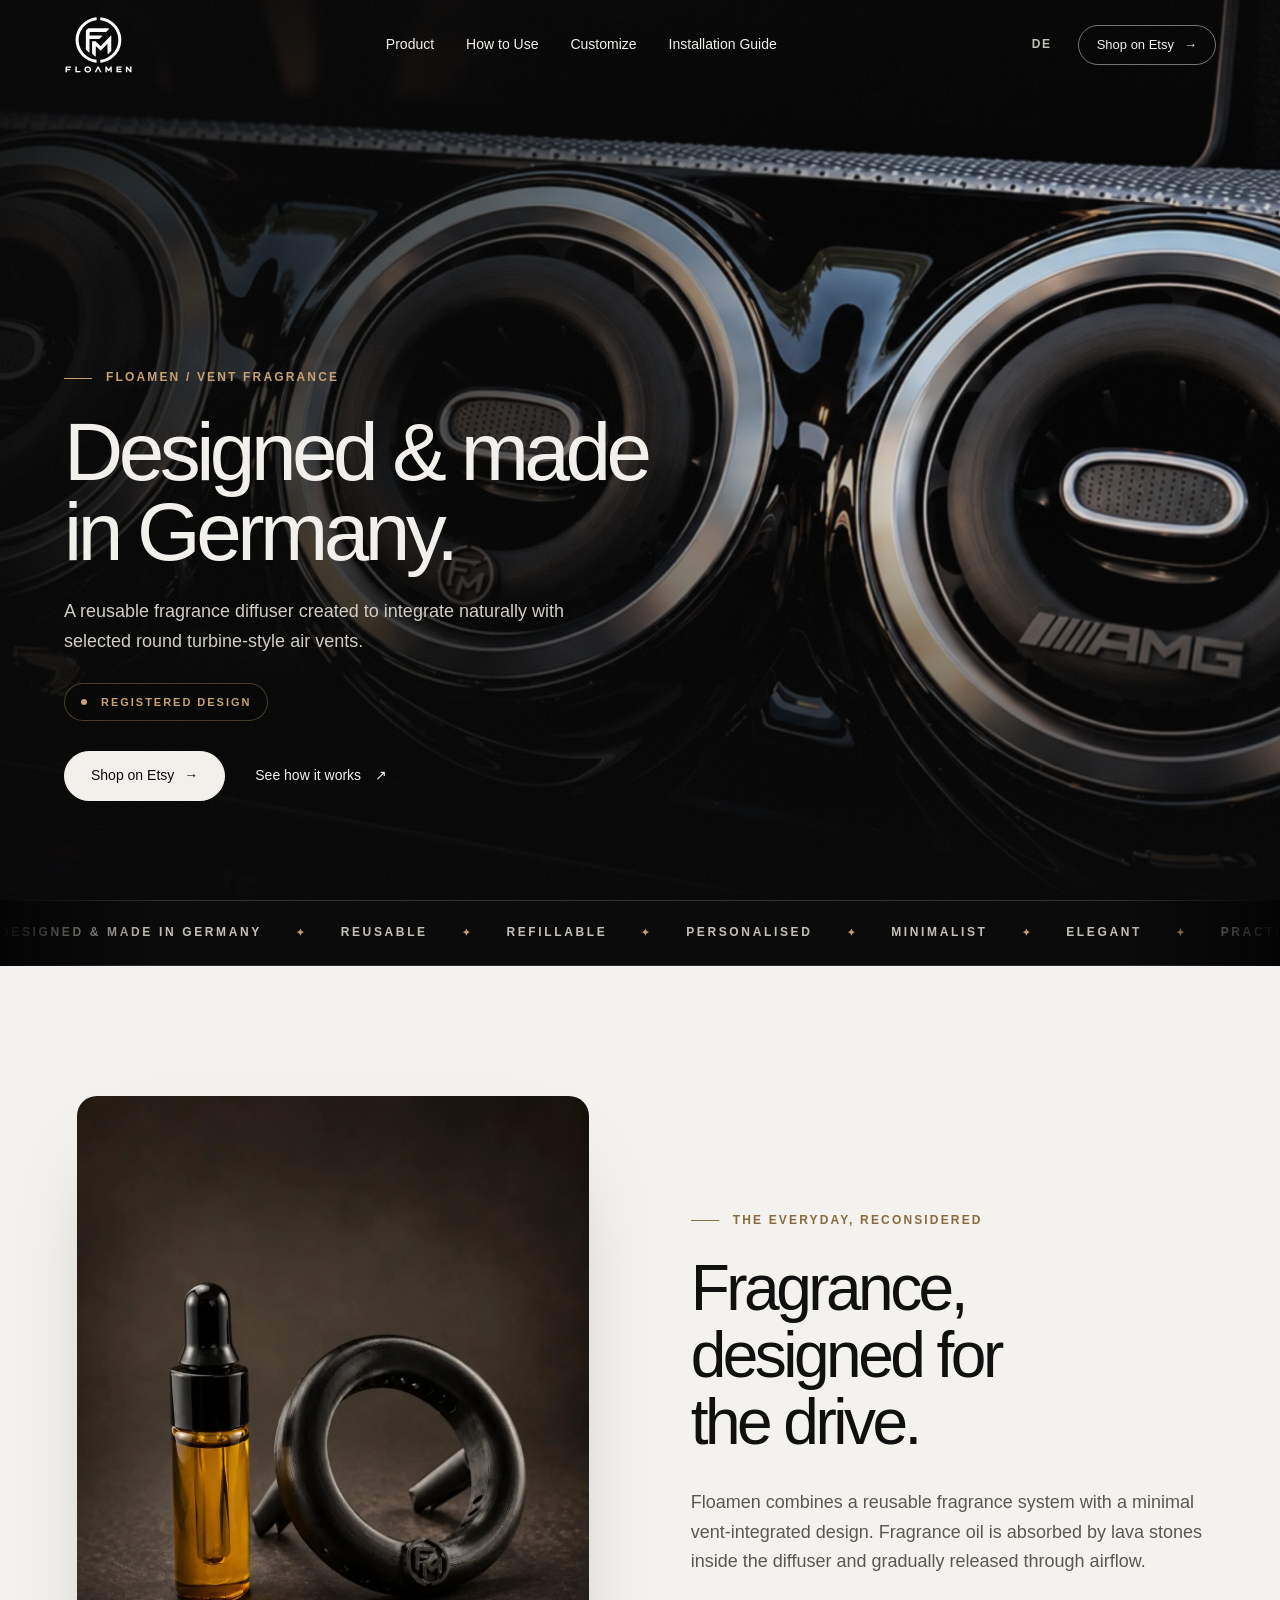
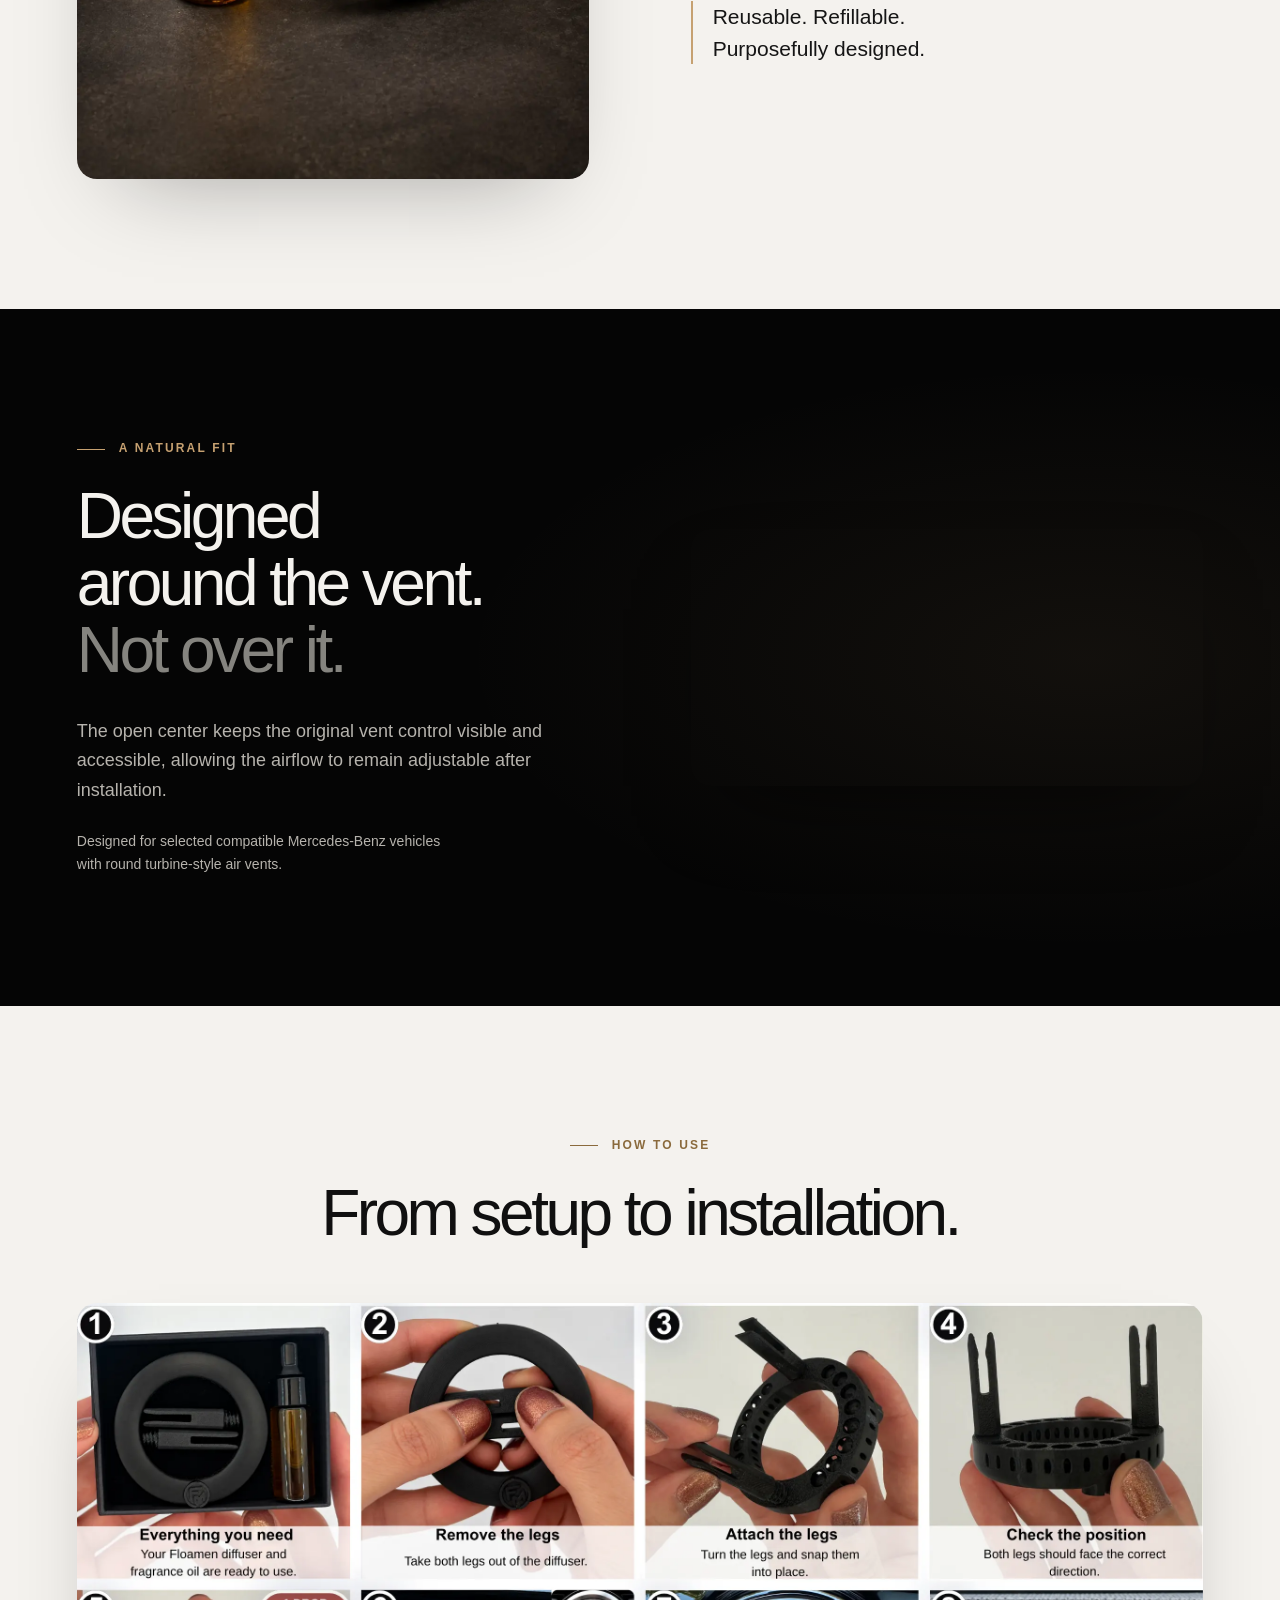
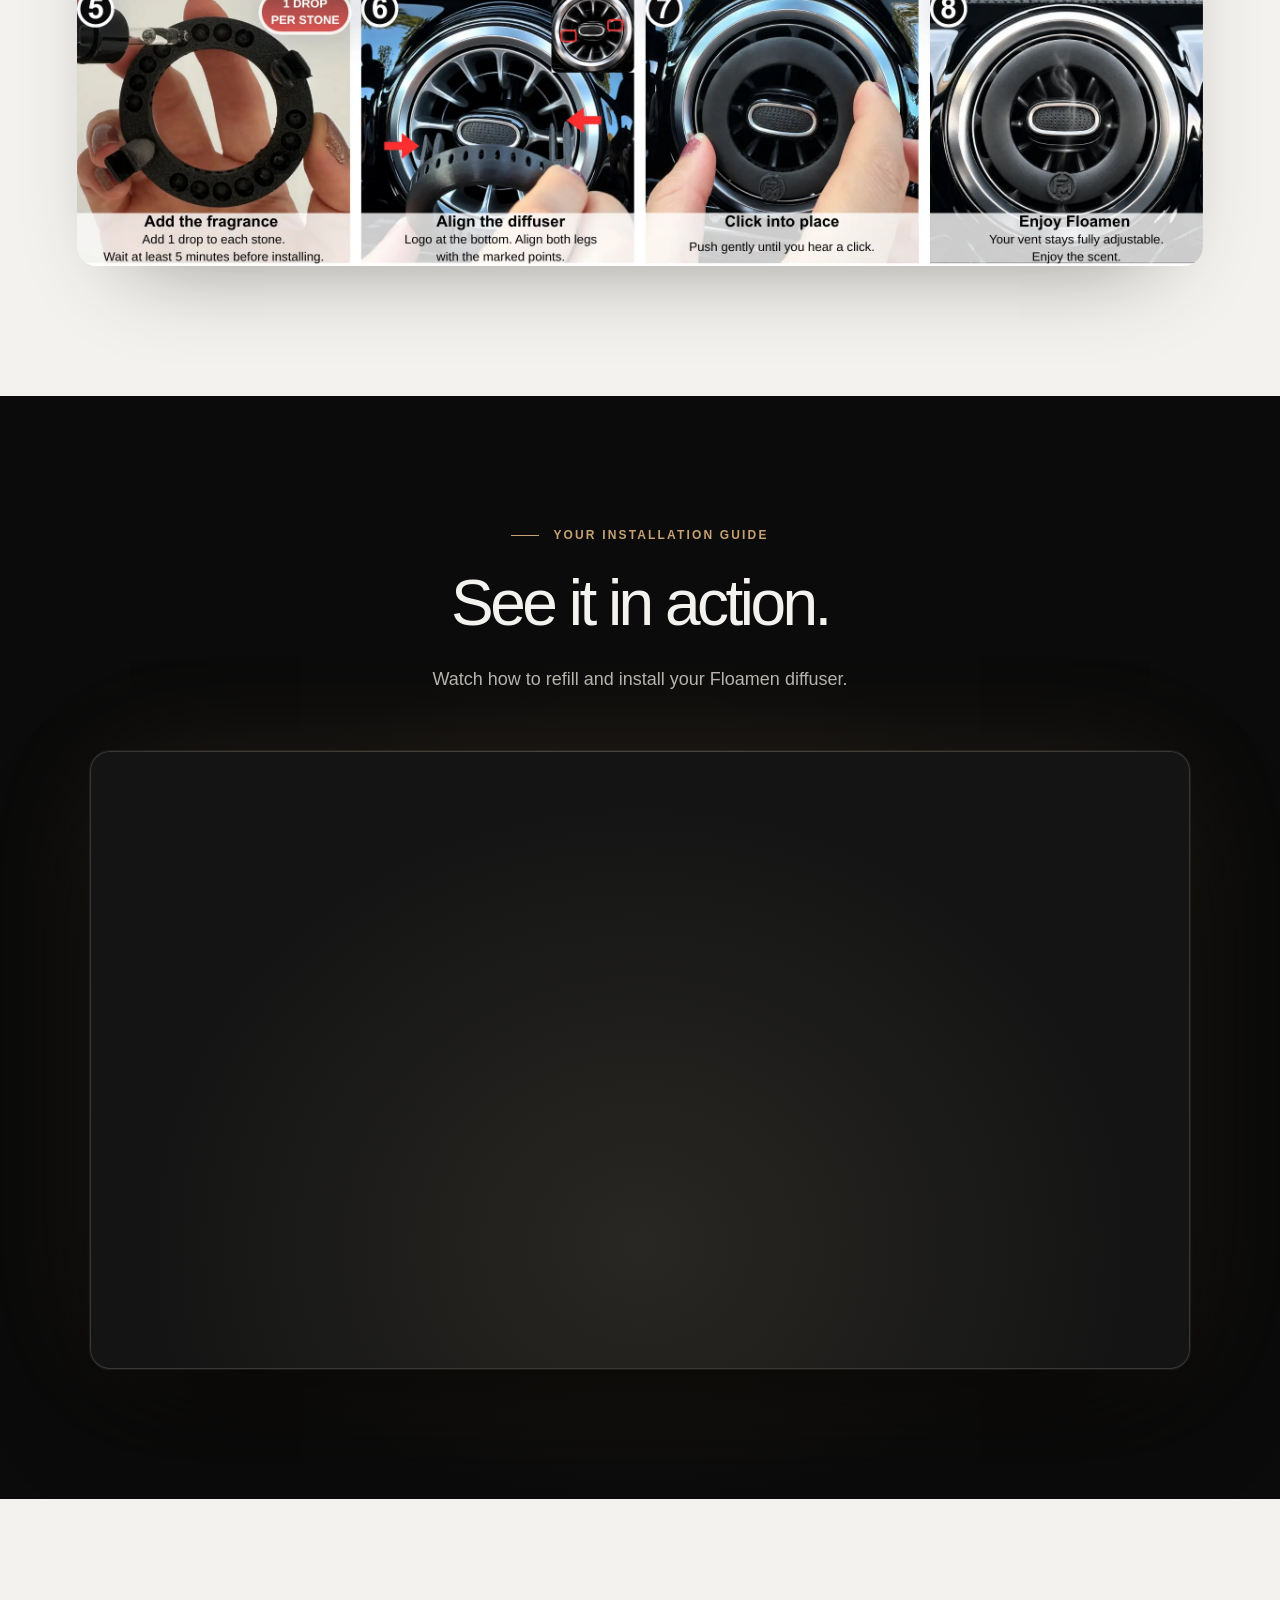
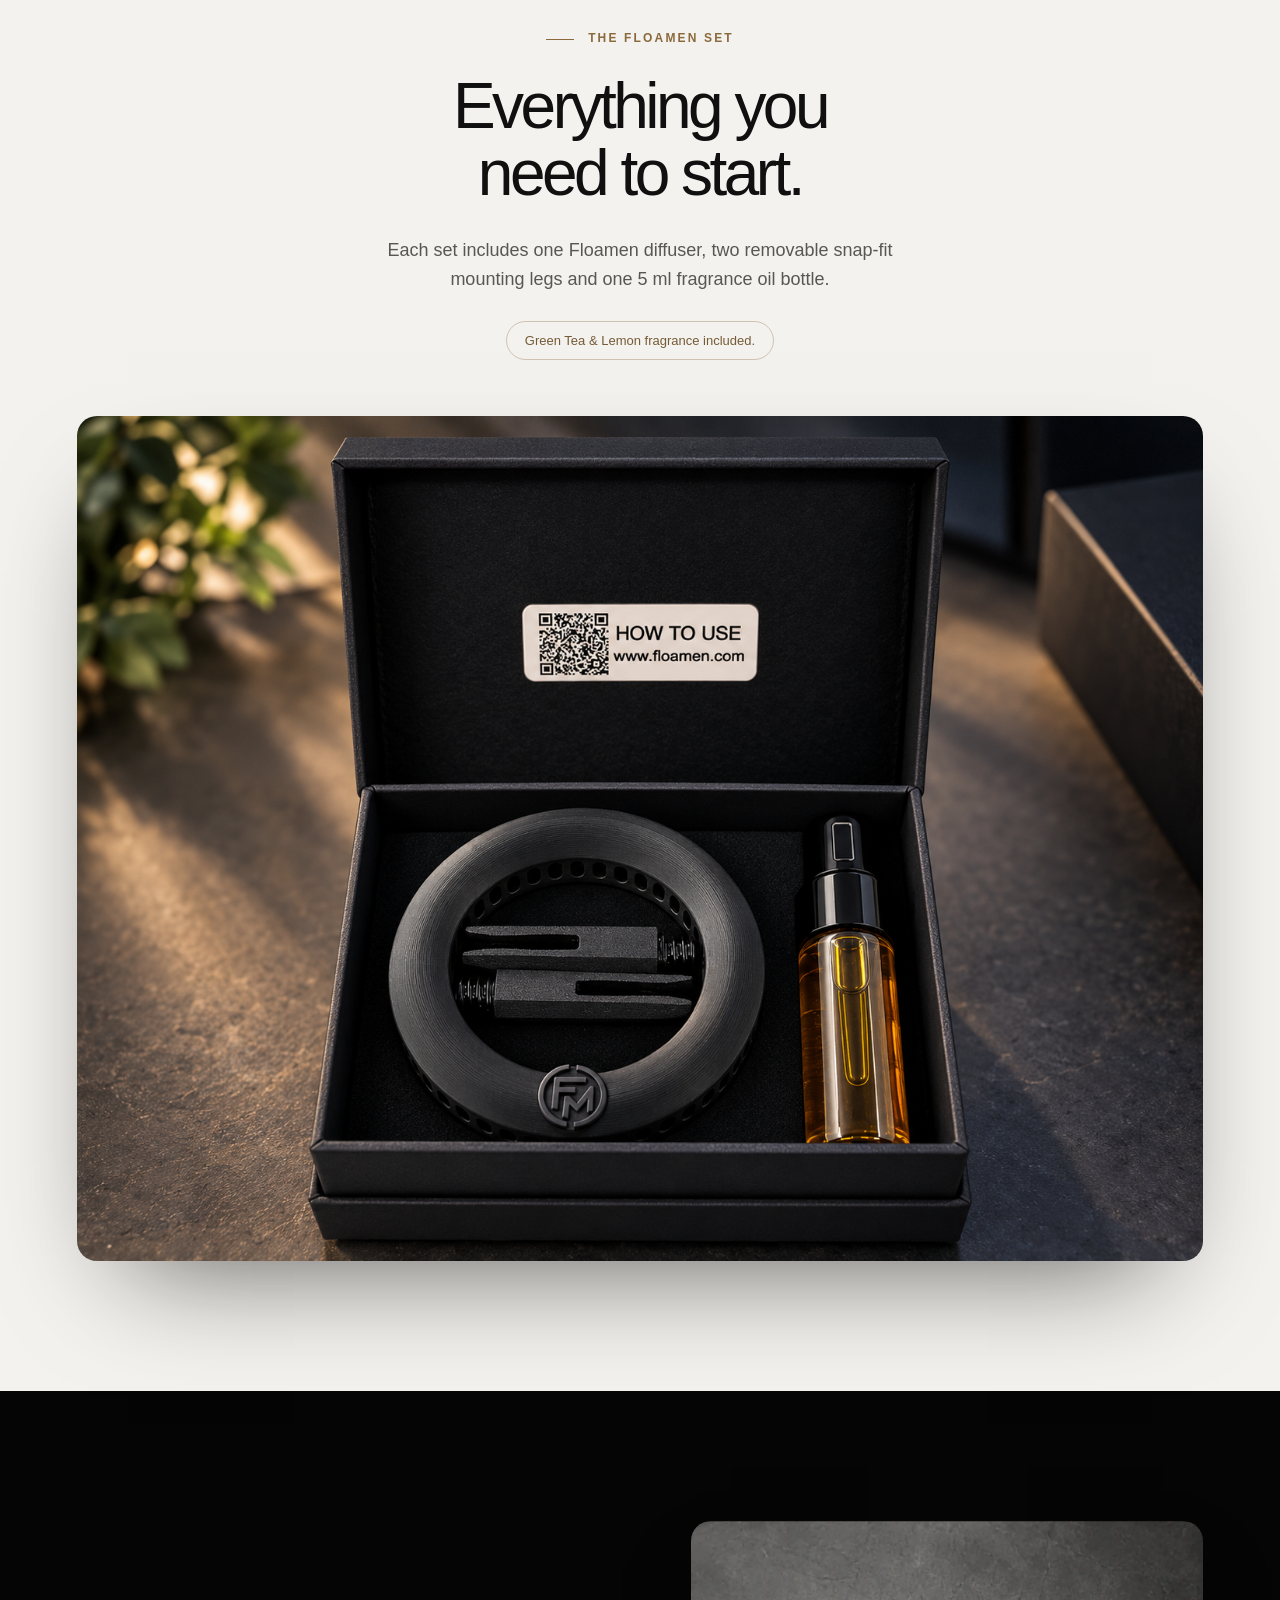
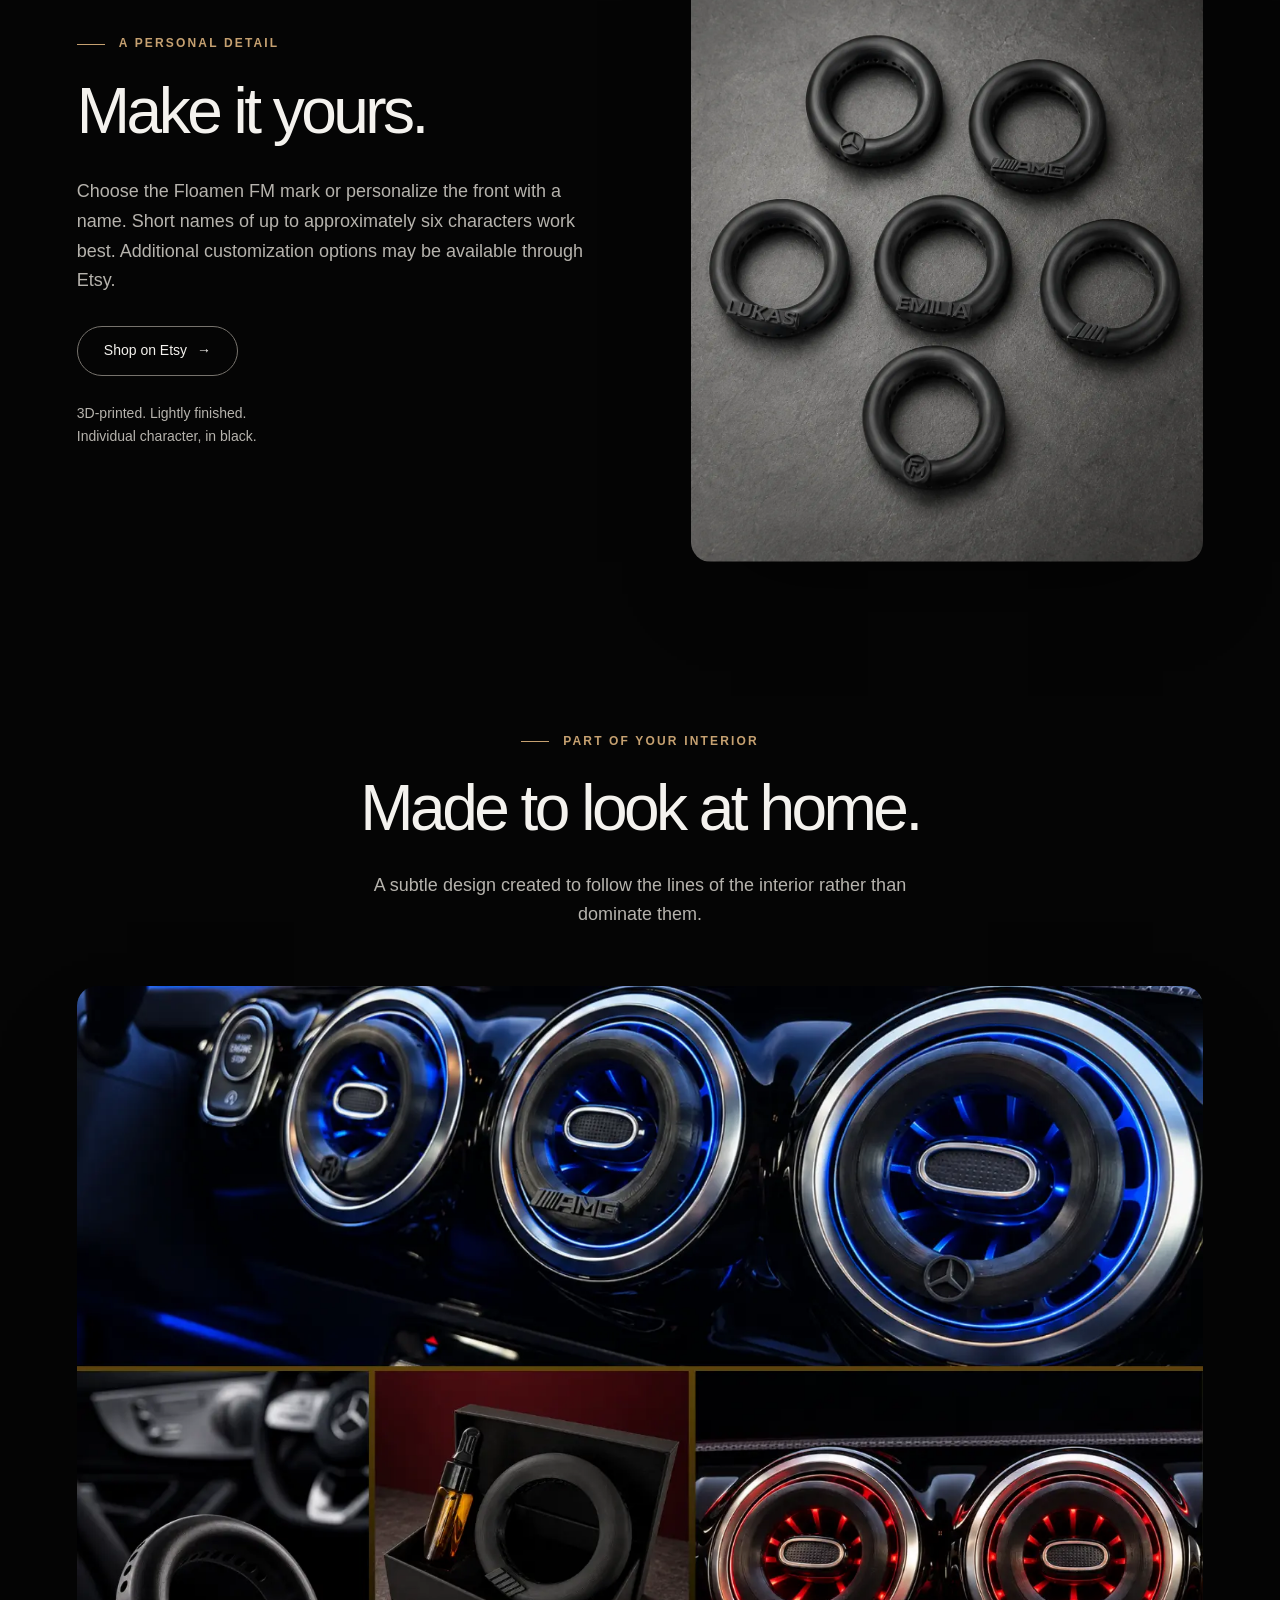
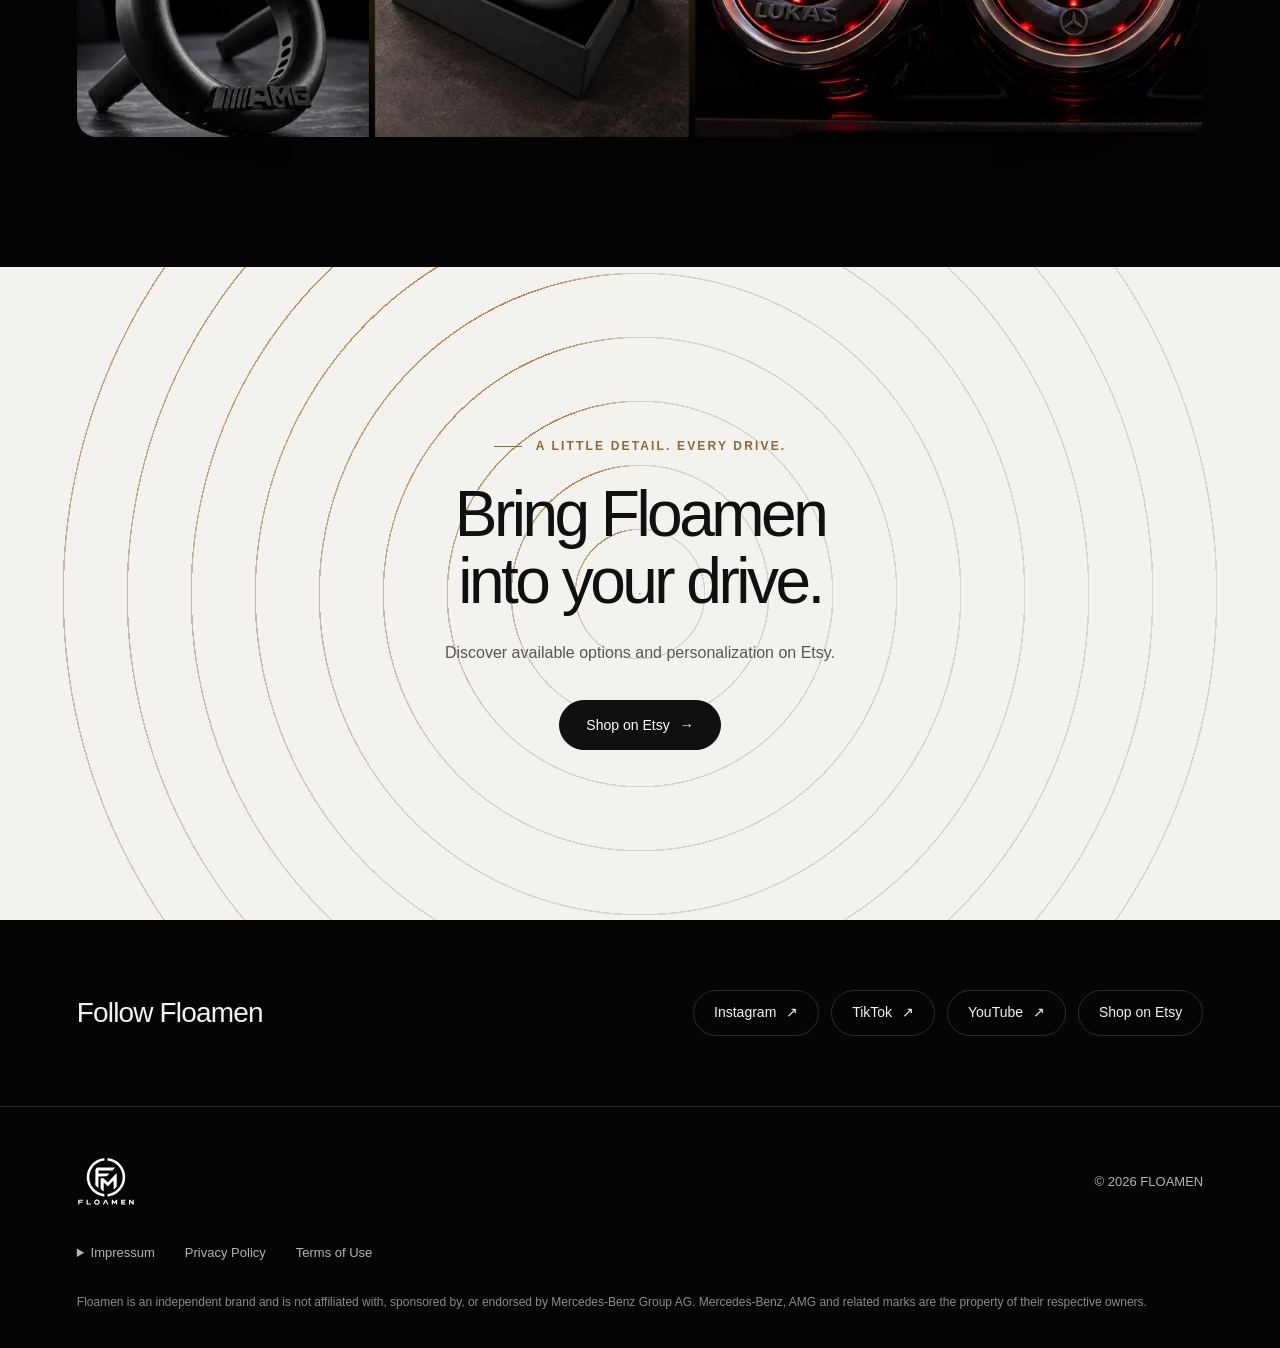
==== commit c281b8ae: "small-changes" ====
--- a/index.html
+++ b/index.html
@@ -73,7 +73,7 @@
                 alt="Black FM-branded Floamen diffuser fitted inside the center vent, with all three turbine vents visible">
         </section>
         <div class="marquee" aria-hidden="true">
-            <div class="marquee-track"><span>Designed &amp; made in Germany</span><span>Reusable</span><span>Refillable</span><span>Personalised</span><span>Registered design</span></div>
+            <div class="marquee-track"><span>Designed &amp; made in Germany</span><span>Reusable</span><span>Refillable</span><span>Personalised</span><span>Minimalist</span><span>Elegant</span><span>Practical</span><span>Individual</span><span>Registered design</span></div>
         </div>
         <section id="product" class="split light section">
             <div class="photo reveal"><img src="assets/images/product-fragrance.webp" width="1086" height="1448"
